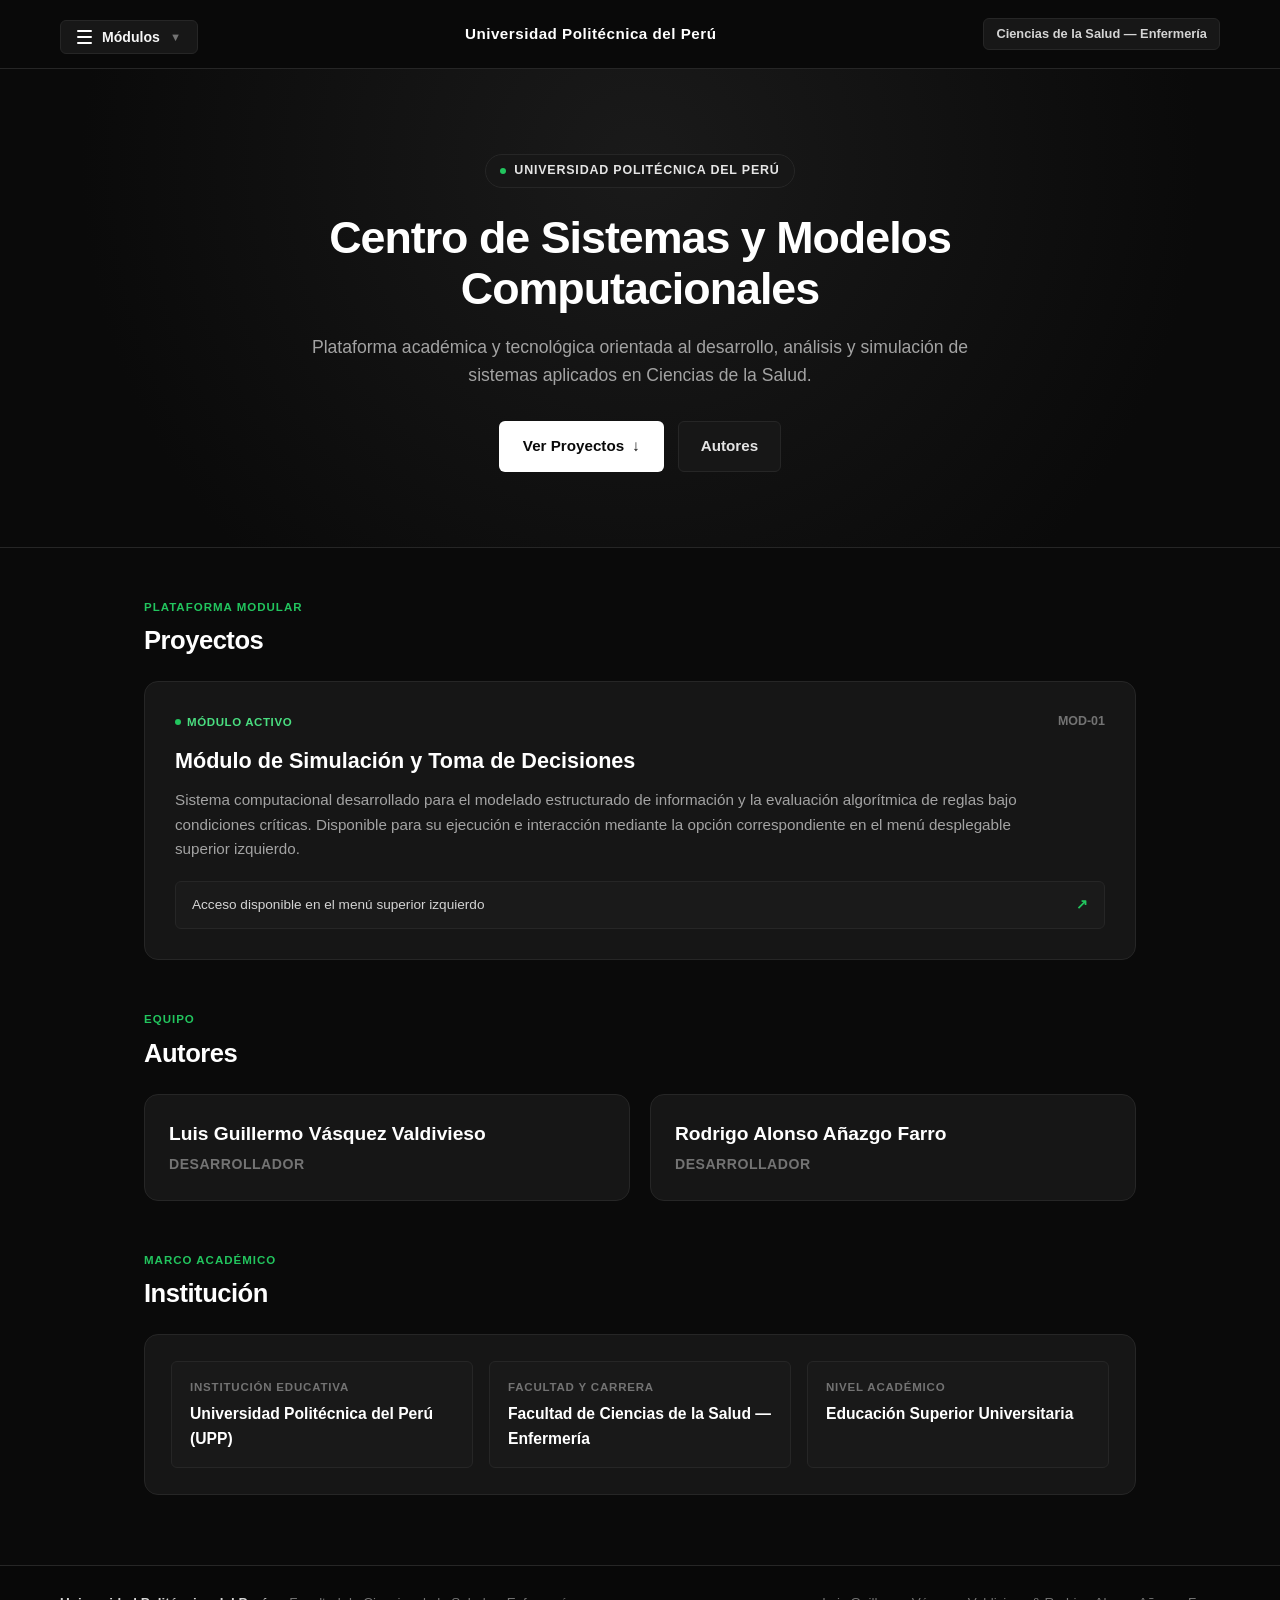
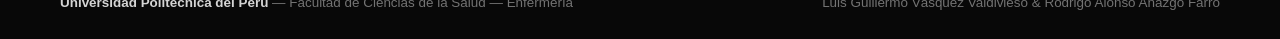
==== index.html @ 54e5a794 "Add files via upload" ====
<!DOCTYPE html>
<html lang="es">
<head>
  <meta charset="UTF-8">
  <meta name="viewport" content="width=device-width, initial-scale=1.0">
  <title>Portal Académico — Universidad Politécnica del Perú</title>
  <link rel="stylesheet" href="landing.css">
  <link rel="icon" href="data:image/svg+xml,<svg xmlns=%22http://www.w3.org/2000/svg%22 viewBox=%220 0 100 100%22><text y=%22.9em%22 font-size=%2290%22>🏛️</text></svg>">
</head>
<body>

  <!-- BARRA DE NAVEGACIÓN SUPERIOR CON MENÚ EN LA ESQUINA SUPERIOR IZQUIERDA -->
  <header class="tech-navbar">
    <div class="nav-inner">
      
      <!-- ESQUINA SUPERIOR IZQUIERDA: MENÚ DESPLEGABLE -->
      <div class="dropdown-wrapper">
        <button type="button" class="dropdown-trigger-btn" id="dropdownTrigger" aria-expanded="false" aria-haspopup="true">
          <div class="menu-bars">
            <span></span>
            <span></span>
            <span></span>
          </div>
          <span>Módulos</span>
          <span class="dropdown-arrow">▼</span>
        </button>

        <!-- MENÚ FLOTANTE DESPLEGABLE -->
        <nav class="dropdown-menu" id="dropdownMenu" aria-label="Menú principal de proyectos">
          <div class="menu-section-title">Módulos de Evaluación</div>
          
          <!-- PRIMER ITEM REQUERIDO: LLEVA A LA WEB DE TRIAJE -->
          <a href="triaje.html" class="menu-item featured-item">
            <span>Trabajo Caso 6 - Triaje</span>
            <span class="menu-badge">Abrir</span>
          </a>

          <div class="menu-separator"></div>
          <div class="menu-section-title">Navegación</div>
          <a href="#proyectos" class="menu-item">
            <span>Proyectos</span>
          </a>
          <a href="#autores" class="menu-item">
            <span>Autores</span>
          </a>
          <a href="#institucion" class="menu-item">
            <span>Institución</span>
          </a>
        </nav>
      </div>

      <!-- CENTRO: IDENTIFICACIÓN INSTITUCIONAL -->
      <a href="index.html" class="nav-brand-title">
        <span>Universidad Politécnica del Perú</span>
      </a>

      <!-- DERECHA: INSIGNIA DE FACULTAD -->
      <span class="upp-pill">Ciencias de la Salud — Enfermería</span>

    </div>
  </header>

  <!-- HERO SECTION -->
  <section class="hero-section">
    <div class="hero-content">
      <div class="hero-tag">
        <span class="hero-tag-dot"></span>
        <span>UNIVERSIDAD POLITÉCNICA DEL PERÚ</span>
      </div>
      <h1 class="hero-title">
        Centro de Sistemas y Modelos Computacionales
      </h1>
      <p class="hero-desc">
        Plataforma académica y tecnológica orientada al desarrollo, análisis y simulación de sistemas aplicados en Ciencias de la Salud.
      </p>
      <div class="hero-actions">
        <a href="#proyectos" class="btn-tech-white">
          <span>Ver Proyectos</span>
          <span>↓</span>
        </a>
        <a href="#autores" class="btn-tech-ghost">
          <span>Autores</span>
        </a>
      </div>
    </div>
  </section>

  <!-- CUERPO PRINCIPAL -->
  <main class="main-wrapper">

    <!-- SECCIÓN: PROYECTOS (SOLO MÓDULOS ACTIVOS) -->
    <section id="proyectos">
      <div class="section-header">
        <span class="section-caption">Plataforma Modular</span>
        <h2 class="section-title">Proyectos</h2>
      </div>

      <!-- ÚNICO MÓDULO ACTIVO -->
      <article class="project-card-single">
        <div class="project-card-top">
          <span class="project-status-active">
            <span style="display: inline-block; width: 6px; height: 6px; border-radius: 50%; background: #22c55e;"></span>
            Módulo Activo
          </span>
          <span style="font-size: 0.78rem; color: var(--text-muted); font-weight: 600;">MOD-01</span>
        </div>
        <h3 class="project-card-title">Módulo de Simulación y Toma de Decisiones</h3>
        <p class="project-card-desc">
          Sistema computacional desarrollado para el modelado estructurado de información y la evaluación algorítmica de reglas bajo condiciones críticas. Disponible para su ejecución e interacción mediante la opción correspondiente en el menú desplegable superior izquierdo.
        </p>
        <div class="project-access-hint">
          <span>Acceso disponible en el menú superior izquierdo</span>
          <span style="color: var(--accent-tech); font-weight: 700;">↗</span>
        </div>
      </article>
    </section>

    <!-- SECCIÓN: AUTORES (SOLO NOMBRE Y DESARROLLADOR) -->
    <section id="autores">
      <div class="section-header">
        <span class="section-caption">Equipo</span>
        <h2 class="section-title">Autores</h2>
      </div>

      <div class="authors-grid">
        
        <!-- AUTOR 1 -->
        <article class="author-card-clean">
          <h3 class="author-name">Luis Guillermo Vásquez Valdivieso</h3>
          <p class="author-role-only">Desarrollador</p>
        </article>

        <!-- AUTOR 2 -->
        <article class="author-card-clean">
          <h3 class="author-name">Rodrigo Alonso Añazgo Farro</h3>
          <p class="author-role-only">Desarrollador</p>
        </article>

      </div>
    </section>

    <!-- SECCIÓN: INSTITUCIÓN -->
    <section id="institucion">
      <div class="section-header">
        <span class="section-caption">Marco Académico</span>
        <h2 class="section-title">Institución</h2>
      </div>

      <div class="institution-card">
        <div class="institution-grid">
          <div class="institution-box">
            <div class="inst-label">Institución Educativa</div>
            <div class="inst-value">Universidad Politécnica del Perú (UPP)</div>
          </div>
          <div class="institution-box">
            <div class="inst-label">Facultad y Carrera</div>
            <div class="inst-value">Facultad de Ciencias de la Salud — Enfermería</div>
          </div>
          <div class="institution-box">
            <div class="inst-label">Nivel Académico</div>
            <div class="inst-value">Educación Superior Universitaria</div>
          </div>
        </div>
      </div>
    </section>

  </main>

  <!-- FOOTER -->
  <footer class="tech-footer">
    <div class="footer-inner">
      <div>
        <strong>Universidad Politécnica del Perú</strong> — Facultad de Ciencias de la Salud — Enfermería
      </div>
      <div>
        <span>Luis Guillermo Vásquez Valdivieso & Rodrigo Alonso Añazgo Farro</span>
      </div>
    </div>
  </footer>

  <script src="landing.js"></script>
</body>
</html>
---- landing.css ----
/* ==========================================================================
   PORTAL TECNOLÓGICO UPP - DISEÑO PURO MONOCROMO / CHARCOAL TECH (SIN AZUL)
   Universidad Politécnica del Perú
   Facultad de Ciencias de la Salud - Enfermería
   ========================================================================== */

:root {
  --bg-main: #0a0a0a;
  --bg-surface: #121212;
  --bg-card: #161616;
  --bg-card-hover: #1f1f1f;
  --border-subtle: #262626;
  --border-focus: #404040;
  --accent-tech: #22c55e; /* Verde tecnológico puro para estados activos */
  --text-primary: #f5f5f5;
  --text-secondary: #a3a3a3;
  --text-muted: #737373;
  --radius-lg: 14px;
  --radius-md: 8px;
  --radius-sm: 6px;
  --font: 'Segoe UI', -apple-system, BlinkMacSystemFont, Roboto, sans-serif;
}

* {
  margin: 0;
  padding: 0;
  box-sizing: border-box;
}

body {
  font-family: var(--font);
  background-color: var(--bg-main);
  color: var(--text-primary);
  line-height: 1.6;
  min-height: 100vh;
  display: flex;
  flex-direction: column;
}

/* --------------------------------------------------------------------------
   NAVBAR CON MENÚ EN LA ESQUINA SUPERIOR IZQUIERDA
   -------------------------------------------------------------------------- */
.tech-navbar {
  position: sticky;
  top: 0;
  z-index: 100;
  background: rgba(10, 10, 10, 0.92);
  backdrop-filter: blur(12px);
  border-bottom: 1px solid var(--border-subtle);
  padding: 14px 28px;
}

.nav-inner {
  max-width: 1160px;
  margin: 0 auto;
  display: flex;
  align-items: center;
  justify-content: space-between;
}

/* Dropdown Wrapper */
.dropdown-wrapper {
  position: relative;
}

.dropdown-trigger-btn {
  display: inline-flex;
  align-items: center;
  gap: 10px;
  background: #171717;
  border: 1px solid var(--border-subtle);
  padding: 8px 16px;
  border-radius: var(--radius-sm);
  font-size: 0.88rem;
  font-weight: 600;
  color: var(--text-primary);
  cursor: pointer;
  transition: all 0.2s ease;
}

.dropdown-trigger-btn:hover,
.dropdown-trigger-btn.active {
  background: #242424;
  border-color: var(--border-focus);
}

.menu-bars {
  display: flex;
  flex-direction: column;
  gap: 4px;
  width: 15px;
}

.menu-bars span {
  display: block;
  height: 2px;
  width: 100%;
  background-color: #ffffff;
  border-radius: 2px;
}

.dropdown-arrow {
  font-size: 0.7rem;
  color: var(--text-muted);
  transition: transform 0.2s;
}

.dropdown-trigger-btn.active .dropdown-arrow {
  transform: rotate(180deg);
}

/* Menú flotante */
.dropdown-menu {
  position: absolute;
  top: calc(100% + 10px);
  left: 0;
  width: 300px;
  background: #141414;
  border: 1px solid var(--border-focus);
  border-radius: var(--radius-md);
  box-shadow: 0 16px 40px rgba(0, 0, 0, 0.8);
  padding: 8px 0;
  opacity: 0;
  visibility: hidden;
  transform: translateY(-8px);
  transition: all 0.2s cubic-bezier(0.16, 1, 0.3, 1);
  z-index: 200;
}

.dropdown-menu.show {
  opacity: 1;
  visibility: visible;
  transform: translateY(0);
}

.menu-section-title {
  padding: 8px 16px 4px 16px;
  font-size: 0.7rem;
  font-weight: 700;
  text-transform: uppercase;
  letter-spacing: 0.8px;
  color: var(--text-muted);
}

.menu-item {
  display: flex;
  align-items: center;
  justify-content: space-between;
  padding: 11px 16px;
  text-decoration: none;
  color: var(--text-primary);
  font-size: 0.9rem;
  font-weight: 500;
  transition: background 0.15s;
}

.menu-item:hover {
  background: #212121;
}

/* Primer item destacado (Triaje) */
.menu-item.featured-item {
  background: rgba(34, 197, 94, 0.08);
  border-left: 3px solid var(--accent-tech);
  color: #4ade80;
  font-weight: 600;
}

.menu-item.featured-item:hover {
  background: rgba(34, 197, 94, 0.15);
}

.menu-badge {
  font-size: 0.68rem;
  padding: 2px 7px;
  border-radius: 4px;
  background: var(--accent-tech);
  color: #052e16;
  font-weight: 800;
}

.menu-separator {
  height: 1px;
  background: var(--border-subtle);
  margin: 6px 0;
}

/* Brand UPP */
.nav-brand-title {
  font-size: 0.95rem;
  font-weight: 700;
  color: #ffffff;
  text-decoration: none;
  letter-spacing: 0.5px;
}

.upp-pill {
  background: #171717;
  border: 1px solid var(--border-subtle);
  color: #d4d4d4;
  font-size: 0.8rem;
  font-weight: 600;
  padding: 5px 12px;
  border-radius: 6px;
}

/* --------------------------------------------------------------------------
   HERO SECTION
   -------------------------------------------------------------------------- */
.hero-section {
  padding: 85px 24px 75px 24px;
  text-align: center;
  border-bottom: 1px solid var(--border-subtle);
  background: radial-gradient(circle at 50% 20%, #1a1a1a 0%, #0a0a0a 75%);
}

.hero-content {
  max-width: 820px;
  margin: 0 auto;
}

.hero-tag {
  display: inline-flex;
  align-items: center;
  gap: 8px;
  background: #171717;
  border: 1px solid var(--border-subtle);
  padding: 6px 14px;
  border-radius: 9999px;
  font-size: 0.78rem;
  font-weight: 700;
  color: #e5e5e5;
  letter-spacing: 0.8px;
  text-transform: uppercase;
  margin-bottom: 24px;
}

.hero-tag-dot {
  width: 6px;
  height: 6px;
  border-radius: 50%;
  background: var(--accent-tech);
}

.hero-title {
  font-size: 2.8rem;
  font-weight: 800;
  letter-spacing: -1px;
  line-height: 1.15;
  margin-bottom: 18px;
  color: #ffffff;
}

.hero-desc {
  font-size: 1.1rem;
  color: var(--text-secondary);
  line-height: 1.6;
  max-width: 680px;
  margin: 0 auto 32px auto;
}

.hero-actions {
  display: flex;
  justify-content: center;
  gap: 14px;
  flex-wrap: wrap;
}

.btn-tech-white {
  background: #ffffff;
  color: #0a0a0a;
  padding: 12px 24px;
  border-radius: var(--radius-sm);
  font-size: 0.95rem;
  font-weight: 700;
  text-decoration: none;
  display: inline-flex;
  align-items: center;
  gap: 8px;
  transition: all 0.2s ease;
}

.btn-tech-white:hover {
  background: #d4d4d4;
  transform: translateY(-2px);
}

.btn-tech-ghost {
  background: #171717;
  border: 1px solid var(--border-subtle);
  color: #e5e5e5;
  padding: 12px 22px;
  border-radius: var(--radius-sm);
  font-size: 0.95rem;
  font-weight: 600;
  text-decoration: none;
  display: inline-flex;
  align-items: center;
  gap: 8px;
  transition: all 0.2s;
}

.btn-tech-ghost:hover {
  background: #242424;
  border-color: var(--border-focus);
}

/* --------------------------------------------------------------------------
   CUERPO PRINCIPAL
   -------------------------------------------------------------------------- */
.main-wrapper {
  max-width: 1040px;
  margin: 50px auto 70px auto;
  padding: 0 24px;
  flex: 1;
}

.section-header {
  margin-bottom: 20px;
}

.section-caption {
  font-size: 0.72rem;
  font-weight: 700;
  text-transform: uppercase;
  letter-spacing: 1px;
  color: var(--accent-tech);
  display: block;
  margin-bottom: 4px;
}

.section-title {
  font-size: 1.6rem;
  font-weight: 800;
  color: #ffffff;
  letter-spacing: -0.5px;
}

/* --------------------------------------------------------------------------
   SECCIÓN DE PROYECTOS (SOLO MÓDULOS ACTIVOS)
   -------------------------------------------------------------------------- */
.project-card-single {
  background: var(--bg-card);
  border: 1px solid var(--border-subtle);
  border-radius: var(--radius-lg);
  padding: 30px;
  transition: border-color 0.2s;
  margin-bottom: 50px;
}

.project-card-single:hover {
  border-color: var(--border-focus);
}

.project-card-top {
  display: flex;
  justify-content: space-between;
  align-items: center;
  margin-bottom: 12px;
}

.project-status-active {
  display: inline-flex;
  align-items: center;
  gap: 6px;
  font-size: 0.72rem;
  font-weight: 700;
  text-transform: uppercase;
  letter-spacing: 0.6px;
  color: #4ade80;
}

.project-card-title {
  font-size: 1.35rem;
  font-weight: 700;
  color: #ffffff;
  margin-bottom: 10px;
}

.project-card-desc {
  font-size: 0.95rem;
  color: var(--text-secondary);
  line-height: 1.6;
  margin-bottom: 20px;
  max-width: 860px;
}

.project-access-hint {
  font-size: 0.85rem;
  color: #d4d4d4;
  background: #1a1a1a;
  border: 1px solid var(--border-subtle);
  padding: 12px 16px;
  border-radius: var(--radius-sm);
  display: flex;
  align-items: center;
  justify-content: space-between;
}

/* --------------------------------------------------------------------------
   SECCIÓN DE AUTORES (SOLO NOMBRE Y DESARROLLADOR)
   -------------------------------------------------------------------------- */
.authors-grid {
  display: grid;
  grid-template-columns: 1fr 1fr;
  gap: 20px;
  margin-bottom: 50px;
}

@media (max-width: 700px) {
  .authors-grid {
    grid-template-columns: 1fr;
  }
}

.author-card-clean {
  background: var(--bg-card);
  border: 1px solid var(--border-subtle);
  border-radius: var(--radius-lg);
  padding: 24px;
  transition: border-color 0.2s;
}

.author-card-clean:hover {
  border-color: var(--border-focus);
}

.author-name {
  font-size: 1.2rem;
  font-weight: 700;
  color: #ffffff;
  margin-bottom: 4px;
}

.author-role-only {
  font-size: 0.88rem;
  color: var(--text-muted);
  font-weight: 600;
  text-transform: uppercase;
  letter-spacing: 0.5px;
}

/* --------------------------------------------------------------------------
   FICHA INSTITUCIONAL
   -------------------------------------------------------------------------- */
.institution-card {
  background: var(--bg-card);
  border: 1px solid var(--border-subtle);
  border-radius: var(--radius-lg);
  padding: 26px;
}

.institution-grid {
  display: grid;
  grid-template-columns: repeat(3, 1fr);
  gap: 16px;
}

@media (max-width: 768px) {
  .institution-grid {
    grid-template-columns: 1fr;
  }
}

.institution-box {
  background: #191919;
  border: 1px solid var(--border-subtle);
  border-radius: var(--radius-sm);
  padding: 16px 18px;
}

.inst-label {
  font-size: 0.72rem;
  font-weight: 700;
  text-transform: uppercase;
  letter-spacing: 0.8px;
  color: var(--text-muted);
  margin-bottom: 4px;
}

.inst-value {
  font-size: 0.98rem;
  font-weight: 700;
  color: #ffffff;
}

/* --------------------------------------------------------------------------
   FOOTER
   -------------------------------------------------------------------------- */
.tech-footer {
  border-top: 1px solid var(--border-subtle);
  background: #080808;
  padding: 26px 24px;
  font-size: 0.84rem;
  color: var(--text-muted);
}

.footer-inner {
  max-width: 1160px;
  margin: 0 auto;
  display: flex;
  justify-content: space-between;
  align-items: center;
  flex-wrap: wrap;
  gap: 12px;
}

.footer-inner strong {
  color: #d4d4d4;
}
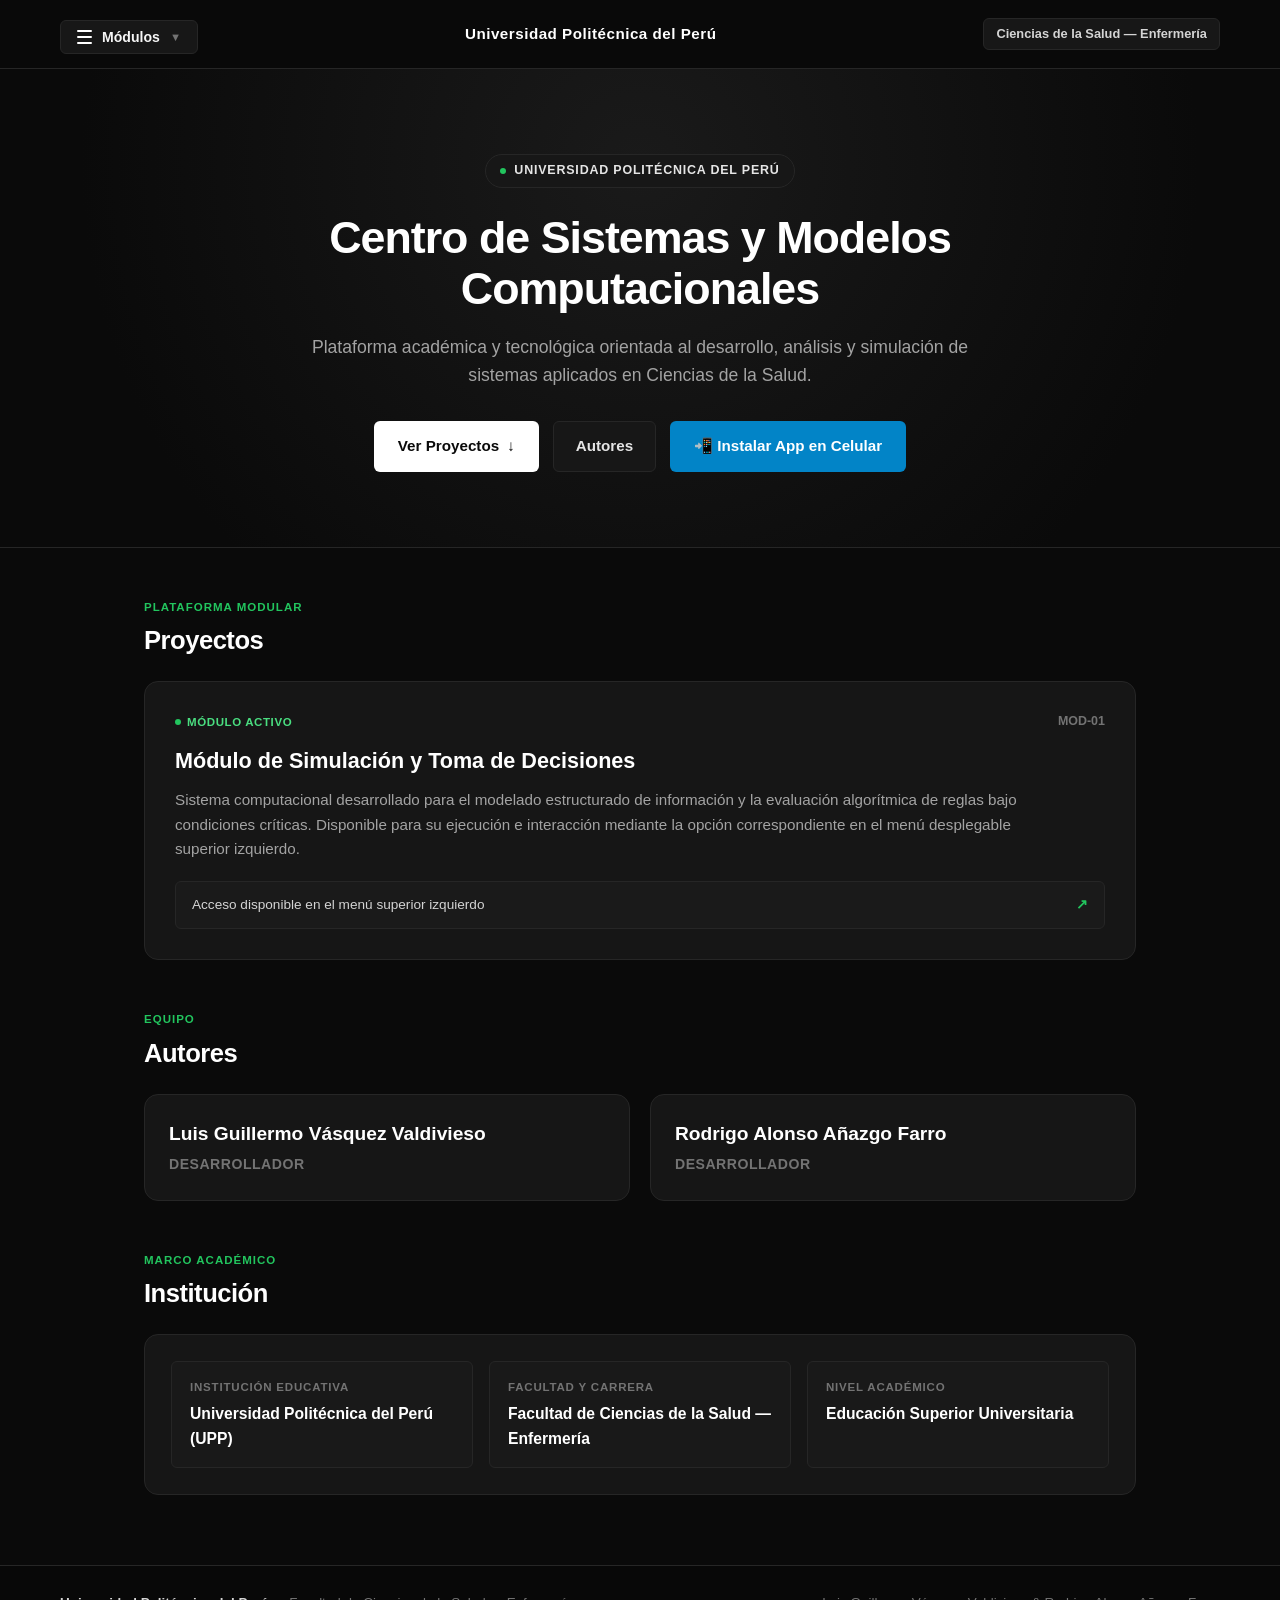
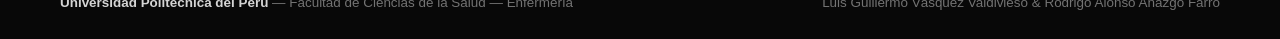
==== commit 8e3db7b3: "Change button display style from 'none' to 'inline-flex'" ====
--- a/index.html
+++ b/index.html
@@ -2,6 +2,8 @@
 <html lang="es">
 <head>
   <meta charset="UTF-8">
+  <link rel="manifest" href="manifest.json">
+  <meta name="theme-color" content="#0f172a">
   <meta name="viewport" content="width=device-width, initial-scale=1.0">
   <title>Portal Académico — Universidad Politécnica del Perú</title>
   <link rel="stylesheet" href="landing.css">
@@ -81,6 +83,10 @@
         <a href="#autores" class="btn-tech-ghost">
           <span>Autores</span>
         </a>
+        <!-- BOTÓN DE INSTALACIÓN -->
+        <button type="button" id="btnInstalarApp" class="btn-tech-white" style="display: inline-flex; background: #0284c7; color: #ffffff; border: none; cursor: pointer;">
+          <span>📲 Instalar App en Celular</span>
+        </button>
       </div>
     </div>
   </section>
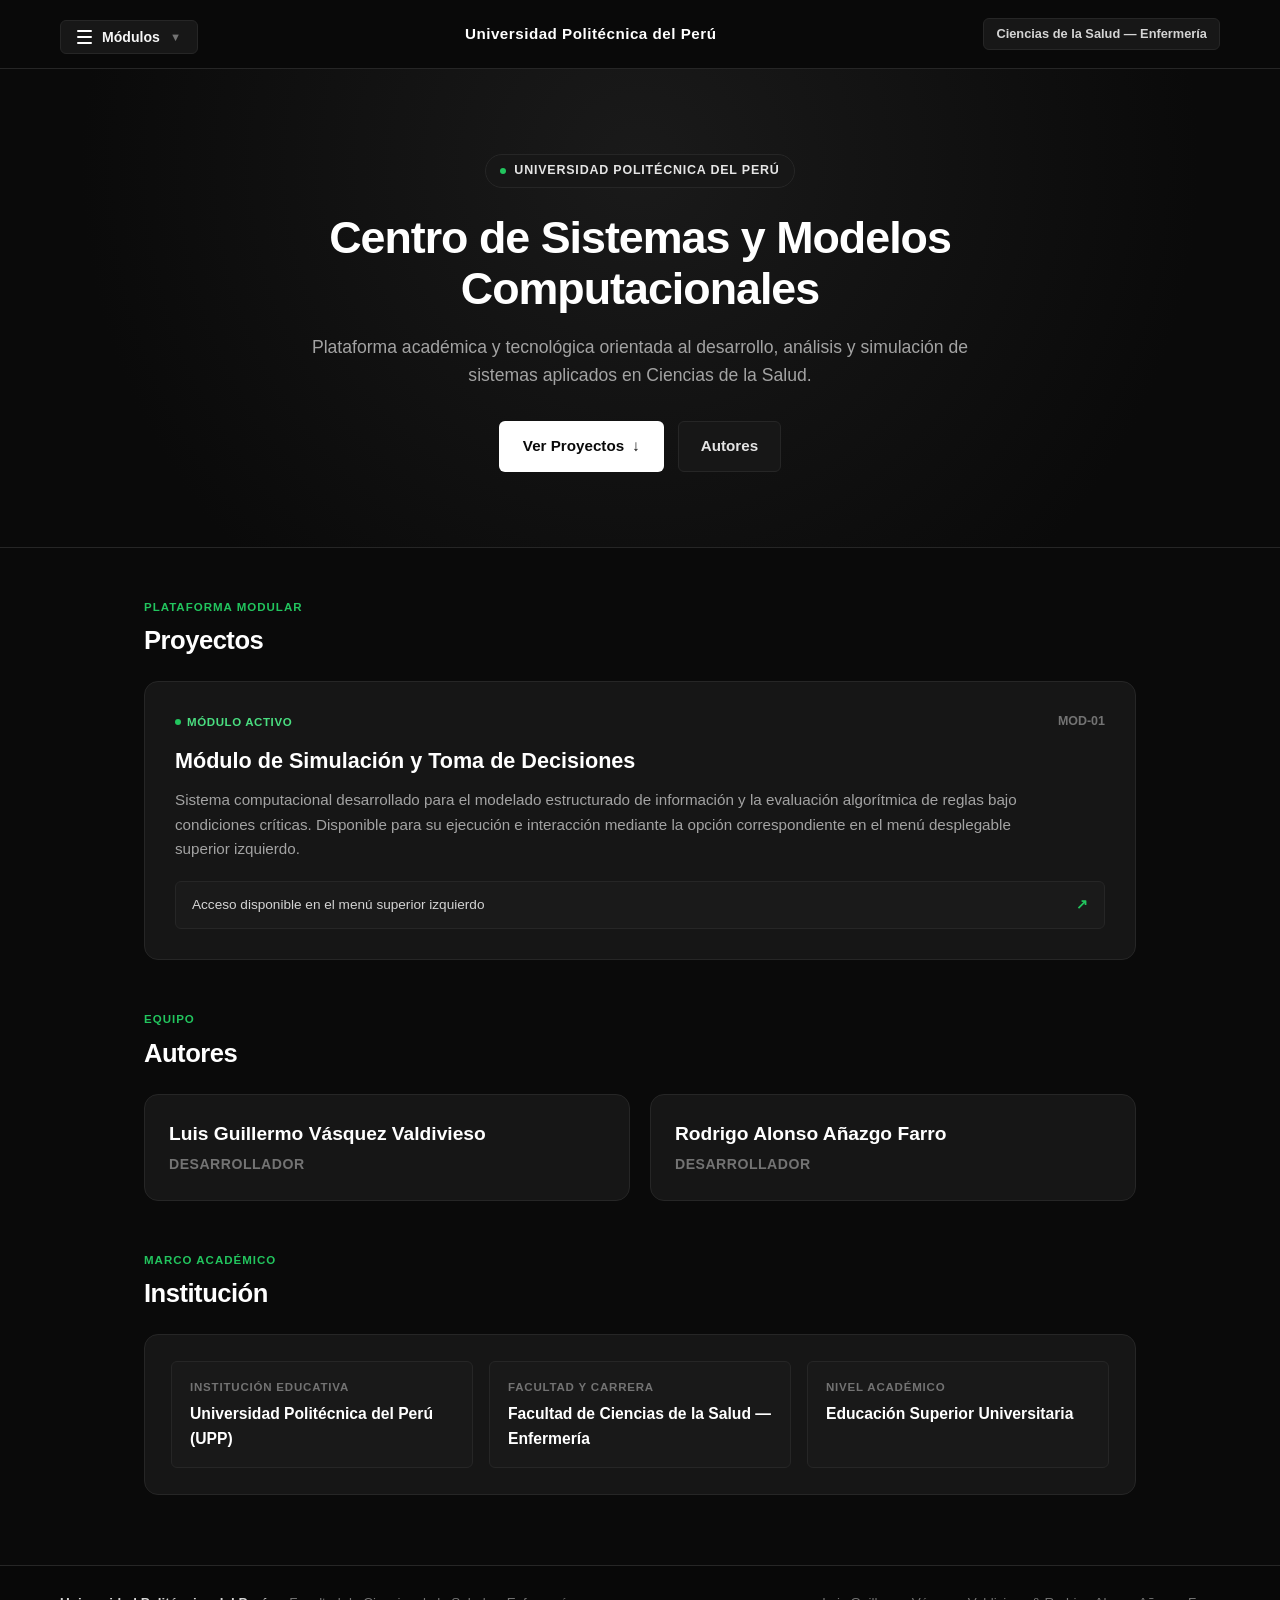
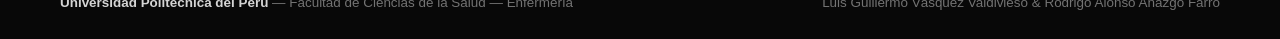
==== commit 6e87bddf: "Add files via upload" ====
--- a/index.html
+++ b/index.html
@@ -2,8 +2,6 @@
 <html lang="es">
 <head>
   <meta charset="UTF-8">
-  <link rel="manifest" href="manifest.json">
-  <meta name="theme-color" content="#0f172a">
   <meta name="viewport" content="width=device-width, initial-scale=1.0">
   <title>Portal Académico — Universidad Politécnica del Perú</title>
   <link rel="stylesheet" href="landing.css">
@@ -83,10 +81,6 @@
         <a href="#autores" class="btn-tech-ghost">
           <span>Autores</span>
         </a>
-        <!-- BOTÓN DE INSTALACIÓN -->
-        <button type="button" id="btnInstalarApp" class="btn-tech-white" style="display: inline-flex; background: #0284c7; color: #ffffff; border: none; cursor: pointer;">
-          <span>📲 Instalar App en Celular</span>
-        </button>
       </div>
     </div>
   </section>
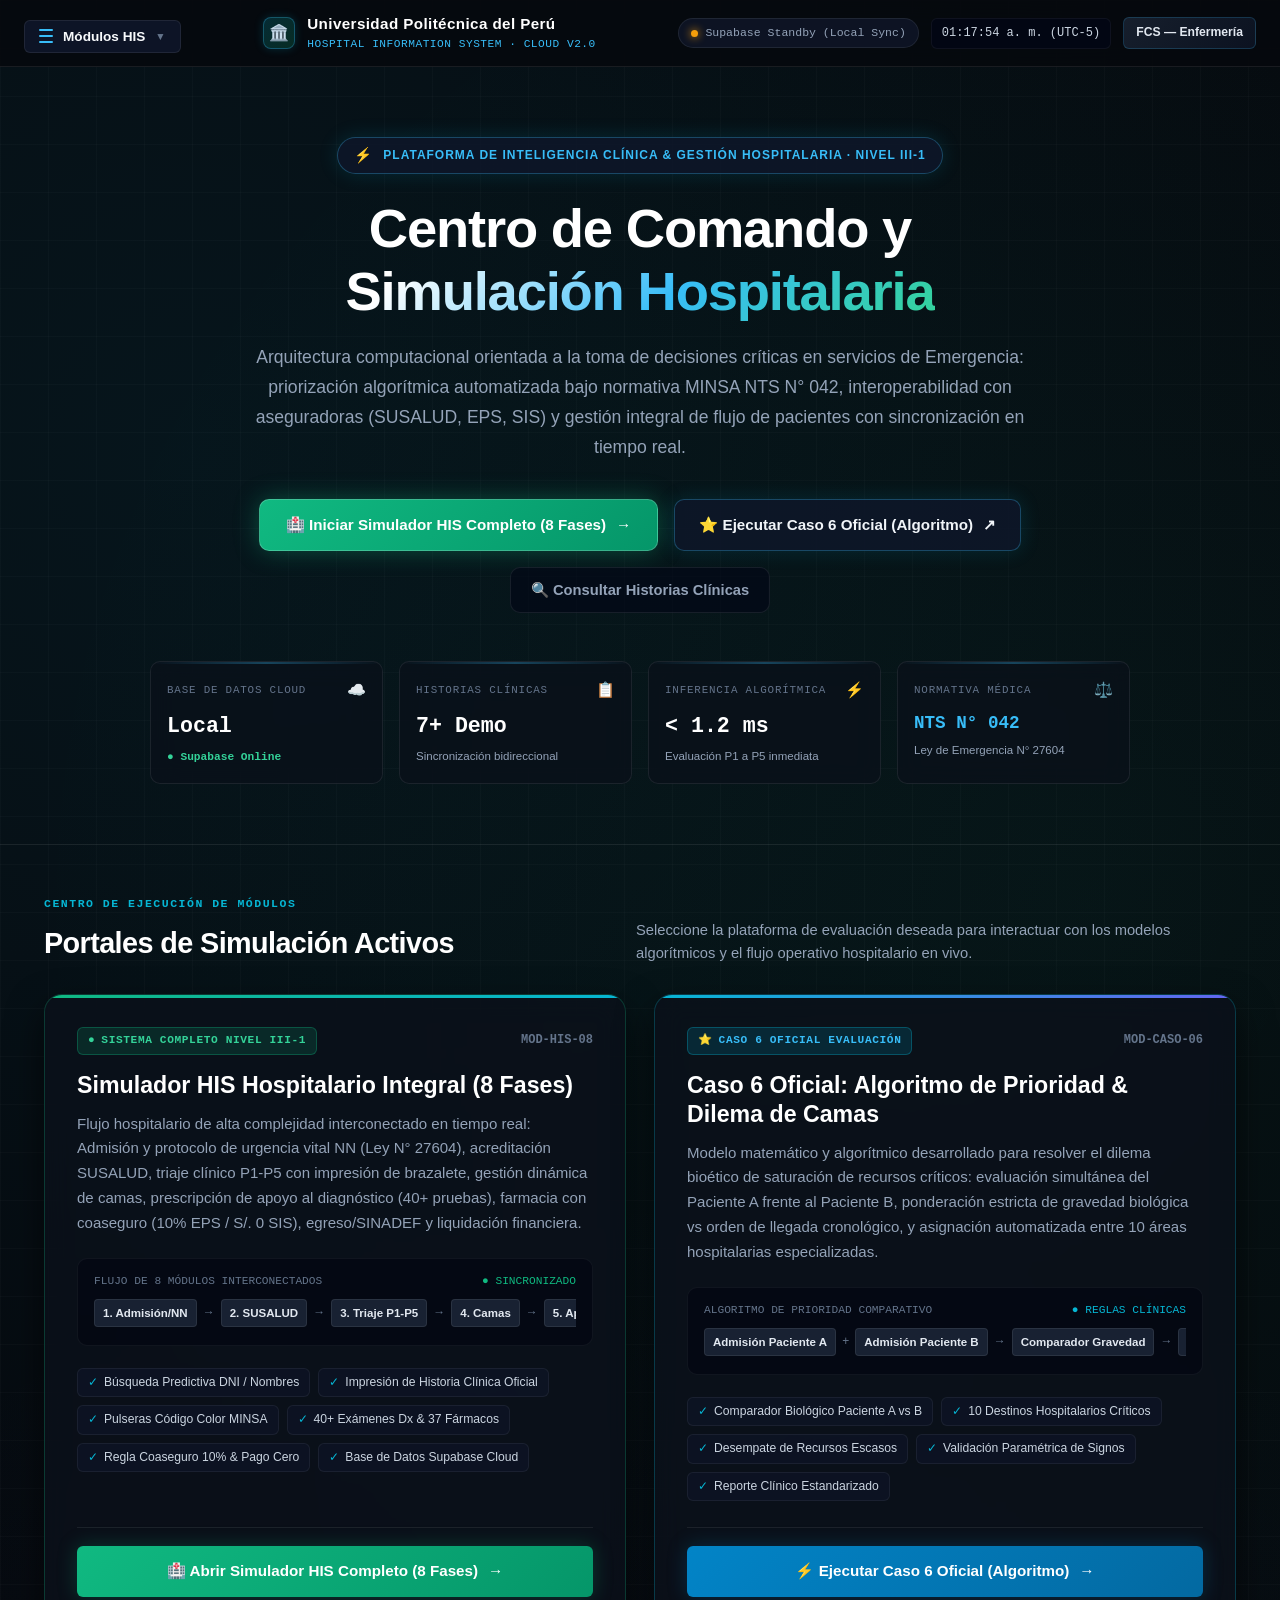
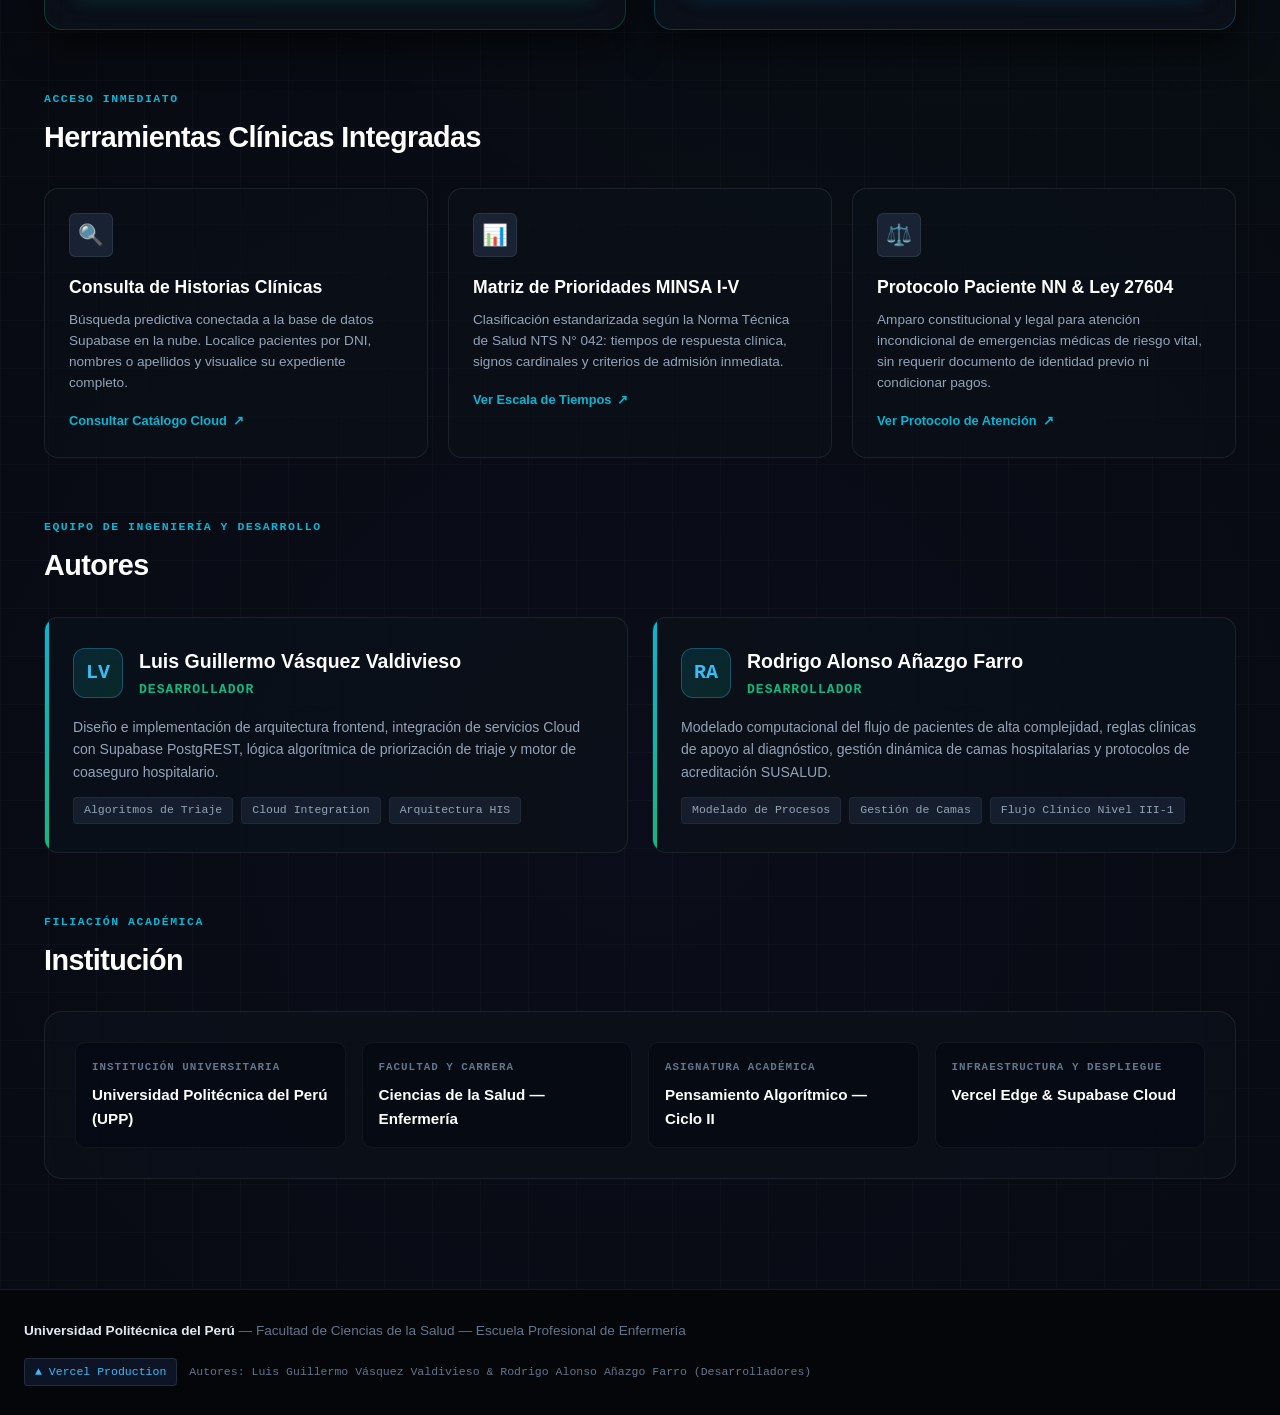
==== commit f0e7418e: "Add files via upload" ====
--- a/index.html
+++ b/index.html
@@ -3,17 +3,19 @@
 <head>
   <meta charset="UTF-8">
   <meta name="viewport" content="width=device-width, initial-scale=1.0">
-  <title>Portal Académico — Universidad Politécnica del Perú</title>
+  <title>Portal Clínico & Algoritmos Hospitalarios — Universidad Politécnica del Perú</title>
   <link rel="stylesheet" href="landing.css">
-  <link rel="icon" href="data:image/svg+xml,<svg xmlns=%22http://www.w3.org/2000/svg%22 viewBox=%220 0 100 100%22><text y=%22.9em%22 font-size=%2290%22>🏛️</text></svg>">
+  <link rel="icon" href="data:image/svg+xml,<svg xmlns=%22http://www.w3.org/2000/svg%22 viewBox=%220 0 100 100%22><text y=%22.9em%22 font-size=%2290%22>🏥</text></svg>">
 </head>
 <body>
 
-  <!-- BARRA DE NAVEGACIÓN SUPERIOR CON MENÚ EN LA ESQUINA SUPERIOR IZQUIERDA -->
+  <!-- ========================================================================
+       BARRA DE NAVEGACIÓN CON TELEMETRÍA EN VIVO Y BRANDING UPP
+       ======================================================================== -->
   <header class="tech-navbar">
     <div class="nav-inner">
       
-      <!-- ESQUINA SUPERIOR IZQUIERDA: MENÚ DESPLEGABLE -->
+      <!-- ESQUINA IZQUIERDA: MENÚ DE MÓDULOS -->
       <div class="dropdown-wrapper">
         <button type="button" class="dropdown-trigger-btn" id="dropdownTrigger" aria-expanded="false" aria-haspopup="true">
           <div class="menu-bars">
@@ -21,144 +23,445 @@
             <span></span>
             <span></span>
           </div>
-          <span>Módulos</span>
+          <span>Módulos HIS</span>
           <span class="dropdown-arrow">▼</span>
         </button>
 
         <!-- MENÚ FLOTANTE DESPLEGABLE -->
         <nav class="dropdown-menu" id="dropdownMenu" aria-label="Menú principal de proyectos">
-          <div class="menu-section-title">Módulos de Evaluación</div>
+          <div class="menu-section-title">Sistemas Principales</div>
           
-          <!-- PRIMER ITEM REQUERIDO: LLEVA A LA WEB DE TRIAJE -->
-          <a href="triaje.html" class="menu-item featured-item">
-            <span>Trabajo Caso 6 - Triaje</span>
-            <span class="menu-badge">Abrir</span>
+          <!-- ITEM 1: SIMULADOR HIS COMPLETO (8 MÓDULOS) -->
+          <a href="triaje_full.html" class="menu-item featured-full">
+            <span>🏥 Simulador HIS Completo (8 Fases)</span>
+            <span class="menu-badge badge-emerald">Cloud</span>
+          </a>
+
+          <!-- ITEM 2: CASO PILOTO OFICIAL (3 MÓDULOS) -->
+          <a href="triaje.html" class="menu-item featured-caso6" style="margin-top:4px;">
+            <span>⭐ Caso 6 Oficial — Algoritmo Triaje</span>
+            <span class="menu-badge badge-cyan">Demo</span>
           </a>
 
           <div class="menu-separator"></div>
-          <div class="menu-section-title">Navegación</div>
-          <a href="#proyectos" class="menu-item">
-            <span>Proyectos</span>
+          <div class="menu-section-title">Navegación Rápida</div>
+          <a href="#sistemas" class="menu-item">
+            <span>Portales de Simulación</span>
+          </a>
+          <a href="#telemetria" class="menu-item">
+            <span>Telemetría en Vivo</span>
+          </a>
+          <a href="#herramientas" class="menu-item">
+            <span>Herramientas Clínicas</span>
           </a>
           <a href="#autores" class="menu-item">
-            <span>Autores</span>
+            <span>Desarrolladores</span>
           </a>
           <a href="#institucion" class="menu-item">
-            <span>Institución</span>
+            <span>Marco Institucional</span>
           </a>
         </nav>
       </div>
 
-      <!-- CENTRO: IDENTIFICACIÓN INSTITUCIONAL -->
-      <a href="index.html" class="nav-brand-title">
-        <span>Universidad Politécnica del Perú</span>
+      <!-- CENTRO: BRANDING INSTITUCIONAL UPP -->
+      <a href="index.html" class="nav-brand-group">
+        <div class="brand-icon-shield">🏛️</div>
+        <div class="brand-text-col">
+          <span class="nav-brand-title">Universidad Politécnica del Perú</span>
+          <span class="nav-brand-sub">HOSPITAL INFORMATION SYSTEM · CLOUD V2.0</span>
+        </div>
       </a>
 
-      <!-- DERECHA: INSIGNIA DE FACULTAD -->
-      <span class="upp-pill">Ciencias de la Salud — Enfermería</span>
+      <!-- DERECHA: TELEMETRÍA EN VIVO & RELOJ UTC-5 -->
+      <div class="nav-telemetry-cluster">
+        <div class="telemetry-pill">
+          <span class="telemetry-pulse-dot" id="supabaseDot"></span>
+          <span id="supabasePillText">Conectando Supabase...</span>
+        </div>
+        <div class="clock-pill" id="liveNavClock">--:--:-- (UTC-5)</div>
+        <span class="upp-pill">FCS — Enfermería</span>
+      </div>
 
     </div>
   </header>
 
-  <!-- HERO SECTION -->
+  <!-- ========================================================================
+       HERO COMMAND CENTER (PORTAL TECNOLÓGICO Y ACCESO INMEDIATO)
+       ======================================================================== -->
   <section class="hero-section">
     <div class="hero-content">
       <div class="hero-tag">
-        <span class="hero-tag-dot"></span>
-        <span>UNIVERSIDAD POLITÉCNICA DEL PERÚ</span>
-      </div>
+        <span class="hero-tag-icon">⚡</span>
+        <span>PLATAFORMA DE INTELIGENCIA CLÍNICA & GESTIÓN HOSPITALARIA · NIVEL III-1</span>
+      </div>
+      
       <h1 class="hero-title">
-        Centro de Sistemas y Modelos Computacionales
+        Centro de Comando y <span class="hero-title-highlight">Simulación Hospitalaria</span>
       </h1>
+      
       <p class="hero-desc">
-        Plataforma académica y tecnológica orientada al desarrollo, análisis y simulación de sistemas aplicados en Ciencias de la Salud.
+        Arquitectura computacional orientada a la toma de decisiones críticas en servicios de Emergencia: priorización algorítmica automatizada bajo normativa MINSA NTS N° 042, interoperabilidad con aseguradoras (SUSALUD, EPS, SIS) y gestión integral de flujo de pacientes con sincronización en tiempo real.
       </p>
+      
       <div class="hero-actions">
-        <a href="#proyectos" class="btn-tech-white">
-          <span>Ver Proyectos</span>
-          <span>↓</span>
+        <!-- BOTÓN PRINCIPAL 1: SIMULADOR HIS COMPLETO -->
+        <a href="triaje_full.html" class="btn-launch-primary">
+          <span>🏥 Iniciar Simulador HIS Completo (8 Fases)</span>
+          <span>→</span>
         </a>
-        <a href="#autores" class="btn-tech-ghost">
-          <span>Autores</span>
+
+        <!-- BOTÓN PRINCIPAL 2: CASO 6 OFICIAL -->
+        <a href="triaje.html" class="btn-launch-secondary">
+          <span>⭐ Ejecutar Caso 6 Oficial (Algoritmo)</span>
+          <span>↗</span>
         </a>
-      </div>
+
+        <!-- BOTÓN INTERACTIVO: CONSULTA RÁPIDA DE HC -->
+        <button type="button" class="btn-launch-ghost" id="btnOpenHcSearch">
+          <span>🔍 Consultar Historias Clínicas</span>
+        </button>
+      </div>
+
+      <!-- STRIP DE TELEMETRÍA EN TIEMPO REAL (4 KPI WIDGETS) -->
+      <div class="telemetry-grid" id="telemetria">
+        
+        <!-- WIDGET 1: ESTADO SUPABASE -->
+        <div class="kpi-card">
+          <div class="kpi-header">
+            <span class="kpi-label">Base de Datos Cloud</span>
+            <span class="kpi-icon">☁️</span>
+          </div>
+          <div class="kpi-value">
+            <span id="kpiLatency">-- ms</span>
+          </div>
+          <div class="kpi-subtext">
+            <span class="status-active-tag">● Supabase Online</span>
+          </div>
+        </div>
+
+        <!-- WIDGET 2: HISTORIAS CLÍNICAS REGISTRADAS -->
+        <div class="kpi-card">
+          <div class="kpi-header">
+            <span class="kpi-label">Historias Clínicas</span>
+            <span class="kpi-icon">📋</span>
+          </div>
+          <div class="kpi-value" id="kpiHcCount">
+            7+ Reg.
+          </div>
+          <div class="kpi-subtext">
+            Sincronización bidireccional
+          </div>
+        </div>
+
+        <!-- WIDGET 3: MOTOR DE DECISIÓN CLÍNICA -->
+        <div class="kpi-card">
+          <div class="kpi-header">
+            <span class="kpi-label">Inferencia Algorítmica</span>
+            <span class="kpi-icon">⚡</span>
+          </div>
+          <div class="kpi-value">
+            &lt; 1.2 ms
+          </div>
+          <div class="kpi-subtext">
+            Evaluación P1 a P5 inmediata
+          </div>
+        </div>
+
+        <!-- WIDGET 4: MARCO NORMATIVO -->
+        <div class="kpi-card">
+          <div class="kpi-header">
+            <span class="kpi-label">Normativa Médica</span>
+            <span class="kpi-icon">⚖️</span>
+          </div>
+          <div class="kpi-value" style="font-size: 1.1rem; color: #38bdf8;">
+            NTS N° 042
+          </div>
+          <div class="kpi-subtext">
+            Ley de Emergencia N° 27604
+          </div>
+        </div>
+
+      </div>
+
     </div>
   </section>
 
-  <!-- CUERPO PRINCIPAL -->
+  <!-- ========================================================================
+       CUERPO PRINCIPAL — PORTALES DE SIMULACIÓN Y HERRAMIENTAS
+       ======================================================================== -->
   <main class="main-wrapper">
 
-    <!-- SECCIÓN: PROYECTOS (SOLO MÓDULOS ACTIVOS) -->
-    <section id="proyectos">
+    <!-- SECCIÓN: SISTEMAS ACTIVOS (LOS 2 GRANDES PORTALES OPERATIVOS) -->
+    <section id="sistemas">
       <div class="section-header">
-        <span class="section-caption">Plataforma Modular</span>
-        <h2 class="section-title">Proyectos</h2>
-      </div>
-
-      <!-- ÚNICO MÓDULO ACTIVO -->
-      <article class="project-card-single">
-        <div class="project-card-top">
-          <span class="project-status-active">
-            <span style="display: inline-block; width: 6px; height: 6px; border-radius: 50%; background: #22c55e;"></span>
-            Módulo Activo
-          </span>
-          <span style="font-size: 0.78rem; color: var(--text-muted); font-weight: 600;">MOD-01</span>
-        </div>
-        <h3 class="project-card-title">Módulo de Simulación y Toma de Decisiones</h3>
-        <p class="project-card-desc">
-          Sistema computacional desarrollado para el modelado estructurado de información y la evaluación algorítmica de reglas bajo condiciones críticas. Disponible para su ejecución e interacción mediante la opción correspondiente en el menú desplegable superior izquierdo.
+        <div>
+          <span class="section-caption">Centro de Ejecución de Módulos</span>
+          <h2 class="section-title">Portales de Simulación Activos</h2>
+        </div>
+        <p class="section-desc">
+          Seleccione la plataforma de evaluación deseada para interactuar con los modelos algorítmicos y el flujo operativo hospitalario en vivo.
         </p>
-        <div class="project-access-hint">
-          <span>Acceso disponible en el menú superior izquierdo</span>
-          <span style="color: var(--accent-tech); font-weight: 700;">↗</span>
-        </div>
-      </article>
+      </div>
+
+      <div class="systems-grid">
+
+        <!-- ====================================================================
+             PORTAL 1: SIMULADOR HIS HOSPITALARIO COMPLETO (8 FASES NIVEL III-1)
+             ==================================================================== -->
+        <article class="system-portal-card system-card-full">
+          <div>
+            <div class="portal-card-header">
+              <span class="portal-badge portal-badge-full">
+                <span>●</span> Sistema Completo Nivel III-1
+              </span>
+              <span class="portal-code-tag">MOD-HIS-08</span>
+            </div>
+
+            <h3 class="portal-title">Simulador HIS Hospitalario Integral (8 Fases)</h3>
+            
+            <p class="portal-desc">
+              Flujo hospitalario de alta complejidad interconectado en tiempo real: Admisión y protocolo de urgencia vital NN (Ley N° 27604), acreditación SUSALUD, triaje clínico P1-P5 con impresión de brazalete, gestión dinámica de camas, prescripción de apoyo al diagnóstico (40+ pruebas), farmacia con coaseguro (10% EPS / S/. 0 SIS), egreso/SINADEF y liquidación financiera.
+            </p>
+
+            <!-- PIPELINE DE FASES VISUAL -->
+            <div class="pipeline-steps-wrap">
+              <div class="pipeline-title">
+                <span>Flujo de 8 Módulos Interconectados</span>
+                <span style="color: var(--accent-emerald);">● Sincronizado</span>
+              </div>
+              <div class="pipeline-flow">
+                <span class="pipeline-node">1. Admisión/NN</span>
+                <span class="pipeline-arrow">→</span>
+                <span class="pipeline-node">2. SUSALUD</span>
+                <span class="pipeline-arrow">→</span>
+                <span class="pipeline-node">3. Triaje P1-P5</span>
+                <span class="pipeline-arrow">→</span>
+                <span class="pipeline-node">4. Camas</span>
+                <span class="pipeline-arrow">→</span>
+                <span class="pipeline-node">5. Apoyo Dx</span>
+                <span class="pipeline-arrow">→</span>
+                <span class="pipeline-node">6. Farmacia</span>
+                <span class="pipeline-arrow">→</span>
+                <span class="pipeline-node">7. Ruta/Alta</span>
+                <span class="pipeline-arrow">→</span>
+                <span class="pipeline-node">8. Facturación</span>
+              </div>
+            </div>
+
+            <!-- CHIPS DE CARACTERÍSTICAS -->
+            <div class="portal-features-list">
+              <span class="feature-pill"><span>✓</span> Búsqueda Predictiva DNI / Nombres</span>
+              <span class="feature-pill"><span>✓</span> Impresión de Historia Clínica Oficial</span>
+              <span class="feature-pill"><span>✓</span> Pulseras Código Color MINSA</span>
+              <span class="feature-pill"><span>✓</span> 40+ Exámenes Dx & 37 Fármacos</span>
+              <span class="feature-pill"><span>✓</span> Regla Coaseguro 10% & Pago Cero</span>
+              <span class="feature-pill"><span>✓</span> Base de Datos Supabase Cloud</span>
+            </div>
+          </div>
+
+          <div class="portal-action-row">
+            <a href="triaje_full.html" class="btn-card-launch btn-card-emerald">
+              <span>🏥 Abrir Simulador HIS Completo (8 Fases)</span>
+              <span>→</span>
+            </a>
+          </div>
+        </article>
+
+        <!-- ====================================================================
+             PORTAL 2: CASO 6 OFICIAL (ALGORITMO COMPARATIVO DE TRIAJE)
+             ==================================================================== -->
+        <article class="system-portal-card system-card-caso6">
+          <div>
+            <div class="portal-card-header">
+              <span class="portal-badge portal-badge-caso6">
+                <span>⭐</span> Caso 6 Oficial Evaluación
+              </span>
+              <span class="portal-code-tag">MOD-CASO-06</span>
+            </div>
+
+            <h3 class="portal-title">Caso 6 Oficial: Algoritmo de Prioridad & Dilema de Camas</h3>
+            
+            <p class="portal-desc">
+              Modelo matemático y algorítmico desarrollado para resolver el dilema bioético de saturación de recursos críticos: evaluación simultánea del Paciente A frente al Paciente B, ponderación estricta de gravedad biológica vs orden de llegada cronológico, y asignación automatizada entre 10 áreas hospitalarias especializadas.
+            </p>
+
+            <!-- PIPELINE COMPARATIVO -->
+            <div class="pipeline-steps-wrap">
+              <div class="pipeline-title">
+                <span>Algoritmo de Prioridad Comparativo</span>
+                <span style="color: var(--accent-cyan);">● Reglas Clínicas</span>
+              </div>
+              <div class="pipeline-flow">
+                <span class="pipeline-node">Admisión Paciente A</span>
+                <span class="pipeline-arrow">+</span>
+                <span class="pipeline-node">Admisión Paciente B</span>
+                <span class="pipeline-arrow">→</span>
+                <span class="pipeline-node">Comparador Gravedad</span>
+                <span class="pipeline-arrow">→</span>
+                <span class="pipeline-node">Desempate Hora</span>
+                <span class="pipeline-arrow">→</span>
+                <span class="pipeline-node">10 Destinos</span>
+              </div>
+            </div>
+
+            <!-- CHIPS DE CARACTERÍSTICAS -->
+            <div class="portal-features-list">
+              <span class="feature-pill"><span>✓</span> Comparador Biológico Paciente A vs B</span>
+              <span class="feature-pill"><span>✓</span> 10 Destinos Hospitalarios Críticos</span>
+              <span class="feature-pill"><span>✓</span> Desempate de Recursos Escasos</span>
+              <span class="feature-pill"><span>✓</span> Validación Paramétrica de Signos</span>
+              <span class="feature-pill"><span>✓</span> Reporte Clínico Estandarizado</span>
+            </div>
+          </div>
+
+          <div class="portal-action-row">
+            <a href="triaje.html" class="btn-card-launch btn-card-cyan">
+              <span>⚡ Ejecutar Caso 6 Oficial (Algoritmo)</span>
+              <span>→</span>
+            </a>
+          </div>
+        </article>
+
+      </div>
     </section>
 
-    <!-- SECCIÓN: AUTORES (SOLO NOMBRE Y DESARROLLADOR) -->
+    <!-- ========================================================================
+       SECCIÓN: HERRAMIENTAS & TELEMETRÍA CLÍNICA RÁPIDA
+       ======================================================================== -->
+    <section id="herramientas">
+      <div class="section-header">
+        <div>
+          <span class="section-caption">Acceso Inmediato</span>
+          <h2 class="section-title">Herramientas Clínicas Integradas</h2>
+        </div>
+      </div>
+
+      <div class="tools-grid">
+        
+        <!-- CARD HERRAMIENTA 1: BUSCADOR HISTORIAS CLÍNICAS -->
+        <article class="tool-card" id="btnOpenHcSearch2" onclick="document.getElementById('modalHcSearch').classList.add('show')">
+          <div class="tool-icon-box">🔍</div>
+          <h3 class="tool-title">Consulta de Historias Clínicas</h3>
+          <p class="tool-desc">
+            Búsqueda predictiva conectada a la base de datos Supabase en la nube. Localice pacientes por DNI, nombres o apellidos y visualice su expediente completo.
+          </p>
+          <div class="tool-action-link">
+            <span>Consultar Catálogo Cloud</span>
+            <span>↗</span>
+          </div>
+        </article>
+
+        <!-- CARD HERRAMIENTA 2: MATRIZ MINSA -->
+        <article class="tool-card" id="btnOpenMinsaMatrix">
+          <div class="tool-icon-box">📊</div>
+          <h3 class="tool-title">Matriz de Prioridades MINSA I-V</h3>
+          <p class="tool-desc">
+            Clasificación estandarizada según la Norma Técnica de Salud NTS N° 042: tiempos de respuesta clínica, signos cardinales y criterios de admisión inmediata.
+          </p>
+          <div class="tool-action-link">
+            <span>Ver Escala de Tiempos</span>
+            <span>↗</span>
+          </div>
+        </article>
+
+        <!-- CARD HERRAMIENTA 3: PROTOCOLO LEY 27604 -->
+        <article class="tool-card" onclick="alert('Protocolo Ley N° 27604: Toda persona en situación de emergencia vital o parto tiene derecho incondicional a ser atendida en cualquier establecimiento de salud del país, público o privado, sin condicionamiento de pago previo ni documento de identidad.')">
+          <div class="tool-icon-box">⚖️</div>
+          <h3 class="tool-title">Protocolo Paciente NN & Ley 27604</h3>
+          <p class="tool-desc">
+            Amparo constitucional y legal para atención incondicional de emergencias médicas de riesgo vital, sin requerir documento de identidad previo ni condicionar pagos.
+          </p>
+          <div class="tool-action-link">
+            <span>Ver Protocolo de Atención</span>
+            <span>↗</span>
+          </div>
+        </article>
+
+      </div>
+    </section>
+
+    <!-- ========================================================================
+       SECCIÓN: AUTORES (DESARROLLADORES ESTRICTOS)
+       ======================================================================== -->
     <section id="autores">
       <div class="section-header">
-        <span class="section-caption">Equipo</span>
-        <h2 class="section-title">Autores</h2>
+        <div>
+          <span class="section-caption">Equipo de Ingeniería y Desarrollo</span>
+          <h2 class="section-title">Autores</h2>
+        </div>
       </div>
 
       <div class="authors-grid">
         
-        <!-- AUTOR 1 -->
-        <article class="author-card-clean">
-          <h3 class="author-name">Luis Guillermo Vásquez Valdivieso</h3>
-          <p class="author-role-only">Desarrollador</p>
-        </article>
-
-        <!-- AUTOR 2 -->
-        <article class="author-card-clean">
-          <h3 class="author-name">Rodrigo Alonso Añazgo Farro</h3>
-          <p class="author-role-only">Desarrollador</p>
+        <!-- AUTOR 1: LUIS GUILLERMO VÁSQUEZ VALDIVIESO -->
+        <article class="author-card-tech">
+          <div class="author-header-group">
+            <div class="author-avatar-tech">LV</div>
+            <div>
+              <h3 class="author-name">Luis Guillermo Vásquez Valdivieso</h3>
+              <p class="author-role-only">Desarrollador</p>
+            </div>
+          </div>
+          <p style="font-size: 0.88rem; color: var(--text-secondary); line-height: 1.6;">
+            Diseño e implementación de arquitectura frontend, integración de servicios Cloud con Supabase PostgREST, lógica algorítmica de priorización de triaje y motor de coaseguro hospitalario.
+          </p>
+          <div class="author-badges-list">
+            <span class="author-pill">Algoritmos de Triaje</span>
+            <span class="author-pill">Cloud Integration</span>
+            <span class="author-pill">Arquitectura HIS</span>
+          </div>
+        </article>
+
+        <!-- AUTOR 2: RODRIGO ALONSO AÑAZGO FARRO -->
+        <article class="author-card-tech">
+          <div class="author-header-group">
+            <div class="author-avatar-tech">RA</div>
+            <div>
+              <h3 class="author-name">Rodrigo Alonso Añazgo Farro</h3>
+              <p class="author-role-only">Desarrollador</p>
+            </div>
+          </div>
+          <p style="font-size: 0.88rem; color: var(--text-secondary); line-height: 1.6;">
+            Modelado computacional del flujo de pacientes de alta complejidad, reglas clínicas de apoyo al diagnóstico, gestión dinámica de camas hospitalarias y protocolos de acreditación SUSALUD.
+          </p>
+          <div class="author-badges-list">
+            <span class="author-pill">Modelado de Procesos</span>
+            <span class="author-pill">Gestión de Camas</span>
+            <span class="author-pill">Flujo Clínico Nivel III-1</span>
+          </div>
         </article>
 
       </div>
     </section>
 
-    <!-- SECCIÓN: INSTITUCIÓN -->
+    <!-- ========================================================================
+       SECCIÓN: INSTITUCIÓN Y MARCO ACADÉMICO
+       ======================================================================== -->
     <section id="institucion">
       <div class="section-header">
-        <span class="section-caption">Marco Académico</span>
-        <h2 class="section-title">Institución</h2>
+        <div>
+          <span class="section-caption">Filiación Académica</span>
+          <h2 class="section-title">Institución</h2>
+        </div>
       </div>
 
       <div class="institution-card">
         <div class="institution-grid">
           <div class="institution-box">
-            <div class="inst-label">Institución Educativa</div>
+            <div class="inst-label">Institución Universitaria</div>
             <div class="inst-value">Universidad Politécnica del Perú (UPP)</div>
           </div>
           <div class="institution-box">
             <div class="inst-label">Facultad y Carrera</div>
-            <div class="inst-value">Facultad de Ciencias de la Salud — Enfermería</div>
+            <div class="inst-value">Ciencias de la Salud — Enfermería</div>
           </div>
           <div class="institution-box">
-            <div class="inst-label">Nivel Académico</div>
-            <div class="inst-value">Educación Superior Universitaria</div>
+            <div class="inst-label">Asignatura Académica</div>
+            <div class="inst-value">Pensamiento Algorítmico — Ciclo II</div>
+          </div>
+          <div class="institution-box">
+            <div class="inst-label">Infraestructura y Despliegue</div>
+            <div class="inst-value">Vercel Edge & Supabase Cloud</div>
           </div>
         </div>
       </div>
@@ -166,14 +469,87 @@
 
   </main>
 
-  <!-- FOOTER -->
+  <!-- ========================================================================
+       MODAL: BUSCADOR RÁPIDO DE HISTORIAS CLÍNICAS (SUPABASE CLOUD)
+       ======================================================================== -->
+  <div class="tech-modal-overlay" id="modalHcSearch">
+    <div class="tech-modal-dialog">
+      <div class="modal-header">
+        <div class="modal-title-group">
+          <span style="font-size: 1.4rem;">🔍</span>
+          <div>
+            <div class="modal-title">Buscador Rápido de Historias Clínicas</div>
+            <div style="font-size: 0.72rem; color: var(--accent-sky); font-family: var(--font-mono);">
+              Sincronizado en tiempo real con Supabase Cloud PostgREST
+            </div>
+          </div>
+        </div>
+        <button type="button" class="btn-modal-close" id="btnCloseHcSearch">&times;</button>
+      </div>
+      <div class="modal-body">
+        <div class="search-input-box">
+          <span style="font-size: 1.1rem; color: var(--text-muted);">🔎</span>
+          <input type="text" id="inputSearchModal" placeholder="Ingrese DNI, historia clínica, apellidos o nombres..." autocomplete="off">
+        </div>
+        <div class="search-results-list" id="modalSearchResults">
+          <!-- Resultados dinámicos inyectados por JS -->
+        </div>
+      </div>
+    </div>
+  </div>
+
+  <!-- ========================================================================
+       MODAL: MATRIZ DE PRIORIDADES MINSA (NTS N° 042)
+       ======================================================================== -->
+  <div class="tech-modal-overlay" id="modalMinsaMatrix">
+    <div class="tech-modal-dialog">
+      <div class="modal-header">
+        <div class="modal-title-group">
+          <span style="font-size: 1.4rem;">📊</span>
+          <div>
+            <div class="modal-title">Matriz de Priorización de Emergencias MINSA</div>
+            <div style="font-size: 0.72rem; color: var(--accent-sky); font-family: var(--font-mono);">
+              Norma Técnica de Salud NTS N° 042-MINSA / DGSP-V.01
+            </div>
+          </div>
+        </div>
+        <button type="button" class="btn-modal-close" id="btnCloseMinsaMatrix">&times;</button>
+      </div>
+      <div class="modal-body">
+        <div class="minsa-priority-tabs">
+          <button type="button" class="minsa-tab-btn active" data-p="1">Prioridad I (0 min)</button>
+          <button type="button" class="minsa-tab-btn" data-p="2">Prioridad II (&lt;10 min)</button>
+          <button type="button" class="minsa-tab-btn" data-p="3">Prioridad III (&lt;30 min)</button>
+          <button type="button" class="minsa-tab-btn" data-p="4">Prioridad IV (&lt;60 min)</button>
+          <button type="button" class="minsa-tab-btn" data-p="5">Prioridad V (&lt;120 min)</button>
+        </div>
+        <div class="minsa-content-box" id="minsaTabContent">
+          <div style="margin-bottom: 12px; display: flex; align-items: center; justify-content: space-between; flex-wrap: wrap; gap: 8px;">
+            <strong style="font-size: 1.1rem; color: #ffffff;">Prioridad I — Resucitación (Rojo)</strong>
+            <span style="font-family: var(--font-mono); font-size: 0.78rem; background: rgba(239, 68, 68, 0.2); color: #f87171; border: 1px solid rgba(239, 68, 68, 0.4); padding: 4px 10px; border-radius: 4px;">⏱️ Atención Inmediata (0 minutos)</span>
+          </div>
+          <div style="font-size: 0.9rem; color: var(--text-secondary); margin-bottom: 12px;">
+            <strong style="color: #cbd5e1;">Criterios Clínicos:</strong> Paro cardiorrespiratorio, politraumatismo severo, shock hipovolémico o séptico, insuficiencia respiratoria aguda catastrófica, coma profundo (Glasgow &lt; 8), hemorragia exanguinante.
+          </div>
+          <div style="font-size: 0.88rem; color: var(--accent-emerald);">
+            <strong style="color: #cbd5e1;">Área Destino:</strong> Unidad de Shock Trauma / Reanimación Inmediata.
+          </div>
+        </div>
+      </div>
+    </div>
+  </div>
+
+  <!-- ========================================================================
+       FOOTER TECNOLÓGICO INSTITUCIONAL
+       ======================================================================== -->
   <footer class="tech-footer">
     <div class="footer-inner">
       <div>
-        <strong>Universidad Politécnica del Perú</strong> — Facultad de Ciencias de la Salud — Enfermería
-      </div>
-      <div>
-        <span>Luis Guillermo Vásquez Valdivieso & Rodrigo Alonso Añazgo Farro</span>
+        <strong>Universidad Politécnica del Perú</strong> — Facultad de Ciencias de la Salud — Escuela Profesional de Enfermería
+      </div>
+      <div class="footer-tech-meta">
+        <span class="footer-badge-deploy">▲ Vercel Production</span>
+        <span>Autores: Luis Guillermo Vásquez Valdivieso & Rodrigo Alonso Añazgo Farro (Desarrolladores)</span>
       </div>
     </div>
   </footer>
--- a/landing.css
+++ b/landing.css
@@ -1,24 +1,46 @@
 /* ==========================================================================
-   PORTAL TECNOLÓGICO UPP - DISEÑO PURO MONOCROMO / CHARCOAL TECH (SIN AZUL)
-   Universidad Politécnica del Perú
-   Facultad de Ciencias de la Salud - Enfermería
+   PORTAL TECNOLÓGICO UPP — SISTEMA HIS & ALGORITMOS CLÍNICOS
+   Universidad Politécnica del Perú | Facultad de Ciencias de la Salud — Enfermería
+   Diseño: Cyber-Clinical Glassmorphism / Slate-950 Tech High-Performance
+   Autores: Luis Guillermo Vásquez Valdivieso & Rodrigo Alonso Añazgo Farro
    ========================================================================== */
 
 :root {
-  --bg-main: #0a0a0a;
-  --bg-surface: #121212;
-  --bg-card: #161616;
-  --bg-card-hover: #1f1f1f;
-  --border-subtle: #262626;
-  --border-focus: #404040;
-  --accent-tech: #22c55e; /* Verde tecnológico puro para estados activos */
-  --text-primary: #f5f5f5;
-  --text-secondary: #a3a3a3;
-  --text-muted: #737373;
+  /* Paleta Base Profunda */
+  --bg-main: #06090e;
+  --bg-surface: #0b111a;
+  --bg-card: rgba(15, 23, 42, 0.75);
+  --bg-card-hover: rgba(22, 34, 60, 0.85);
+  --bg-glass: rgba(11, 17, 26, 0.8);
+  
+  /* Bordes & Sombras */
+  --border-subtle: rgba(255, 255, 255, 0.08);
+  --border-glow: rgba(56, 189, 248, 0.3);
+  --border-emerald: rgba(16, 185, 129, 0.4);
+  --shadow-tech: 0 10px 30px -10px rgba(0, 0, 0, 0.8);
+  --shadow-glow-cyan: 0 0 25px rgba(6, 182, 212, 0.2);
+  --shadow-glow-emerald: 0 0 25px rgba(16, 185, 129, 0.25);
+
+  /* Acentos Tecnológicos */
+  --accent-cyan: #06b6d4;
+  --accent-sky: #38bdf8;
+  --accent-emerald: #10b981;
+  --accent-amber: #f59e0b;
+  --accent-rose: #f43f5e;
+  --accent-indigo: #6366f1;
+
+  /* Tipografía */
+  --text-primary: #f8fafc;
+  --text-secondary: #94a3b8;
+  --text-muted: #64748b;
+  --font-mono: 'JetBrains Mono', 'Fira Code', 'Consolas', monospace;
+  --font-sans: 'Inter', -apple-system, BlinkMacSystemFont, 'Segoe UI', Roboto, sans-serif;
+
+  /* Geometría */
+  --radius-xl: 18px;
   --radius-lg: 14px;
-  --radius-md: 8px;
+  --radius-md: 10px;
   --radius-sm: 6px;
-  --font: 'Segoe UI', -apple-system, BlinkMacSystemFont, Roboto, sans-serif;
 }
 
 * {
@@ -27,38 +49,53 @@
   box-sizing: border-box;
 }
 
+html {
+  scroll-behavior: smooth;
+}
+
 body {
-  font-family: var(--font);
+  font-family: var(--font-sans);
   background-color: var(--bg-main);
   color: var(--text-primary);
   line-height: 1.6;
   min-height: 100vh;
   display: flex;
   flex-direction: column;
+  position: relative;
+  overflow-x: hidden;
+  background-image: 
+    radial-gradient(circle at 15% 15%, rgba(6, 182, 212, 0.07) 0%, transparent 45%),
+    radial-gradient(circle at 85% 30%, rgba(16, 185, 129, 0.06) 0%, transparent 45%),
+    radial-gradient(circle at 50% 80%, rgba(99, 102, 241, 0.05) 0%, transparent 50%),
+    linear-gradient(to right, rgba(255, 255, 255, 0.02) 1px, transparent 1px),
+    linear-gradient(to bottom, rgba(255, 255, 255, 0.02) 1px, transparent 1px);
+  background-size: 100% 100%, 100% 100%, 100% 100%, 48px 48px, 48px 48px;
 }
 
 /* --------------------------------------------------------------------------
-   NAVBAR CON MENÚ EN LA ESQUINA SUPERIOR IZQUIERDA
+   NAVBAR CON TELEMETRÍA EN VIVO & BRANDING INSTITUCIONAL
    -------------------------------------------------------------------------- */
 .tech-navbar {
   position: sticky;
   top: 0;
   z-index: 100;
-  background: rgba(10, 10, 10, 0.92);
-  backdrop-filter: blur(12px);
+  background: rgba(6, 9, 14, 0.85);
+  backdrop-filter: blur(16px);
+  -webkit-backdrop-filter: blur(16px);
   border-bottom: 1px solid var(--border-subtle);
-  padding: 14px 28px;
+  padding: 12px 24px;
 }
 
 .nav-inner {
-  max-width: 1160px;
+  max-width: 1280px;
   margin: 0 auto;
   display: flex;
   align-items: center;
   justify-content: space-between;
-}
-
-/* Dropdown Wrapper */
+  gap: 16px;
+}
+
+/* Dropdown Menu Trigger */
 .dropdown-wrapper {
   position: relative;
 }
@@ -67,11 +104,11 @@
   display: inline-flex;
   align-items: center;
   gap: 10px;
-  background: #171717;
+  background: rgba(15, 23, 42, 0.9);
   border: 1px solid var(--border-subtle);
-  padding: 8px 16px;
+  padding: 8px 14px;
   border-radius: var(--radius-sm);
-  font-size: 0.88rem;
+  font-size: 0.85rem;
   font-weight: 600;
   color: var(--text-primary);
   cursor: pointer;
@@ -80,27 +117,28 @@
 
 .dropdown-trigger-btn:hover,
 .dropdown-trigger-btn.active {
-  background: #242424;
-  border-color: var(--border-focus);
+  background: rgba(30, 41, 59, 0.95);
+  border-color: var(--accent-cyan);
+  box-shadow: 0 0 15px rgba(6, 182, 212, 0.25);
 }
 
 .menu-bars {
   display: flex;
   flex-direction: column;
   gap: 4px;
-  width: 15px;
+  width: 14px;
 }
 
 .menu-bars span {
   display: block;
   height: 2px;
   width: 100%;
-  background-color: #ffffff;
+  background-color: var(--accent-sky);
   border-radius: 2px;
 }
 
 .dropdown-arrow {
-  font-size: 0.7rem;
+  font-size: 0.65rem;
   color: var(--text-muted);
   transition: transform 0.2s;
 }
@@ -114,11 +152,11 @@
   position: absolute;
   top: calc(100% + 10px);
   left: 0;
-  width: 300px;
-  background: #141414;
-  border: 1px solid var(--border-focus);
+  width: 320px;
+  background: #0b111a;
+  border: 1px solid rgba(56, 189, 248, 0.25);
   border-radius: var(--radius-md);
-  box-shadow: 0 16px 40px rgba(0, 0, 0, 0.8);
+  box-shadow: 0 20px 45px rgba(0, 0, 0, 0.85), 0 0 20px rgba(6, 182, 212, 0.15);
   padding: 8px 0;
   opacity: 0;
   visibility: hidden;
@@ -135,48 +173,73 @@
 
 .menu-section-title {
   padding: 8px 16px 4px 16px;
-  font-size: 0.7rem;
+  font-size: 0.68rem;
   font-weight: 700;
   text-transform: uppercase;
-  letter-spacing: 0.8px;
+  letter-spacing: 1px;
   color: var(--text-muted);
+  font-family: var(--font-mono);
 }
 
 .menu-item {
   display: flex;
   align-items: center;
   justify-content: space-between;
-  padding: 11px 16px;
+  padding: 10px 16px;
   text-decoration: none;
   color: var(--text-primary);
-  font-size: 0.9rem;
+  font-size: 0.88rem;
   font-weight: 500;
-  transition: background 0.15s;
+  transition: all 0.15s;
 }
 
 .menu-item:hover {
-  background: #212121;
-}
-
-/* Primer item destacado (Triaje) */
-.menu-item.featured-item {
-  background: rgba(34, 197, 94, 0.08);
-  border-left: 3px solid var(--accent-tech);
-  color: #4ade80;
+  background: rgba(30, 41, 59, 0.6);
+  color: var(--accent-sky);
+  padding-left: 19px;
+}
+
+.menu-item.featured-full {
+  background: rgba(16, 185, 129, 0.08);
+  border-left: 3px solid var(--accent-emerald);
+  color: #6ee7b7;
   font-weight: 600;
 }
 
-.menu-item.featured-item:hover {
-  background: rgba(34, 197, 94, 0.15);
+.menu-item.featured-full:hover {
+  background: rgba(16, 185, 129, 0.15);
+}
+
+.menu-item.featured-caso6 {
+  background: rgba(6, 182, 212, 0.08);
+  border-left: 3px solid var(--accent-cyan);
+  color: #7dd3fc;
+  font-weight: 600;
+}
+
+.menu-item.featured-caso6:hover {
+  background: rgba(6, 182, 212, 0.15);
 }
 
 .menu-badge {
-  font-size: 0.68rem;
+  font-size: 0.65rem;
   padding: 2px 7px;
   border-radius: 4px;
-  background: var(--accent-tech);
-  color: #052e16;
-  font-weight: 800;
+  font-weight: 700;
+  font-family: var(--font-mono);
+  text-transform: uppercase;
+}
+
+.badge-emerald {
+  background: rgba(16, 185, 129, 0.2);
+  color: #34d399;
+  border: 1px solid rgba(16, 185, 129, 0.4);
+}
+
+.badge-cyan {
+  background: rgba(6, 182, 212, 0.2);
+  color: #38bdf8;
+  border: 1px solid rgba(6, 182, 212, 0.4);
 }
 
 .menu-separator {
@@ -185,226 +248,707 @@
   margin: 6px 0;
 }
 
-/* Brand UPP */
+/* Marca Central & Logo */
+.nav-brand-group {
+  display: flex;
+  align-items: center;
+  gap: 12px;
+  text-decoration: none;
+}
+
+.brand-icon-shield {
+  width: 32px;
+  height: 32px;
+  background: linear-gradient(135deg, rgba(6, 182, 212, 0.2), rgba(16, 185, 129, 0.2));
+  border: 1px solid var(--border-glow);
+  border-radius: 8px;
+  display: flex;
+  align-items: center;
+  justify-content: center;
+  font-size: 1rem;
+  box-shadow: 0 0 10px rgba(6, 182, 212, 0.2);
+}
+
+.brand-text-col {
+  display: flex;
+  flex-direction: column;
+}
+
 .nav-brand-title {
   font-size: 0.95rem;
-  font-weight: 700;
-  color: #ffffff;
-  text-decoration: none;
+  font-weight: 800;
+  color: #ffffff;
+  letter-spacing: 0.4px;
+  display: flex;
+  align-items: center;
+  gap: 6px;
+}
+
+.nav-brand-sub {
+  font-size: 0.7rem;
+  color: var(--accent-sky);
+  font-family: var(--font-mono);
   letter-spacing: 0.5px;
 }
 
+/* Nav Telemetry Pill (Supabase Live Ping & Clock) */
+.nav-telemetry-cluster {
+  display: flex;
+  align-items: center;
+  gap: 12px;
+}
+
+.telemetry-pill {
+  display: inline-flex;
+  align-items: center;
+  gap: 7px;
+  background: rgba(15, 23, 42, 0.8);
+  border: 1px solid var(--border-subtle);
+  padding: 5px 12px;
+  border-radius: 20px;
+  font-family: var(--font-mono);
+  font-size: 0.72rem;
+  color: var(--text-secondary);
+}
+
+.telemetry-pulse-dot {
+  width: 7px;
+  height: 7px;
+  border-radius: 50%;
+  background-color: var(--accent-emerald);
+  box-shadow: 0 0 8px var(--accent-emerald);
+  animation: pulse-glow 2s infinite ease-in-out;
+}
+
+@keyframes pulse-glow {
+  0%, 100% { transform: scale(1); opacity: 1; }
+  50% { transform: scale(1.3); opacity: 0.6; }
+}
+
+.clock-pill {
+  font-family: var(--font-mono);
+  font-size: 0.75rem;
+  color: #cbd5e1;
+  background: rgba(2, 6, 23, 0.7);
+  padding: 5px 10px;
+  border-radius: 6px;
+  border: 1px solid rgba(255, 255, 255, 0.05);
+}
+
 .upp-pill {
-  background: #171717;
-  border: 1px solid var(--border-subtle);
-  color: #d4d4d4;
-  font-size: 0.8rem;
+  background: linear-gradient(135deg, rgba(30, 41, 59, 0.7), rgba(15, 23, 42, 0.7));
+  border: 1px solid rgba(56, 189, 248, 0.2);
+  color: #e2e8f0;
+  font-size: 0.76rem;
   font-weight: 600;
   padding: 5px 12px;
   border-radius: 6px;
+  display: inline-flex;
+  align-items: center;
+  gap: 6px;
+}
+
+@media (max-width: 900px) {
+  .nav-telemetry-cluster,
+  .upp-pill {
+    display: none;
+  }
 }
 
 /* --------------------------------------------------------------------------
-   HERO SECTION
+   HERO SECTION TECNOLÓGICA CON MALLA CYBERNETIC
    -------------------------------------------------------------------------- */
 .hero-section {
-  padding: 85px 24px 75px 24px;
+  padding: 70px 24px 60px 24px;
   text-align: center;
+  position: relative;
   border-bottom: 1px solid var(--border-subtle);
-  background: radial-gradient(circle at 50% 20%, #1a1a1a 0%, #0a0a0a 75%);
 }
 
 .hero-content {
-  max-width: 820px;
+  max-width: 980px;
   margin: 0 auto;
+  position: relative;
+  z-index: 2;
 }
 
 .hero-tag {
   display: inline-flex;
   align-items: center;
-  gap: 8px;
-  background: #171717;
-  border: 1px solid var(--border-subtle);
-  padding: 6px 14px;
+  gap: 10px;
+  background: rgba(15, 23, 42, 0.85);
+  border: 1px solid var(--border-glow);
+  padding: 6px 16px;
   border-radius: 9999px;
-  font-size: 0.78rem;
+  font-size: 0.75rem;
   font-weight: 700;
-  color: #e5e5e5;
-  letter-spacing: 0.8px;
+  color: var(--accent-sky);
+  letter-spacing: 1px;
   text-transform: uppercase;
   margin-bottom: 24px;
-}
-
-.hero-tag-dot {
-  width: 6px;
-  height: 6px;
-  border-radius: 50%;
-  background: var(--accent-tech);
+  box-shadow: 0 0 20px rgba(6, 182, 212, 0.15);
+}
+
+.hero-tag-icon {
+  font-size: 0.9rem;
 }
 
 .hero-title {
-  font-size: 2.8rem;
+  font-size: clamp(2.2rem, 5vw, 3.4rem);
   font-weight: 800;
-  letter-spacing: -1px;
+  letter-spacing: -1.2px;
   line-height: 1.15;
-  margin-bottom: 18px;
-  color: #ffffff;
+  margin-bottom: 20px;
+  color: #ffffff;
+}
+
+.hero-title-highlight {
+  background: linear-gradient(135deg, #ffffff 10%, #38bdf8 55%, #34d399 100%);
+  -webkit-background-clip: text;
+  -webkit-text-fill-color: transparent;
+  display: inline-block;
 }
 
 .hero-desc {
   font-size: 1.1rem;
   color: var(--text-secondary);
-  line-height: 1.6;
-  max-width: 680px;
-  margin: 0 auto 32px auto;
-}
-
+  line-height: 1.7;
+  max-width: 780px;
+  margin: 0 auto 36px auto;
+}
+
+/* Hero CTA Buttons */
 .hero-actions {
   display: flex;
   justify-content: center;
-  gap: 14px;
+  gap: 16px;
   flex-wrap: wrap;
-}
-
-.btn-tech-white {
-  background: #ffffff;
-  color: #0a0a0a;
-  padding: 12px 24px;
+  margin-bottom: 48px;
+}
+
+.btn-launch-primary {
+  background: linear-gradient(135deg, #10b981 0%, #059669 100%);
+  color: #ffffff;
+  padding: 13px 26px;
+  border-radius: var(--radius-md);
+  font-size: 0.95rem;
+  font-weight: 700;
+  text-decoration: none;
+  display: inline-flex;
+  align-items: center;
+  gap: 10px;
+  box-shadow: 0 0 25px rgba(16, 185, 129, 0.35);
+  transition: all 0.2s ease;
+  border: 1px solid rgba(255, 255, 255, 0.2);
+}
+
+.btn-launch-primary:hover {
+  transform: translateY(-2px);
+  box-shadow: 0 0 35px rgba(16, 185, 129, 0.55);
+  background: linear-gradient(135deg, #34d399 0%, #059669 100%);
+}
+
+.btn-launch-secondary {
+  background: rgba(15, 23, 42, 0.85);
+  border: 1px solid var(--border-glow);
+  color: #f1f5f9;
+  padding: 13px 24px;
+  border-radius: var(--radius-md);
+  font-size: 0.95rem;
+  font-weight: 600;
+  text-decoration: none;
+  display: inline-flex;
+  align-items: center;
+  gap: 10px;
+  transition: all 0.2s ease;
+  box-shadow: 0 0 20px rgba(6, 182, 212, 0.15);
+}
+
+.btn-launch-secondary:hover {
+  background: rgba(30, 41, 59, 0.95);
+  border-color: var(--accent-sky);
+  transform: translateY(-2px);
+  color: #ffffff;
+}
+
+.btn-launch-ghost {
+  background: rgba(2, 6, 23, 0.6);
+  border: 1px solid var(--border-subtle);
+  color: var(--text-secondary);
+  padding: 13px 20px;
+  border-radius: var(--radius-md);
+  font-size: 0.92rem;
+  font-weight: 600;
+  text-decoration: none;
+  display: inline-flex;
+  align-items: center;
+  gap: 8px;
+  cursor: pointer;
+  transition: all 0.2s;
+}
+
+.btn-launch-ghost:hover {
+  background: rgba(15, 23, 42, 0.8);
+  color: var(--text-primary);
+  border-color: rgba(255, 255, 255, 0.2);
+}
+
+/* --------------------------------------------------------------------------
+   TELEMETRY STRIP (4 METRIC DASHBOARD WIDGETS)
+   -------------------------------------------------------------------------- */
+.telemetry-grid {
+  display: grid;
+  grid-template-columns: repeat(4, 1fr);
+  gap: 16px;
+  max-width: 1060px;
+  margin: 0 auto;
+  text-align: left;
+}
+
+@media (max-width: 900px) {
+  .telemetry-grid {
+    grid-template-columns: repeat(2, 1fr);
+  }
+}
+
+@media (max-width: 500px) {
+  .telemetry-grid {
+    grid-template-columns: 1fr;
+  }
+}
+
+.kpi-card {
+  background: rgba(11, 17, 26, 0.7);
+  backdrop-filter: blur(12px);
+  border: 1px solid var(--border-subtle);
+  border-radius: var(--radius-md);
+  padding: 16px;
+  position: relative;
+  overflow: hidden;
+  transition: border-color 0.2s, transform 0.2s;
+}
+
+.kpi-card::before {
+  content: '';
+  position: absolute;
+  top: 0;
+  left: 0;
+  right: 0;
+  height: 2px;
+  background: linear-gradient(90deg, transparent, var(--border-glow), transparent);
+}
+
+.kpi-card:hover {
+  border-color: var(--border-glow);
+  transform: translateY(-2px);
+}
+
+.kpi-header {
+  display: flex;
+  align-items: center;
+  justify-content: space-between;
+  margin-bottom: 6px;
+}
+
+.kpi-label {
+  font-size: 0.68rem;
+  font-family: var(--font-mono);
+  color: var(--text-muted);
+  text-transform: uppercase;
+  letter-spacing: 0.8px;
+}
+
+.kpi-icon {
+  font-size: 0.95rem;
+}
+
+.kpi-value {
+  font-size: 1.35rem;
+  font-weight: 800;
+  color: #ffffff;
+  font-family: var(--font-mono);
+  display: flex;
+  align-items: baseline;
+  gap: 6px;
+}
+
+.kpi-subtext {
+  font-size: 0.72rem;
+  color: var(--text-secondary);
+  margin-top: 4px;
+}
+
+.status-active-tag {
+  display: inline-flex;
+  align-items: center;
+  gap: 5px;
+  font-size: 0.7rem;
+  color: #34d399;
+  font-family: var(--font-mono);
+  font-weight: 700;
+}
+
+/* --------------------------------------------------------------------------
+   CUERPO PRINCIPAL
+   -------------------------------------------------------------------------- */
+.main-wrapper {
+  max-width: 1240px;
+  margin: 50px auto 70px auto;
+  padding: 0 24px;
+  flex: 1;
+}
+
+.section-header {
+  margin-bottom: 28px;
+  display: flex;
+  align-items: flex-end;
+  justify-content: space-between;
+  flex-wrap: wrap;
+  gap: 12px;
+}
+
+.section-caption {
+  font-size: 0.72rem;
+  font-weight: 700;
+  text-transform: uppercase;
+  letter-spacing: 1.5px;
+  color: var(--accent-cyan);
+  font-family: var(--font-mono);
+  display: block;
+  margin-bottom: 6px;
+}
+
+.section-title {
+  font-size: 1.8rem;
+  font-weight: 800;
+  color: #ffffff;
+  letter-spacing: -0.6px;
+}
+
+.section-desc {
+  font-size: 0.92rem;
+  color: var(--text-secondary);
+  max-width: 600px;
+}
+
+/* --------------------------------------------------------------------------
+   CORE OPERATIONAL PORTALS (LAS 2 GRANDES TARJETAS INTERACTIVAS)
+   -------------------------------------------------------------------------- */
+.systems-grid {
+  display: grid;
+  grid-template-columns: repeat(2, 1fr);
+  gap: 28px;
+  margin-bottom: 60px;
+}
+
+@media (max-width: 960px) {
+  .systems-grid {
+    grid-template-columns: 1fr;
+  }
+}
+
+.system-portal-card {
+  background: rgba(11, 17, 26, 0.85);
+  backdrop-filter: blur(14px);
+  border: 1px solid var(--border-subtle);
+  border-radius: var(--radius-xl);
+  padding: 32px;
+  position: relative;
+  display: flex;
+  flex-direction: column;
+  justify-content: space-between;
+  overflow: hidden;
+  transition: all 0.3s cubic-bezier(0.16, 1, 0.3, 1);
+  box-shadow: 0 16px 36px rgba(0, 0, 0, 0.6);
+}
+
+.system-portal-card::before {
+  content: '';
+  position: absolute;
+  top: 0;
+  left: 0;
+  right: 0;
+  height: 3px;
+  transition: all 0.3s ease;
+}
+
+/* Variante Full 8 Módulos (Emerald / Green) */
+.system-card-full {
+  border-color: rgba(16, 185, 129, 0.25);
+}
+
+.system-card-full::before {
+  background: linear-gradient(90deg, #10b981, #06b6d4);
+}
+
+.system-card-full:hover {
+  border-color: rgba(16, 185, 129, 0.6);
+  box-shadow: 0 20px 45px rgba(0, 0, 0, 0.8), var(--shadow-glow-emerald);
+  transform: translateY(-4px);
+}
+
+/* Variante Caso 6 Oficial (Cyan / Sky) */
+.system-card-caso6 {
+  border-color: rgba(6, 182, 212, 0.25);
+}
+
+.system-card-caso6::before {
+  background: linear-gradient(90deg, #06b6d4, #6366f1);
+}
+
+.system-card-caso6:hover {
+  border-color: rgba(6, 182, 212, 0.6);
+  box-shadow: 0 20px 45px rgba(0, 0, 0, 0.8), var(--shadow-glow-cyan);
+  transform: translateY(-4px);
+}
+
+/* Header de la Tarjeta */
+.portal-card-header {
+  display: flex;
+  align-items: center;
+  justify-content: space-between;
+  margin-bottom: 16px;
+}
+
+.portal-badge {
+  display: inline-flex;
+  align-items: center;
+  gap: 6px;
+  padding: 4px 10px;
+  border-radius: 6px;
+  font-size: 0.7rem;
+  font-weight: 700;
+  font-family: var(--font-mono);
+  letter-spacing: 0.6px;
+  text-transform: uppercase;
+}
+
+.portal-badge-full {
+  background: rgba(16, 185, 129, 0.15);
+  color: #34d399;
+  border: 1px solid rgba(16, 185, 129, 0.3);
+}
+
+.portal-badge-caso6 {
+  background: rgba(6, 182, 212, 0.15);
+  color: #38bdf8;
+  border: 1px solid rgba(6, 182, 212, 0.3);
+}
+
+.portal-code-tag {
+  font-family: var(--font-mono);
+  font-size: 0.75rem;
+  color: var(--text-muted);
+  font-weight: 600;
+}
+
+.portal-title {
+  font-size: 1.45rem;
+  font-weight: 800;
+  color: #ffffff;
+  margin-bottom: 12px;
+  line-height: 1.25;
+}
+
+.portal-desc {
+  font-size: 0.94rem;
+  color: var(--text-secondary);
+  line-height: 1.65;
+  margin-bottom: 22px;
+}
+
+/* Pipeline Flow Visualizer */
+.pipeline-steps-wrap {
+  background: rgba(3, 7, 18, 0.65);
+  border: 1px solid rgba(255, 255, 255, 0.05);
+  border-radius: var(--radius-md);
+  padding: 14px 16px;
+  margin-bottom: 22px;
+}
+
+.pipeline-title {
+  font-size: 0.7rem;
+  font-family: var(--font-mono);
+  color: var(--text-muted);
+  text-transform: uppercase;
+  margin-bottom: 8px;
+  display: flex;
+  align-items: center;
+  justify-content: space-between;
+}
+
+.pipeline-flow {
+  display: flex;
+  align-items: center;
+  gap: 6px;
+  overflow-x: auto;
+  padding-bottom: 4px;
+}
+
+.pipeline-node {
+  background: rgba(30, 41, 59, 0.8);
+  border: 1px solid rgba(255, 255, 255, 0.08);
+  color: #e2e8f0;
+  font-size: 0.72rem;
+  font-weight: 600;
+  padding: 4px 8px;
+  border-radius: 4px;
+  white-space: nowrap;
+}
+
+.pipeline-arrow {
+  color: var(--text-muted);
+  font-size: 0.75rem;
+}
+
+/* Feature Badges Grid */
+.portal-features-list {
+  display: flex;
+  flex-wrap: wrap;
+  gap: 8px;
+  margin-bottom: 26px;
+}
+
+.feature-pill {
+  display: inline-flex;
+  align-items: center;
+  gap: 6px;
+  background: rgba(15, 23, 42, 0.6);
+  border: 1px solid rgba(255, 255, 255, 0.06);
+  padding: 4px 10px;
+  border-radius: 6px;
+  font-size: 0.76rem;
+  color: #cbd5e1;
+}
+
+.feature-pill span {
+  color: var(--accent-cyan);
+}
+
+/* Launcher Actions */
+.portal-action-row {
+  display: flex;
+  align-items: center;
+  justify-content: space-between;
+  padding-top: 18px;
+  border-top: 1px solid var(--border-subtle);
+  margin-top: auto;
+}
+
+.btn-card-launch {
+  width: 100%;
+  text-align: center;
+  padding: 13px 20px;
   border-radius: var(--radius-sm);
   font-size: 0.95rem;
   font-weight: 700;
   text-decoration: none;
   display: inline-flex;
   align-items: center;
-  gap: 8px;
+  justify-content: center;
+  gap: 10px;
   transition: all 0.2s ease;
 }
 
-.btn-tech-white:hover {
-  background: #d4d4d4;
-  transform: translateY(-2px);
-}
-
-.btn-tech-ghost {
-  background: #171717;
-  border: 1px solid var(--border-subtle);
-  color: #e5e5e5;
-  padding: 12px 22px;
-  border-radius: var(--radius-sm);
-  font-size: 0.95rem;
-  font-weight: 600;
-  text-decoration: none;
-  display: inline-flex;
-  align-items: center;
-  gap: 8px;
-  transition: all 0.2s;
-}
-
-.btn-tech-ghost:hover {
-  background: #242424;
-  border-color: var(--border-focus);
+.btn-card-emerald {
+  background: linear-gradient(135deg, #10b981 0%, #059669 100%);
+  color: #ffffff;
+  box-shadow: 0 0 20px rgba(16, 185, 129, 0.25);
+}
+
+.btn-card-emerald:hover {
+  background: linear-gradient(135deg, #34d399 0%, #059669 100%);
+  box-shadow: 0 0 30px rgba(16, 185, 129, 0.45);
+}
+
+.btn-card-cyan {
+  background: linear-gradient(135deg, #0284c7 0%, #0369a1 100%);
+  color: #ffffff;
+  box-shadow: 0 0 20px rgba(2, 132, 199, 0.25);
+}
+
+.btn-card-cyan:hover {
+  background: linear-gradient(135deg, #38bdf8 0%, #0284c7 100%);
+  box-shadow: 0 0 30px rgba(56, 189, 248, 0.45);
 }
 
 /* --------------------------------------------------------------------------
-   CUERPO PRINCIPAL
+   INTERACTIVE TOOLS & CLINICAL MATRIX DOCK
    -------------------------------------------------------------------------- */
-.main-wrapper {
-  max-width: 1040px;
-  margin: 50px auto 70px auto;
-  padding: 0 24px;
-  flex: 1;
-}
-
-.section-header {
-  margin-bottom: 20px;
-}
-
-.section-caption {
-  font-size: 0.72rem;
-  font-weight: 700;
-  text-transform: uppercase;
-  letter-spacing: 1px;
-  color: var(--accent-tech);
-  display: block;
-  margin-bottom: 4px;
-}
-
-.section-title {
-  font-size: 1.6rem;
-  font-weight: 800;
-  color: #ffffff;
-  letter-spacing: -0.5px;
-}
-
-/* --------------------------------------------------------------------------
-   SECCIÓN DE PROYECTOS (SOLO MÓDULOS ACTIVOS)
-   -------------------------------------------------------------------------- */
-.project-card-single {
-  background: var(--bg-card);
+.tools-grid {
+  display: grid;
+  grid-template-columns: repeat(3, 1fr);
+  gap: 20px;
+  margin-bottom: 60px;
+}
+
+@media (max-width: 900px) {
+  .tools-grid {
+    grid-template-columns: 1fr;
+  }
+}
+
+.tool-card {
+  background: rgba(11, 17, 26, 0.65);
   border: 1px solid var(--border-subtle);
   border-radius: var(--radius-lg);
-  padding: 30px;
-  transition: border-color 0.2s;
-  margin-bottom: 50px;
-}
-
-.project-card-single:hover {
-  border-color: var(--border-focus);
-}
-
-.project-card-top {
-  display: flex;
-  justify-content: space-between;
-  align-items: center;
-  margin-bottom: 12px;
-}
-
-.project-status-active {
+  padding: 24px;
+  cursor: pointer;
+  transition: all 0.25s ease;
+  position: relative;
+}
+
+.tool-card:hover {
+  background: rgba(15, 23, 42, 0.85);
+  border-color: rgba(56, 189, 248, 0.4);
+  transform: translateY(-3px);
+  box-shadow: 0 10px 25px rgba(0, 0, 0, 0.5);
+}
+
+.tool-icon-box {
+  width: 44px;
+  height: 44px;
+  border-radius: var(--radius-sm);
+  background: rgba(30, 41, 59, 0.8);
+  border: 1px solid rgba(255, 255, 255, 0.08);
+  display: flex;
+  align-items: center;
+  justify-content: center;
+  font-size: 1.3rem;
+  margin-bottom: 16px;
+}
+
+.tool-title {
+  font-size: 1.1rem;
+  font-weight: 700;
+  color: #ffffff;
+  margin-bottom: 8px;
+}
+
+.tool-desc {
+  font-size: 0.85rem;
+  color: var(--text-secondary);
+  line-height: 1.55;
+  margin-bottom: 14px;
+}
+
+.tool-action-link {
+  font-size: 0.8rem;
+  font-weight: 700;
+  color: var(--accent-cyan);
   display: inline-flex;
   align-items: center;
   gap: 6px;
-  font-size: 0.72rem;
-  font-weight: 700;
-  text-transform: uppercase;
-  letter-spacing: 0.6px;
-  color: #4ade80;
-}
-
-.project-card-title {
-  font-size: 1.35rem;
-  font-weight: 700;
-  color: #ffffff;
-  margin-bottom: 10px;
-}
-
-.project-card-desc {
-  font-size: 0.95rem;
-  color: var(--text-secondary);
-  line-height: 1.6;
-  margin-bottom: 20px;
-  max-width: 860px;
-}
-
-.project-access-hint {
-  font-size: 0.85rem;
-  color: #d4d4d4;
-  background: #1a1a1a;
-  border: 1px solid var(--border-subtle);
-  padding: 12px 16px;
-  border-radius: var(--radius-sm);
-  display: flex;
-  align-items: center;
-  justify-content: space-between;
 }
 
 /* --------------------------------------------------------------------------
-   SECCIÓN DE AUTORES (SOLO NOMBRE Y DESARROLLADOR)
+   SECCIÓN: AUTORES (DESARROLLADORES ESTRICTOS)
    -------------------------------------------------------------------------- */
 .authors-grid {
   display: grid;
   grid-template-columns: 1fr 1fr;
-  gap: 20px;
-  margin-bottom: 50px;
+  gap: 24px;
+  margin-bottom: 60px;
 }
 
 @media (max-width: 700px) {
@@ -413,75 +957,307 @@
   }
 }
 
-.author-card-clean {
-  background: var(--bg-card);
+.author-card-tech {
+  background: rgba(11, 17, 26, 0.8);
   border: 1px solid var(--border-subtle);
   border-radius: var(--radius-lg);
-  padding: 24px;
-  transition: border-color 0.2s;
-}
-
-.author-card-clean:hover {
-  border-color: var(--border-focus);
+  padding: 28px;
+  position: relative;
+  overflow: hidden;
+  transition: all 0.2s ease;
+}
+
+.author-card-tech::before {
+  content: '';
+  position: absolute;
+  top: 0;
+  left: 0;
+  width: 4px;
+  height: 100%;
+  background: linear-gradient(to bottom, var(--accent-cyan), var(--accent-emerald));
+}
+
+.author-card-tech:hover {
+  border-color: rgba(56, 189, 248, 0.3);
+  transform: translateY(-2px);
+}
+
+.author-header-group {
+  display: flex;
+  align-items: center;
+  gap: 16px;
+  margin-bottom: 16px;
+}
+
+.author-avatar-tech {
+  width: 50px;
+  height: 50px;
+  border-radius: 12px;
+  background: linear-gradient(135deg, rgba(6, 182, 212, 0.15), rgba(16, 185, 129, 0.15));
+  border: 1px solid var(--border-glow);
+  display: flex;
+  align-items: center;
+  justify-content: center;
+  font-size: 1.25rem;
+  color: var(--accent-sky);
+  font-weight: 800;
+  font-family: var(--font-mono);
 }
 
 .author-name {
-  font-size: 1.2rem;
+  font-size: 1.22rem;
+  font-weight: 800;
+  color: #ffffff;
+  margin-bottom: 2px;
+}
+
+.author-role-only {
+  font-size: 0.82rem;
+  color: var(--accent-emerald);
   font-weight: 700;
-  color: #ffffff;
-  margin-bottom: 4px;
-}
-
-.author-role-only {
-  font-size: 0.88rem;
-  color: var(--text-muted);
-  font-weight: 600;
   text-transform: uppercase;
-  letter-spacing: 0.5px;
+  letter-spacing: 1px;
+  font-family: var(--font-mono);
+}
+
+.author-badges-list {
+  display: flex;
+  flex-wrap: wrap;
+  gap: 8px;
+  margin-top: 14px;
+}
+
+.author-pill {
+  background: rgba(30, 41, 59, 0.6);
+  border: 1px solid rgba(255, 255, 255, 0.05);
+  padding: 3px 10px;
+  border-radius: 4px;
+  font-size: 0.72rem;
+  color: #94a3b8;
+  font-family: var(--font-mono);
 }
 
 /* --------------------------------------------------------------------------
    FICHA INSTITUCIONAL
    -------------------------------------------------------------------------- */
 .institution-card {
-  background: var(--bg-card);
+  background: rgba(11, 17, 26, 0.75);
   border: 1px solid var(--border-subtle);
-  border-radius: var(--radius-lg);
-  padding: 26px;
+  border-radius: var(--radius-xl);
+  padding: 30px;
+  margin-bottom: 40px;
 }
 
 .institution-grid {
   display: grid;
-  grid-template-columns: repeat(3, 1fr);
+  grid-template-columns: repeat(4, 1fr);
   gap: 16px;
 }
 
-@media (max-width: 768px) {
+@media (max-width: 900px) {
+  .institution-grid {
+    grid-template-columns: repeat(2, 1fr);
+  }
+}
+
+@media (max-width: 550px) {
   .institution-grid {
     grid-template-columns: 1fr;
   }
 }
 
 .institution-box {
-  background: #191919;
+  background: rgba(3, 7, 18, 0.6);
+  border: 1px solid rgba(255, 255, 255, 0.05);
+  border-radius: var(--radius-md);
+  padding: 16px;
+}
+
+.inst-label {
+  font-size: 0.68rem;
+  font-weight: 700;
+  text-transform: uppercase;
+  letter-spacing: 1px;
+  color: var(--text-muted);
+  margin-bottom: 6px;
+  font-family: var(--font-mono);
+}
+
+.inst-value {
+  font-size: 0.95rem;
+  font-weight: 700;
+  color: #ffffff;
+}
+
+/* --------------------------------------------------------------------------
+   MODALES INTERACTIVOS (BÚSQUEDA HC & MATRIZ MINSA)
+   -------------------------------------------------------------------------- */
+.tech-modal-overlay {
+  position: fixed;
+  inset: 0;
+  background: rgba(2, 6, 23, 0.85);
+  backdrop-filter: blur(12px);
+  -webkit-backdrop-filter: blur(12px);
+  z-index: 500;
+  display: flex;
+  align-items: center;
+  justify-content: center;
+  padding: 20px;
+  opacity: 0;
+  visibility: hidden;
+  transition: all 0.25s ease;
+}
+
+.tech-modal-overlay.show {
+  opacity: 1;
+  visibility: visible;
+}
+
+.tech-modal-dialog {
+  background: #0b111a;
+  border: 1px solid rgba(56, 189, 248, 0.3);
+  border-radius: var(--radius-xl);
+  width: 100%;
+  max-width: 760px;
+  max-height: 85vh;
+  display: flex;
+  flex-direction: column;
+  box-shadow: 0 25px 60px rgba(0, 0, 0, 0.9), 0 0 30px rgba(6, 182, 212, 0.2);
+  transform: translateY(20px) scale(0.97);
+  transition: all 0.25s cubic-bezier(0.16, 1, 0.3, 1);
+  overflow: hidden;
+}
+
+.tech-modal-overlay.show .tech-modal-dialog {
+  transform: translateY(0) scale(1);
+}
+
+.modal-header {
+  padding: 20px 24px;
+  border-bottom: 1px solid var(--border-subtle);
+  display: flex;
+  align-items: center;
+  justify-content: space-between;
+}
+
+.modal-title-group {
+  display: flex;
+  align-items: center;
+  gap: 10px;
+}
+
+.modal-title {
+  font-size: 1.25rem;
+  font-weight: 800;
+  color: #ffffff;
+}
+
+.btn-modal-close {
+  background: rgba(30, 41, 59, 0.6);
+  border: 1px solid var(--border-subtle);
+  color: var(--text-muted);
+  width: 32px;
+  height: 32px;
+  border-radius: 6px;
+  display: flex;
+  align-items: center;
+  justify-content: center;
+  cursor: pointer;
+  font-size: 1.1rem;
+  transition: all 0.15s;
+}
+
+.btn-modal-close:hover {
+  color: #ffffff;
+  background: rgba(239, 68, 68, 0.2);
+  border-color: rgba(239, 68, 68, 0.4);
+}
+
+.modal-body {
+  padding: 24px;
+  overflow-y: auto;
+  flex: 1;
+}
+
+/* Buscador en vivo del modal */
+.search-input-box {
+  display: flex;
+  align-items: center;
+  gap: 10px;
+  background: rgba(3, 7, 18, 0.7);
+  border: 1px solid rgba(56, 189, 248, 0.3);
+  border-radius: var(--radius-md);
+  padding: 10px 16px;
+  margin-bottom: 16px;
+}
+
+.search-input-box input {
+  background: transparent;
+  border: none;
+  outline: none;
+  color: #ffffff;
+  font-size: 0.95rem;
+  width: 100%;
+}
+
+.search-results-list {
+  display: flex;
+  flex-direction: column;
+  gap: 10px;
+  max-height: 380px;
+  overflow-y: auto;
+}
+
+.patient-result-card {
+  background: rgba(15, 23, 42, 0.6);
   border: 1px solid var(--border-subtle);
   border-radius: var(--radius-sm);
-  padding: 16px 18px;
-}
-
-.inst-label {
-  font-size: 0.72rem;
+  padding: 12px 16px;
+  display: flex;
+  align-items: center;
+  justify-content: space-between;
+  transition: all 0.15s;
+}
+
+.patient-result-card:hover {
+  background: rgba(30, 41, 59, 0.8);
+  border-color: var(--accent-cyan);
+}
+
+/* Tabs Matriz MINSA */
+.minsa-priority-tabs {
+  display: flex;
+  gap: 6px;
+  overflow-x: auto;
+  padding-bottom: 10px;
+  margin-bottom: 16px;
+  border-bottom: 1px solid var(--border-subtle);
+}
+
+.minsa-tab-btn {
+  background: rgba(15, 23, 42, 0.8);
+  border: 1px solid var(--border-subtle);
+  color: var(--text-secondary);
+  padding: 6px 14px;
+  border-radius: 6px;
+  font-size: 0.78rem;
   font-weight: 700;
-  text-transform: uppercase;
-  letter-spacing: 0.8px;
-  color: var(--text-muted);
-  margin-bottom: 4px;
-}
-
-.inst-value {
-  font-size: 0.98rem;
-  font-weight: 700;
-  color: #ffffff;
+  cursor: pointer;
+  white-space: nowrap;
+  transition: all 0.15s;
+}
+
+.minsa-tab-btn.active {
+  background: rgba(56, 189, 248, 0.15);
+  border-color: var(--accent-cyan);
+  color: #38bdf8;
+}
+
+.minsa-content-box {
+  background: rgba(3, 7, 18, 0.6);
+  border: 1px solid rgba(255, 255, 255, 0.05);
+  border-radius: var(--radius-md);
+  padding: 18px;
 }
 
 /* --------------------------------------------------------------------------
@@ -489,22 +1265,41 @@
    -------------------------------------------------------------------------- */
 .tech-footer {
   border-top: 1px solid var(--border-subtle);
-  background: #080808;
-  padding: 26px 24px;
-  font-size: 0.84rem;
+  background: #04060a;
+  padding: 30px 24px;
+  font-size: 0.85rem;
   color: var(--text-muted);
 }
 
 .footer-inner {
-  max-width: 1160px;
+  max-width: 1280px;
   margin: 0 auto;
   display: flex;
   justify-content: space-between;
   align-items: center;
   flex-wrap: wrap;
+  gap: 16px;
+}
+
+.footer-inner strong {
+  color: #e2e8f0;
+}
+
+.footer-tech-meta {
+  display: flex;
+  align-items: center;
   gap: 12px;
-}
-
-.footer-inner strong {
-  color: #d4d4d4;
-}
+  font-family: var(--font-mono);
+  font-size: 0.72rem;
+}
+
+.footer-badge-deploy {
+  display: inline-flex;
+  align-items: center;
+  gap: 6px;
+  background: rgba(15, 23, 42, 0.9);
+  border: 1px solid rgba(255, 255, 255, 0.1);
+  padding: 4px 10px;
+  border-radius: 4px;
+  color: #38bdf8;
+}
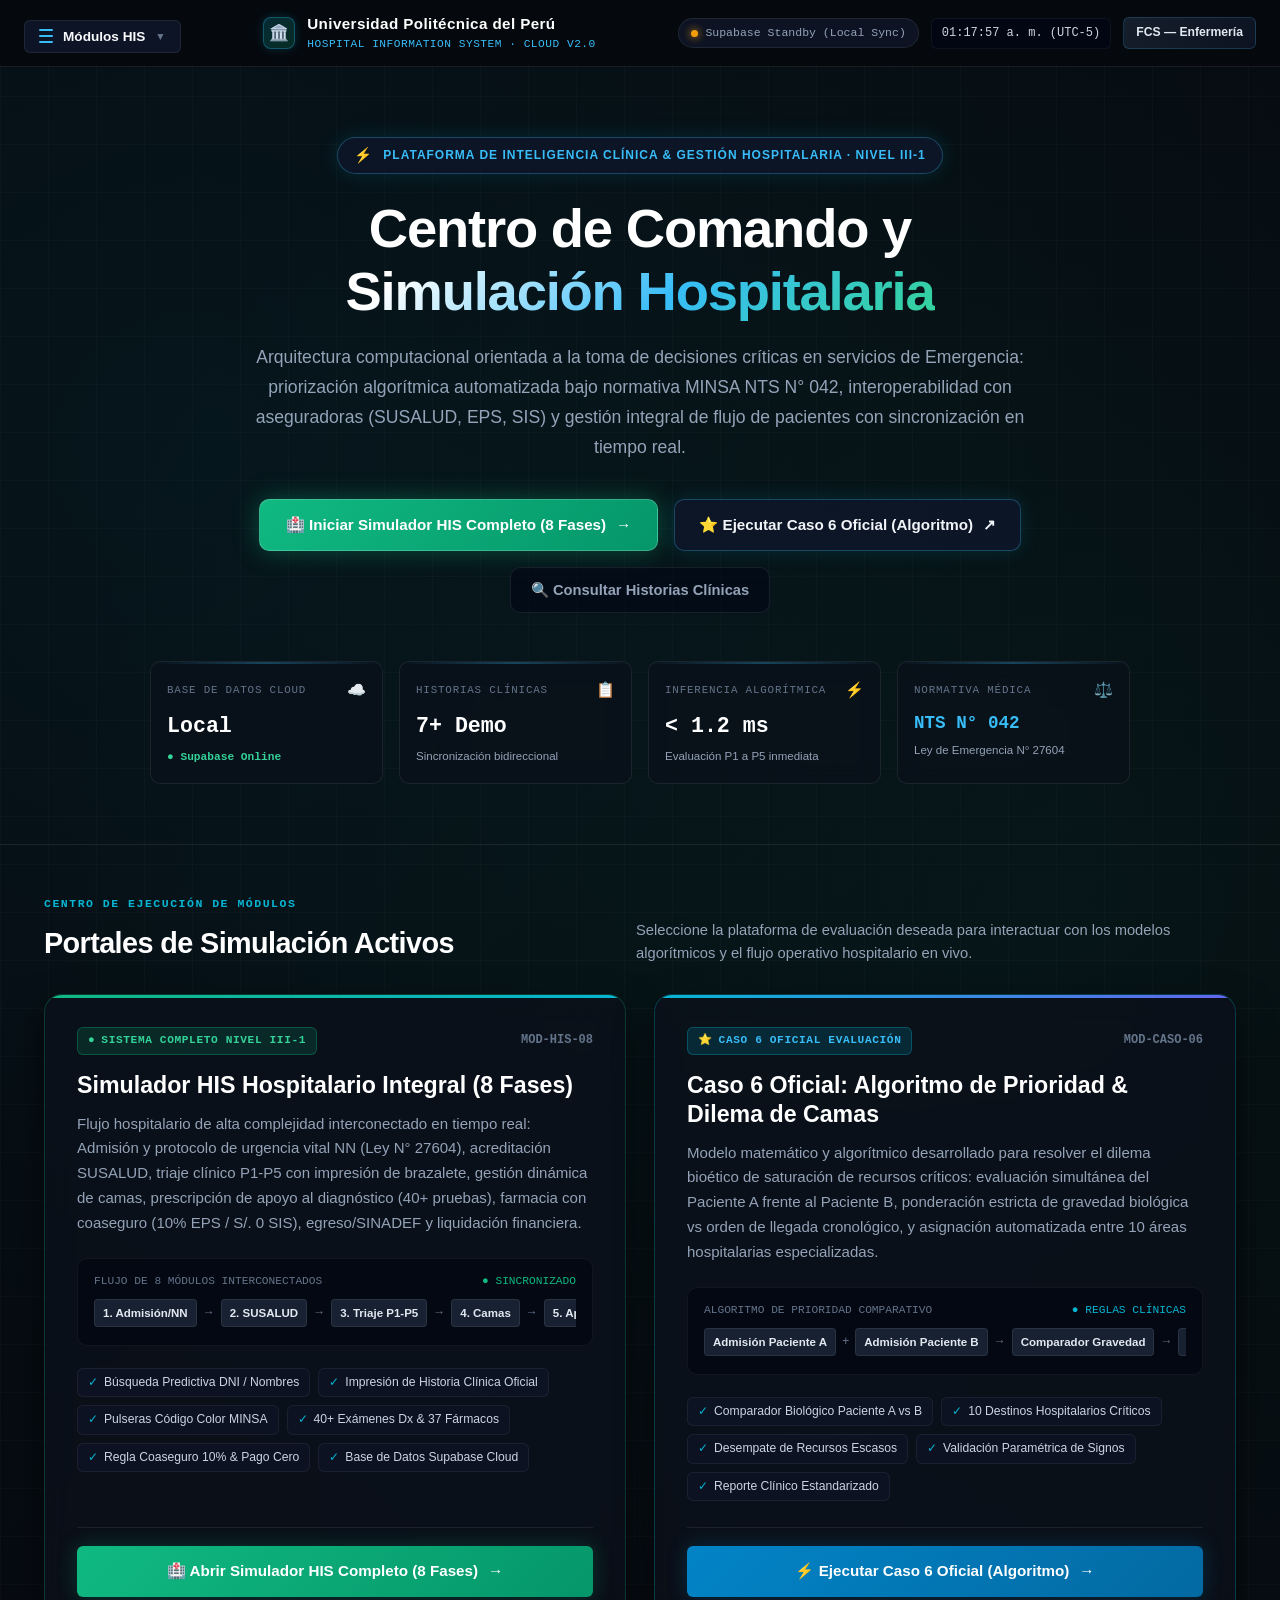
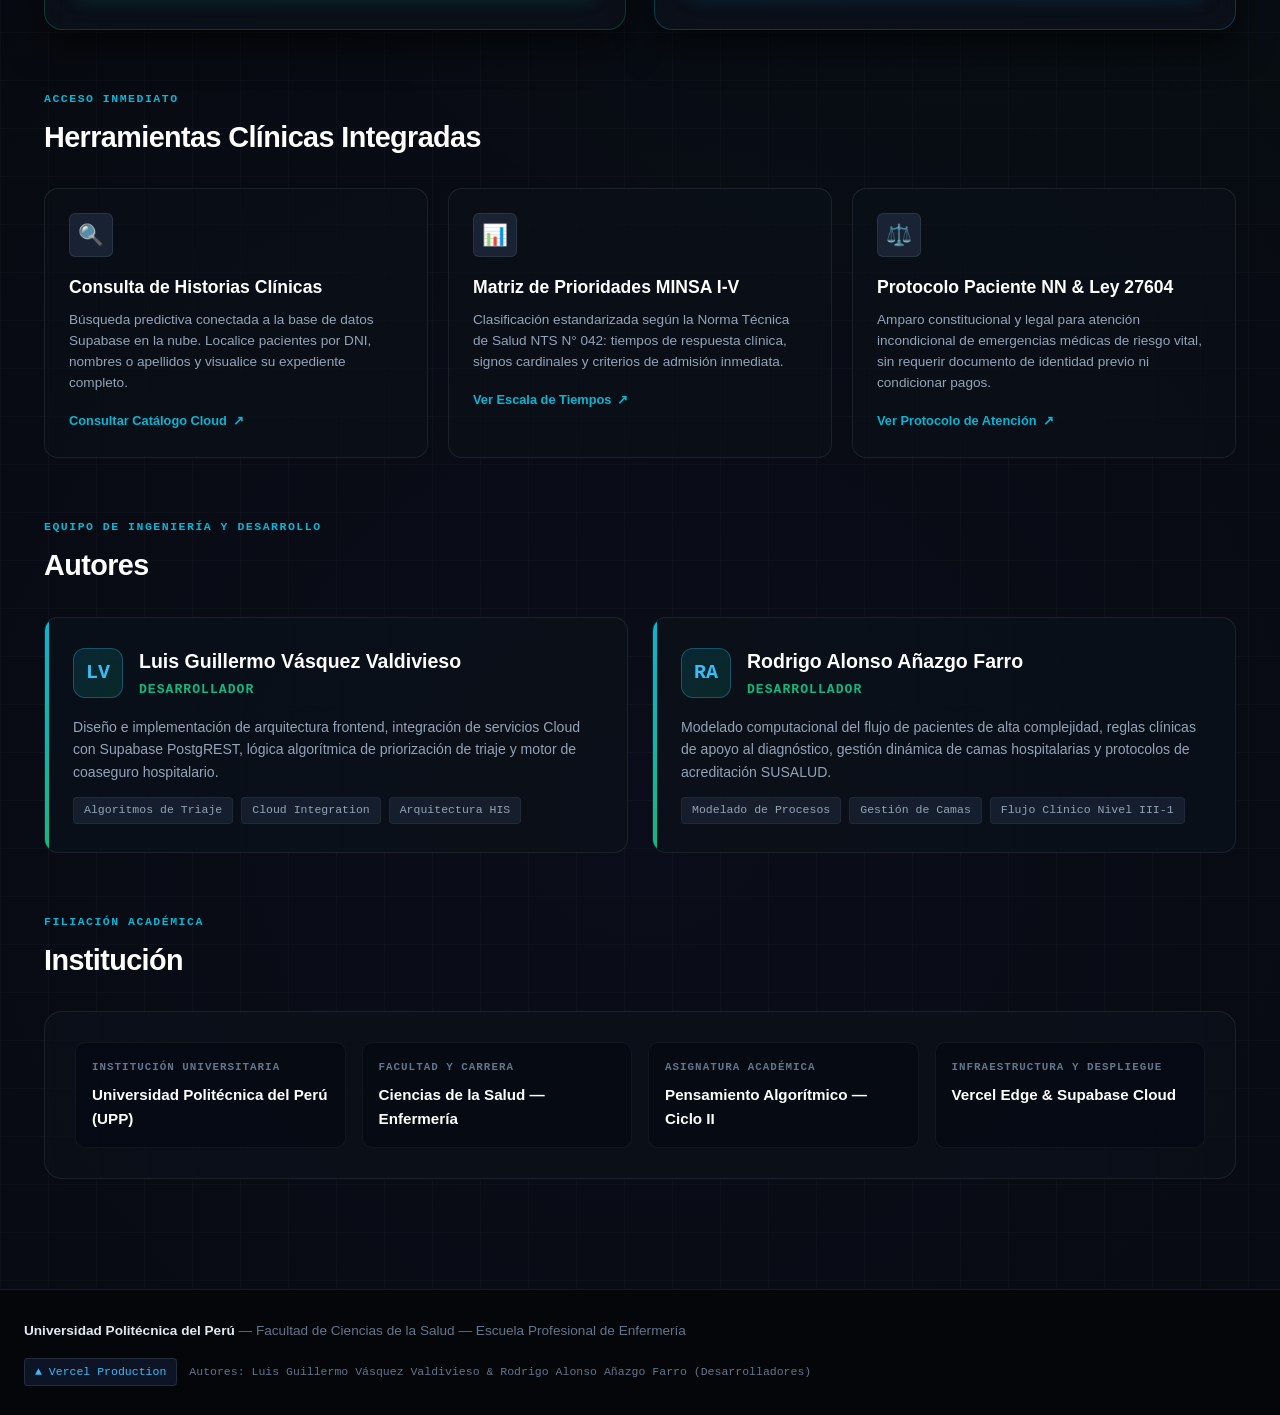
==== commit 0b9e4131: "Add files via upload" ====
--- a/index.html
+++ b/index.html
@@ -1,559 +1,565 @@
-<!DOCTYPE html>
-<html lang="es">
-<head>
-  <meta charset="UTF-8">
-  <meta name="viewport" content="width=device-width, initial-scale=1.0">
-  <title>Portal Clínico & Algoritmos Hospitalarios — Universidad Politécnica del Perú</title>
-  <link rel="stylesheet" href="landing.css">
-  <link rel="icon" href="data:image/svg+xml,<svg xmlns=%22http://www.w3.org/2000/svg%22 viewBox=%220 0 100 100%22><text y=%22.9em%22 font-size=%2290%22>🏥</text></svg>">
-</head>
-<body>
-
-  <!-- ========================================================================
-       BARRA DE NAVEGACIÓN CON TELEMETRÍA EN VIVO Y BRANDING UPP
-       ======================================================================== -->
-  <header class="tech-navbar">
-    <div class="nav-inner">
-      
-      <!-- ESQUINA IZQUIERDA: MENÚ DE MÓDULOS -->
-      <div class="dropdown-wrapper">
-        <button type="button" class="dropdown-trigger-btn" id="dropdownTrigger" aria-expanded="false" aria-haspopup="true">
-          <div class="menu-bars">
-            <span></span>
-            <span></span>
-            <span></span>
-          </div>
-          <span>Módulos HIS</span>
-          <span class="dropdown-arrow">▼</span>
-        </button>
-
-        <!-- MENÚ FLOTANTE DESPLEGABLE -->
-        <nav class="dropdown-menu" id="dropdownMenu" aria-label="Menú principal de proyectos">
-          <div class="menu-section-title">Sistemas Principales</div>
-          
-          <!-- ITEM 1: SIMULADOR HIS COMPLETO (8 MÓDULOS) -->
-          <a href="triaje_full.html" class="menu-item featured-full">
-            <span>🏥 Simulador HIS Completo (8 Fases)</span>
-            <span class="menu-badge badge-emerald">Cloud</span>
-          </a>
-
-          <!-- ITEM 2: CASO PILOTO OFICIAL (3 MÓDULOS) -->
-          <a href="triaje.html" class="menu-item featured-caso6" style="margin-top:4px;">
-            <span>⭐ Caso 6 Oficial — Algoritmo Triaje</span>
-            <span class="menu-badge badge-cyan">Demo</span>
-          </a>
-
-          <div class="menu-separator"></div>
-          <div class="menu-section-title">Navegación Rápida</div>
-          <a href="#sistemas" class="menu-item">
-            <span>Portales de Simulación</span>
-          </a>
-          <a href="#telemetria" class="menu-item">
-            <span>Telemetría en Vivo</span>
-          </a>
-          <a href="#herramientas" class="menu-item">
-            <span>Herramientas Clínicas</span>
-          </a>
-          <a href="#autores" class="menu-item">
-            <span>Desarrolladores</span>
-          </a>
-          <a href="#institucion" class="menu-item">
-            <span>Marco Institucional</span>
-          </a>
-        </nav>
-      </div>
-
-      <!-- CENTRO: BRANDING INSTITUCIONAL UPP -->
-      <a href="index.html" class="nav-brand-group">
-        <div class="brand-icon-shield">🏛️</div>
-        <div class="brand-text-col">
-          <span class="nav-brand-title">Universidad Politécnica del Perú</span>
-          <span class="nav-brand-sub">HOSPITAL INFORMATION SYSTEM · CLOUD V2.0</span>
-        </div>
-      </a>
-
-      <!-- DERECHA: TELEMETRÍA EN VIVO & RELOJ UTC-5 -->
-      <div class="nav-telemetry-cluster">
-        <div class="telemetry-pill">
-          <span class="telemetry-pulse-dot" id="supabaseDot"></span>
-          <span id="supabasePillText">Conectando Supabase...</span>
-        </div>
-        <div class="clock-pill" id="liveNavClock">--:--:-- (UTC-5)</div>
-        <span class="upp-pill">FCS — Enfermería</span>
-      </div>
-
-    </div>
-  </header>
-
-  <!-- ========================================================================
-       HERO COMMAND CENTER (PORTAL TECNOLÓGICO Y ACCESO INMEDIATO)
-       ======================================================================== -->
-  <section class="hero-section">
-    <div class="hero-content">
-      <div class="hero-tag">
-        <span class="hero-tag-icon">⚡</span>
-        <span>PLATAFORMA DE INTELIGENCIA CLÍNICA & GESTIÓN HOSPITALARIA · NIVEL III-1</span>
-      </div>
-      
-      <h1 class="hero-title">
-        Centro de Comando y <span class="hero-title-highlight">Simulación Hospitalaria</span>
-      </h1>
-      
-      <p class="hero-desc">
-        Arquitectura computacional orientada a la toma de decisiones críticas en servicios de Emergencia: priorización algorítmica automatizada bajo normativa MINSA NTS N° 042, interoperabilidad con aseguradoras (SUSALUD, EPS, SIS) y gestión integral de flujo de pacientes con sincronización en tiempo real.
-      </p>
-      
-      <div class="hero-actions">
-        <!-- BOTÓN PRINCIPAL 1: SIMULADOR HIS COMPLETO -->
-        <a href="triaje_full.html" class="btn-launch-primary">
-          <span>🏥 Iniciar Simulador HIS Completo (8 Fases)</span>
-          <span>→</span>
-        </a>
-
-        <!-- BOTÓN PRINCIPAL 2: CASO 6 OFICIAL -->
-        <a href="triaje.html" class="btn-launch-secondary">
-          <span>⭐ Ejecutar Caso 6 Oficial (Algoritmo)</span>
-          <span>↗</span>
-        </a>
-
-        <!-- BOTÓN INTERACTIVO: CONSULTA RÁPIDA DE HC -->
-        <button type="button" class="btn-launch-ghost" id="btnOpenHcSearch">
-          <span>🔍 Consultar Historias Clínicas</span>
-        </button>
-      </div>
-
-      <!-- STRIP DE TELEMETRÍA EN TIEMPO REAL (4 KPI WIDGETS) -->
-      <div class="telemetry-grid" id="telemetria">
-        
-        <!-- WIDGET 1: ESTADO SUPABASE -->
-        <div class="kpi-card">
-          <div class="kpi-header">
-            <span class="kpi-label">Base de Datos Cloud</span>
-            <span class="kpi-icon">☁️</span>
-          </div>
-          <div class="kpi-value">
-            <span id="kpiLatency">-- ms</span>
-          </div>
-          <div class="kpi-subtext">
-            <span class="status-active-tag">● Supabase Online</span>
-          </div>
-        </div>
-
-        <!-- WIDGET 2: HISTORIAS CLÍNICAS REGISTRADAS -->
-        <div class="kpi-card">
-          <div class="kpi-header">
-            <span class="kpi-label">Historias Clínicas</span>
-            <span class="kpi-icon">📋</span>
-          </div>
-          <div class="kpi-value" id="kpiHcCount">
-            7+ Reg.
-          </div>
-          <div class="kpi-subtext">
-            Sincronización bidireccional
-          </div>
-        </div>
-
-        <!-- WIDGET 3: MOTOR DE DECISIÓN CLÍNICA -->
-        <div class="kpi-card">
-          <div class="kpi-header">
-            <span class="kpi-label">Inferencia Algorítmica</span>
-            <span class="kpi-icon">⚡</span>
-          </div>
-          <div class="kpi-value">
-            &lt; 1.2 ms
-          </div>
-          <div class="kpi-subtext">
-            Evaluación P1 a P5 inmediata
-          </div>
-        </div>
-
-        <!-- WIDGET 4: MARCO NORMATIVO -->
-        <div class="kpi-card">
-          <div class="kpi-header">
-            <span class="kpi-label">Normativa Médica</span>
-            <span class="kpi-icon">⚖️</span>
-          </div>
-          <div class="kpi-value" style="font-size: 1.1rem; color: #38bdf8;">
-            NTS N° 042
-          </div>
-          <div class="kpi-subtext">
-            Ley de Emergencia N° 27604
-          </div>
-        </div>
-
-      </div>
-
-    </div>
-  </section>
-
-  <!-- ========================================================================
-       CUERPO PRINCIPAL — PORTALES DE SIMULACIÓN Y HERRAMIENTAS
-       ======================================================================== -->
-  <main class="main-wrapper">
-
-    <!-- SECCIÓN: SISTEMAS ACTIVOS (LOS 2 GRANDES PORTALES OPERATIVOS) -->
-    <section id="sistemas">
-      <div class="section-header">
-        <div>
-          <span class="section-caption">Centro de Ejecución de Módulos</span>
-          <h2 class="section-title">Portales de Simulación Activos</h2>
-        </div>
-        <p class="section-desc">
-          Seleccione la plataforma de evaluación deseada para interactuar con los modelos algorítmicos y el flujo operativo hospitalario en vivo.
-        </p>
-      </div>
-
-      <div class="systems-grid">
-
-        <!-- ====================================================================
-             PORTAL 1: SIMULADOR HIS HOSPITALARIO COMPLETO (8 FASES NIVEL III-1)
-             ==================================================================== -->
-        <article class="system-portal-card system-card-full">
-          <div>
-            <div class="portal-card-header">
-              <span class="portal-badge portal-badge-full">
-                <span>●</span> Sistema Completo Nivel III-1
-              </span>
-              <span class="portal-code-tag">MOD-HIS-08</span>
-            </div>
-
-            <h3 class="portal-title">Simulador HIS Hospitalario Integral (8 Fases)</h3>
-            
-            <p class="portal-desc">
-              Flujo hospitalario de alta complejidad interconectado en tiempo real: Admisión y protocolo de urgencia vital NN (Ley N° 27604), acreditación SUSALUD, triaje clínico P1-P5 con impresión de brazalete, gestión dinámica de camas, prescripción de apoyo al diagnóstico (40+ pruebas), farmacia con coaseguro (10% EPS / S/. 0 SIS), egreso/SINADEF y liquidación financiera.
-            </p>
-
-            <!-- PIPELINE DE FASES VISUAL -->
-            <div class="pipeline-steps-wrap">
-              <div class="pipeline-title">
-                <span>Flujo de 8 Módulos Interconectados</span>
-                <span style="color: var(--accent-emerald);">● Sincronizado</span>
-              </div>
-              <div class="pipeline-flow">
-                <span class="pipeline-node">1. Admisión/NN</span>
-                <span class="pipeline-arrow">→</span>
-                <span class="pipeline-node">2. SUSALUD</span>
-                <span class="pipeline-arrow">→</span>
-                <span class="pipeline-node">3. Triaje P1-P5</span>
-                <span class="pipeline-arrow">→</span>
-                <span class="pipeline-node">4. Camas</span>
-                <span class="pipeline-arrow">→</span>
-                <span class="pipeline-node">5. Apoyo Dx</span>
-                <span class="pipeline-arrow">→</span>
-                <span class="pipeline-node">6. Farmacia</span>
-                <span class="pipeline-arrow">→</span>
-                <span class="pipeline-node">7. Ruta/Alta</span>
-                <span class="pipeline-arrow">→</span>
-                <span class="pipeline-node">8. Facturación</span>
-              </div>
-            </div>
-
-            <!-- CHIPS DE CARACTERÍSTICAS -->
-            <div class="portal-features-list">
-              <span class="feature-pill"><span>✓</span> Búsqueda Predictiva DNI / Nombres</span>
-              <span class="feature-pill"><span>✓</span> Impresión de Historia Clínica Oficial</span>
-              <span class="feature-pill"><span>✓</span> Pulseras Código Color MINSA</span>
-              <span class="feature-pill"><span>✓</span> 40+ Exámenes Dx & 37 Fármacos</span>
-              <span class="feature-pill"><span>✓</span> Regla Coaseguro 10% & Pago Cero</span>
-              <span class="feature-pill"><span>✓</span> Base de Datos Supabase Cloud</span>
-            </div>
-          </div>
-
-          <div class="portal-action-row">
-            <a href="triaje_full.html" class="btn-card-launch btn-card-emerald">
-              <span>🏥 Abrir Simulador HIS Completo (8 Fases)</span>
-              <span>→</span>
-            </a>
-          </div>
-        </article>
-
-        <!-- ====================================================================
-             PORTAL 2: CASO 6 OFICIAL (ALGORITMO COMPARATIVO DE TRIAJE)
-             ==================================================================== -->
-        <article class="system-portal-card system-card-caso6">
-          <div>
-            <div class="portal-card-header">
-              <span class="portal-badge portal-badge-caso6">
-                <span>⭐</span> Caso 6 Oficial Evaluación
-              </span>
-              <span class="portal-code-tag">MOD-CASO-06</span>
-            </div>
-
-            <h3 class="portal-title">Caso 6 Oficial: Algoritmo de Prioridad & Dilema de Camas</h3>
-            
-            <p class="portal-desc">
-              Modelo matemático y algorítmico desarrollado para resolver el dilema bioético de saturación de recursos críticos: evaluación simultánea del Paciente A frente al Paciente B, ponderación estricta de gravedad biológica vs orden de llegada cronológico, y asignación automatizada entre 10 áreas hospitalarias especializadas.
-            </p>
-
-            <!-- PIPELINE COMPARATIVO -->
-            <div class="pipeline-steps-wrap">
-              <div class="pipeline-title">
-                <span>Algoritmo de Prioridad Comparativo</span>
-                <span style="color: var(--accent-cyan);">● Reglas Clínicas</span>
-              </div>
-              <div class="pipeline-flow">
-                <span class="pipeline-node">Admisión Paciente A</span>
-                <span class="pipeline-arrow">+</span>
-                <span class="pipeline-node">Admisión Paciente B</span>
-                <span class="pipeline-arrow">→</span>
-                <span class="pipeline-node">Comparador Gravedad</span>
-                <span class="pipeline-arrow">→</span>
-                <span class="pipeline-node">Desempate Hora</span>
-                <span class="pipeline-arrow">→</span>
-                <span class="pipeline-node">10 Destinos</span>
-              </div>
-            </div>
-
-            <!-- CHIPS DE CARACTERÍSTICAS -->
-            <div class="portal-features-list">
-              <span class="feature-pill"><span>✓</span> Comparador Biológico Paciente A vs B</span>
-              <span class="feature-pill"><span>✓</span> 10 Destinos Hospitalarios Críticos</span>
-              <span class="feature-pill"><span>✓</span> Desempate de Recursos Escasos</span>
-              <span class="feature-pill"><span>✓</span> Validación Paramétrica de Signos</span>
-              <span class="feature-pill"><span>✓</span> Reporte Clínico Estandarizado</span>
-            </div>
-          </div>
-
-          <div class="portal-action-row">
-            <a href="triaje.html" class="btn-card-launch btn-card-cyan">
-              <span>⚡ Ejecutar Caso 6 Oficial (Algoritmo)</span>
-              <span>→</span>
-            </a>
-          </div>
-        </article>
-
-      </div>
-    </section>
-
-    <!-- ========================================================================
-       SECCIÓN: HERRAMIENTAS & TELEMETRÍA CLÍNICA RÁPIDA
-       ======================================================================== -->
-    <section id="herramientas">
-      <div class="section-header">
-        <div>
-          <span class="section-caption">Acceso Inmediato</span>
-          <h2 class="section-title">Herramientas Clínicas Integradas</h2>
-        </div>
-      </div>
-
-      <div class="tools-grid">
-        
-        <!-- CARD HERRAMIENTA 1: BUSCADOR HISTORIAS CLÍNICAS -->
-        <article class="tool-card" id="btnOpenHcSearch2" onclick="document.getElementById('modalHcSearch').classList.add('show')">
-          <div class="tool-icon-box">🔍</div>
-          <h3 class="tool-title">Consulta de Historias Clínicas</h3>
-          <p class="tool-desc">
-            Búsqueda predictiva conectada a la base de datos Supabase en la nube. Localice pacientes por DNI, nombres o apellidos y visualice su expediente completo.
-          </p>
-          <div class="tool-action-link">
-            <span>Consultar Catálogo Cloud</span>
-            <span>↗</span>
-          </div>
-        </article>
-
-        <!-- CARD HERRAMIENTA 2: MATRIZ MINSA -->
-        <article class="tool-card" id="btnOpenMinsaMatrix">
-          <div class="tool-icon-box">📊</div>
-          <h3 class="tool-title">Matriz de Prioridades MINSA I-V</h3>
-          <p class="tool-desc">
-            Clasificación estandarizada según la Norma Técnica de Salud NTS N° 042: tiempos de respuesta clínica, signos cardinales y criterios de admisión inmediata.
-          </p>
-          <div class="tool-action-link">
-            <span>Ver Escala de Tiempos</span>
-            <span>↗</span>
-          </div>
-        </article>
-
-        <!-- CARD HERRAMIENTA 3: PROTOCOLO LEY 27604 -->
-        <article class="tool-card" onclick="alert('Protocolo Ley N° 27604: Toda persona en situación de emergencia vital o parto tiene derecho incondicional a ser atendida en cualquier establecimiento de salud del país, público o privado, sin condicionamiento de pago previo ni documento de identidad.')">
-          <div class="tool-icon-box">⚖️</div>
-          <h3 class="tool-title">Protocolo Paciente NN & Ley 27604</h3>
-          <p class="tool-desc">
-            Amparo constitucional y legal para atención incondicional de emergencias médicas de riesgo vital, sin requerir documento de identidad previo ni condicionar pagos.
-          </p>
-          <div class="tool-action-link">
-            <span>Ver Protocolo de Atención</span>
-            <span>↗</span>
-          </div>
-        </article>
-
-      </div>
-    </section>
-
-    <!-- ========================================================================
-       SECCIÓN: AUTORES (DESARROLLADORES ESTRICTOS)
-       ======================================================================== -->
-    <section id="autores">
-      <div class="section-header">
-        <div>
-          <span class="section-caption">Equipo de Ingeniería y Desarrollo</span>
-          <h2 class="section-title">Autores</h2>
-        </div>
-      </div>
-
-      <div class="authors-grid">
-        
-        <!-- AUTOR 1: LUIS GUILLERMO VÁSQUEZ VALDIVIESO -->
-        <article class="author-card-tech">
-          <div class="author-header-group">
-            <div class="author-avatar-tech">LV</div>
-            <div>
-              <h3 class="author-name">Luis Guillermo Vásquez Valdivieso</h3>
-              <p class="author-role-only">Desarrollador</p>
-            </div>
-          </div>
-          <p style="font-size: 0.88rem; color: var(--text-secondary); line-height: 1.6;">
-            Diseño e implementación de arquitectura frontend, integración de servicios Cloud con Supabase PostgREST, lógica algorítmica de priorización de triaje y motor de coaseguro hospitalario.
-          </p>
-          <div class="author-badges-list">
-            <span class="author-pill">Algoritmos de Triaje</span>
-            <span class="author-pill">Cloud Integration</span>
-            <span class="author-pill">Arquitectura HIS</span>
-          </div>
-        </article>
-
-        <!-- AUTOR 2: RODRIGO ALONSO AÑAZGO FARRO -->
-        <article class="author-card-tech">
-          <div class="author-header-group">
-            <div class="author-avatar-tech">RA</div>
-            <div>
-              <h3 class="author-name">Rodrigo Alonso Añazgo Farro</h3>
-              <p class="author-role-only">Desarrollador</p>
-            </div>
-          </div>
-          <p style="font-size: 0.88rem; color: var(--text-secondary); line-height: 1.6;">
-            Modelado computacional del flujo de pacientes de alta complejidad, reglas clínicas de apoyo al diagnóstico, gestión dinámica de camas hospitalarias y protocolos de acreditación SUSALUD.
-          </p>
-          <div class="author-badges-list">
-            <span class="author-pill">Modelado de Procesos</span>
-            <span class="author-pill">Gestión de Camas</span>
-            <span class="author-pill">Flujo Clínico Nivel III-1</span>
-          </div>
-        </article>
-
-      </div>
-    </section>
-
-    <!-- ========================================================================
-       SECCIÓN: INSTITUCIÓN Y MARCO ACADÉMICO
-       ======================================================================== -->
-    <section id="institucion">
-      <div class="section-header">
-        <div>
-          <span class="section-caption">Filiación Académica</span>
-          <h2 class="section-title">Institución</h2>
-        </div>
-      </div>
-
-      <div class="institution-card">
-        <div class="institution-grid">
-          <div class="institution-box">
-            <div class="inst-label">Institución Universitaria</div>
-            <div class="inst-value">Universidad Politécnica del Perú (UPP)</div>
-          </div>
-          <div class="institution-box">
-            <div class="inst-label">Facultad y Carrera</div>
-            <div class="inst-value">Ciencias de la Salud — Enfermería</div>
-          </div>
-          <div class="institution-box">
-            <div class="inst-label">Asignatura Académica</div>
-            <div class="inst-value">Pensamiento Algorítmico — Ciclo II</div>
-          </div>
-          <div class="institution-box">
-            <div class="inst-label">Infraestructura y Despliegue</div>
-            <div class="inst-value">Vercel Edge & Supabase Cloud</div>
-          </div>
-        </div>
-      </div>
-    </section>
-
-  </main>
-
-  <!-- ========================================================================
-       MODAL: BUSCADOR RÁPIDO DE HISTORIAS CLÍNICAS (SUPABASE CLOUD)
-       ======================================================================== -->
-  <div class="tech-modal-overlay" id="modalHcSearch">
-    <div class="tech-modal-dialog">
-      <div class="modal-header">
-        <div class="modal-title-group">
-          <span style="font-size: 1.4rem;">🔍</span>
-          <div>
-            <div class="modal-title">Buscador Rápido de Historias Clínicas</div>
-            <div style="font-size: 0.72rem; color: var(--accent-sky); font-family: var(--font-mono);">
-              Sincronizado en tiempo real con Supabase Cloud PostgREST
-            </div>
-          </div>
-        </div>
-        <button type="button" class="btn-modal-close" id="btnCloseHcSearch">&times;</button>
-      </div>
-      <div class="modal-body">
-        <div class="search-input-box">
-          <span style="font-size: 1.1rem; color: var(--text-muted);">🔎</span>
-          <input type="text" id="inputSearchModal" placeholder="Ingrese DNI, historia clínica, apellidos o nombres..." autocomplete="off">
-        </div>
-        <div class="search-results-list" id="modalSearchResults">
-          <!-- Resultados dinámicos inyectados por JS -->
-        </div>
-      </div>
-    </div>
-  </div>
-
-  <!-- ========================================================================
-       MODAL: MATRIZ DE PRIORIDADES MINSA (NTS N° 042)
-       ======================================================================== -->
-  <div class="tech-modal-overlay" id="modalMinsaMatrix">
-    <div class="tech-modal-dialog">
-      <div class="modal-header">
-        <div class="modal-title-group">
-          <span style="font-size: 1.4rem;">📊</span>
-          <div>
-            <div class="modal-title">Matriz de Priorización de Emergencias MINSA</div>
-            <div style="font-size: 0.72rem; color: var(--accent-sky); font-family: var(--font-mono);">
-              Norma Técnica de Salud NTS N° 042-MINSA / DGSP-V.01
-            </div>
-          </div>
-        </div>
-        <button type="button" class="btn-modal-close" id="btnCloseMinsaMatrix">&times;</button>
-      </div>
-      <div class="modal-body">
-        <div class="minsa-priority-tabs">
-          <button type="button" class="minsa-tab-btn active" data-p="1">Prioridad I (0 min)</button>
-          <button type="button" class="minsa-tab-btn" data-p="2">Prioridad II (&lt;10 min)</button>
-          <button type="button" class="minsa-tab-btn" data-p="3">Prioridad III (&lt;30 min)</button>
-          <button type="button" class="minsa-tab-btn" data-p="4">Prioridad IV (&lt;60 min)</button>
-          <button type="button" class="minsa-tab-btn" data-p="5">Prioridad V (&lt;120 min)</button>
-        </div>
-        <div class="minsa-content-box" id="minsaTabContent">
-          <div style="margin-bottom: 12px; display: flex; align-items: center; justify-content: space-between; flex-wrap: wrap; gap: 8px;">
-            <strong style="font-size: 1.1rem; color: #ffffff;">Prioridad I — Resucitación (Rojo)</strong>
-            <span style="font-family: var(--font-mono); font-size: 0.78rem; background: rgba(239, 68, 68, 0.2); color: #f87171; border: 1px solid rgba(239, 68, 68, 0.4); padding: 4px 10px; border-radius: 4px;">⏱️ Atención Inmediata (0 minutos)</span>
-          </div>
-          <div style="font-size: 0.9rem; color: var(--text-secondary); margin-bottom: 12px;">
-            <strong style="color: #cbd5e1;">Criterios Clínicos:</strong> Paro cardiorrespiratorio, politraumatismo severo, shock hipovolémico o séptico, insuficiencia respiratoria aguda catastrófica, coma profundo (Glasgow &lt; 8), hemorragia exanguinante.
-          </div>
-          <div style="font-size: 0.88rem; color: var(--accent-emerald);">
-            <strong style="color: #cbd5e1;">Área Destino:</strong> Unidad de Shock Trauma / Reanimación Inmediata.
-          </div>
-        </div>
-      </div>
-    </div>
-  </div>
-
-  <!-- ========================================================================
-       FOOTER TECNOLÓGICO INSTITUCIONAL
-       ======================================================================== -->
-  <footer class="tech-footer">
-    <div class="footer-inner">
-      <div>
-        <strong>Universidad Politécnica del Perú</strong> — Facultad de Ciencias de la Salud — Escuela Profesional de Enfermería
-      </div>
-      <div class="footer-tech-meta">
-        <span class="footer-badge-deploy">▲ Vercel Production</span>
-        <span>Autores: Luis Guillermo Vásquez Valdivieso & Rodrigo Alonso Añazgo Farro (Desarrolladores)</span>
-      </div>
-    </div>
-  </footer>
-
-  <script src="landing.js"></script>
-</body>
-</html>
+<!DOCTYPE html>
+<html lang="es">
+<head>
+  <meta charset="UTF-8">
+  <meta name="viewport" content="width=device-width, initial-scale=1.0">
+  <title>Portal Clínico & Algoritmos Hospitalarios — Universidad Politécnica del Perú</title>
+  <link rel="stylesheet" href="landing.css">
+  <link rel="icon" href="data:image/svg+xml,<svg xmlns=%22http://www.w3.org/2000/svg%22 viewBox=%220 0 100 100%22><text y=%22.9em%22 font-size=%2290%22>🏥</text></svg>">
+</head>
+<body>
+
+  <!-- ========================================================================
+       BARRA DE NAVEGACIÓN CON TELEMETRÍA EN VIVO Y BRANDING UPP
+       ======================================================================== -->
+  <header class="tech-navbar">
+    <div class="nav-inner">
+      
+      <!-- ESQUINA IZQUIERDA: MENÚ DE MÓDULOS -->
+      <div class="dropdown-wrapper">
+        <button type="button" class="dropdown-trigger-btn" id="dropdownTrigger" aria-expanded="false" aria-haspopup="true">
+          <div class="menu-bars">
+            <span></span>
+            <span></span>
+            <span></span>
+          </div>
+          <span>Módulos HIS</span>
+          <span class="dropdown-arrow">▼</span>
+        </button>
+
+        <!-- MENÚ FLOTANTE DESPLEGABLE -->
+        <nav class="dropdown-menu" id="dropdownMenu" aria-label="Menú principal de proyectos">
+          <div class="menu-section-title">Sistemas Principales</div>
+          
+          <!-- ITEM 1: SIMULADOR HIS COMPLETO (8 MÓDULOS) -->
+          <a href="triaje_full.html" class="menu-item featured-full">
+            <span>🏥 Simulador HIS Completo (8 Fases)</span>
+            <span class="menu-badge badge-emerald">Cloud</span>
+          </a>
+
+          <!-- ITEM 2: CASO PILOTO OFICIAL (3 MÓDULOS) -->
+          <a href="triaje.html" class="menu-item featured-caso6" style="margin-top:4px;">
+            <span>⭐ Caso 6 Oficial — Algoritmo Triaje</span>
+            <span class="menu-badge badge-cyan">Demo</span>
+          </a>
+
+          <!-- ITEM 3: UNIDAD DE FACTURACIÓN POST-ESTABILIZACIÓN (D.S. 016-2002-SA) -->
+          <a href="facturacion.html" class="menu-item" style="margin-top:4px;">
+            <span>🧾 Portal de Facturación &amp; Liquidación de Seguros</span>
+            <span class="menu-badge" style="background:#0284c7; color:#fff;">TEDEF</span>
+          </a>
+
+          <div class="menu-separator"></div>
+          <div class="menu-section-title">Navegación Rápida</div>
+          <a href="#sistemas" class="menu-item">
+            <span>Portales de Simulación</span>
+          </a>
+          <a href="#telemetria" class="menu-item">
+            <span>Telemetría en Vivo</span>
+          </a>
+          <a href="#herramientas" class="menu-item">
+            <span>Herramientas Clínicas</span>
+          </a>
+          <a href="#autores" class="menu-item">
+            <span>Desarrolladores</span>
+          </a>
+          <a href="#institucion" class="menu-item">
+            <span>Marco Institucional</span>
+          </a>
+        </nav>
+      </div>
+
+      <!-- CENTRO: BRANDING INSTITUCIONAL UPP -->
+      <a href="index.html" class="nav-brand-group">
+        <div class="brand-icon-shield">🏛️</div>
+        <div class="brand-text-col">
+          <span class="nav-brand-title">Universidad Politécnica del Perú</span>
+          <span class="nav-brand-sub">HOSPITAL INFORMATION SYSTEM · CLOUD V2.0</span>
+        </div>
+      </a>
+
+      <!-- DERECHA: TELEMETRÍA EN VIVO & RELOJ UTC-5 -->
+      <div class="nav-telemetry-cluster">
+        <div class="telemetry-pill">
+          <span class="telemetry-pulse-dot" id="supabaseDot"></span>
+          <span id="supabasePillText">Conectando Supabase...</span>
+        </div>
+        <div class="clock-pill" id="liveNavClock">--:--:-- (UTC-5)</div>
+        <span class="upp-pill">FCS — Enfermería</span>
+      </div>
+
+    </div>
+  </header>
+
+  <!-- ========================================================================
+       HERO COMMAND CENTER (PORTAL TECNOLÓGICO Y ACCESO INMEDIATO)
+       ======================================================================== -->
+  <section class="hero-section">
+    <div class="hero-content">
+      <div class="hero-tag">
+        <span class="hero-tag-icon">⚡</span>
+        <span>PLATAFORMA DE INTELIGENCIA CLÍNICA & GESTIÓN HOSPITALARIA · NIVEL III-1</span>
+      </div>
+      
+      <h1 class="hero-title">
+        Centro de Comando y <span class="hero-title-highlight">Simulación Hospitalaria</span>
+      </h1>
+      
+      <p class="hero-desc">
+        Arquitectura computacional orientada a la toma de decisiones críticas en servicios de Emergencia: priorización algorítmica automatizada bajo normativa MINSA NTS N° 042, interoperabilidad con aseguradoras (SUSALUD, EPS, SIS) y gestión integral de flujo de pacientes con sincronización en tiempo real.
+      </p>
+      
+      <div class="hero-actions">
+        <!-- BOTÓN PRINCIPAL 1: SIMULADOR HIS COMPLETO -->
+        <a href="triaje_full.html" class="btn-launch-primary">
+          <span>🏥 Iniciar Simulador HIS Completo (8 Fases)</span>
+          <span>→</span>
+        </a>
+
+        <!-- BOTÓN PRINCIPAL 2: CASO 6 OFICIAL -->
+        <a href="triaje.html" class="btn-launch-secondary">
+          <span>⭐ Ejecutar Caso 6 Oficial (Algoritmo)</span>
+          <span>↗</span>
+        </a>
+
+        <!-- BOTÓN INTERACTIVO: CONSULTA RÁPIDA DE HC -->
+        <button type="button" class="btn-launch-ghost" id="btnOpenHcSearch">
+          <span>🔍 Consultar Historias Clínicas</span>
+        </button>
+      </div>
+
+      <!-- STRIP DE TELEMETRÍA EN TIEMPO REAL (4 KPI WIDGETS) -->
+      <div class="telemetry-grid" id="telemetria">
+        
+        <!-- WIDGET 1: ESTADO SUPABASE -->
+        <div class="kpi-card">
+          <div class="kpi-header">
+            <span class="kpi-label">Base de Datos Cloud</span>
+            <span class="kpi-icon">☁️</span>
+          </div>
+          <div class="kpi-value">
+            <span id="kpiLatency">-- ms</span>
+          </div>
+          <div class="kpi-subtext">
+            <span class="status-active-tag">● Supabase Online</span>
+          </div>
+        </div>
+
+        <!-- WIDGET 2: HISTORIAS CLÍNICAS REGISTRADAS -->
+        <div class="kpi-card">
+          <div class="kpi-header">
+            <span class="kpi-label">Historias Clínicas</span>
+            <span class="kpi-icon">📋</span>
+          </div>
+          <div class="kpi-value" id="kpiHcCount">
+            7+ Reg.
+          </div>
+          <div class="kpi-subtext">
+            Sincronización bidireccional
+          </div>
+        </div>
+
+        <!-- WIDGET 3: MOTOR DE DECISIÓN CLÍNICA -->
+        <div class="kpi-card">
+          <div class="kpi-header">
+            <span class="kpi-label">Inferencia Algorítmica</span>
+            <span class="kpi-icon">⚡</span>
+          </div>
+          <div class="kpi-value">
+            &lt; 1.2 ms
+          </div>
+          <div class="kpi-subtext">
+            Evaluación P1 a P5 inmediata
+          </div>
+        </div>
+
+        <!-- WIDGET 4: MARCO NORMATIVO -->
+        <div class="kpi-card">
+          <div class="kpi-header">
+            <span class="kpi-label">Normativa Médica</span>
+            <span class="kpi-icon">⚖️</span>
+          </div>
+          <div class="kpi-value" style="font-size: 1.1rem; color: #38bdf8;">
+            NTS N° 042
+          </div>
+          <div class="kpi-subtext">
+            Ley de Emergencia N° 27604
+          </div>
+        </div>
+
+      </div>
+
+    </div>
+  </section>
+
+  <!-- ========================================================================
+       CUERPO PRINCIPAL — PORTALES DE SIMULACIÓN Y HERRAMIENTAS
+       ======================================================================== -->
+  <main class="main-wrapper">
+
+    <!-- SECCIÓN: SISTEMAS ACTIVOS (LOS 2 GRANDES PORTALES OPERATIVOS) -->
+    <section id="sistemas">
+      <div class="section-header">
+        <div>
+          <span class="section-caption">Centro de Ejecución de Módulos</span>
+          <h2 class="section-title">Portales de Simulación Activos</h2>
+        </div>
+        <p class="section-desc">
+          Seleccione la plataforma de evaluación deseada para interactuar con los modelos algorítmicos y el flujo operativo hospitalario en vivo.
+        </p>
+      </div>
+
+      <div class="systems-grid">
+
+        <!-- ====================================================================
+             PORTAL 1: SIMULADOR HIS HOSPITALARIO COMPLETO (8 FASES NIVEL III-1)
+             ==================================================================== -->
+        <article class="system-portal-card system-card-full">
+          <div>
+            <div class="portal-card-header">
+              <span class="portal-badge portal-badge-full">
+                <span>●</span> Sistema Completo Nivel III-1
+              </span>
+              <span class="portal-code-tag">MOD-HIS-08</span>
+            </div>
+
+            <h3 class="portal-title">Simulador HIS Hospitalario Integral (8 Fases)</h3>
+            
+            <p class="portal-desc">
+              Flujo hospitalario de alta complejidad interconectado en tiempo real: Admisión y protocolo de urgencia vital NN (Ley N° 27604), acreditación SUSALUD, triaje clínico P1-P5 con impresión de brazalete, gestión dinámica de camas, prescripción de apoyo al diagnóstico (40+ pruebas), farmacia con coaseguro (10% EPS / S/. 0 SIS), egreso/SINADEF y liquidación financiera.
+            </p>
+
+            <!-- PIPELINE DE FASES VISUAL -->
+            <div class="pipeline-steps-wrap">
+              <div class="pipeline-title">
+                <span>Flujo de 8 Módulos Interconectados</span>
+                <span style="color: var(--accent-emerald);">● Sincronizado</span>
+              </div>
+              <div class="pipeline-flow">
+                <span class="pipeline-node">1. Admisión/NN</span>
+                <span class="pipeline-arrow">→</span>
+                <span class="pipeline-node">2. SUSALUD</span>
+                <span class="pipeline-arrow">→</span>
+                <span class="pipeline-node">3. Triaje P1-P5</span>
+                <span class="pipeline-arrow">→</span>
+                <span class="pipeline-node">4. Camas</span>
+                <span class="pipeline-arrow">→</span>
+                <span class="pipeline-node">5. Apoyo Dx</span>
+                <span class="pipeline-arrow">→</span>
+                <span class="pipeline-node">6. Farmacia</span>
+                <span class="pipeline-arrow">→</span>
+                <span class="pipeline-node">7. Ruta/Alta</span>
+                <span class="pipeline-arrow">→</span>
+                <span class="pipeline-node">8. Facturación</span>
+              </div>
+            </div>
+
+            <!-- CHIPS DE CARACTERÍSTICAS -->
+            <div class="portal-features-list">
+              <span class="feature-pill"><span>✓</span> Búsqueda Predictiva DNI / Nombres</span>
+              <span class="feature-pill"><span>✓</span> Impresión de Historia Clínica Oficial</span>
+              <span class="feature-pill"><span>✓</span> Pulseras Código Color MINSA</span>
+              <span class="feature-pill"><span>✓</span> 40+ Exámenes Dx & 37 Fármacos</span>
+              <span class="feature-pill"><span>✓</span> Regla Coaseguro 10% & Pago Cero</span>
+              <span class="feature-pill"><span>✓</span> Base de Datos Supabase Cloud</span>
+            </div>
+          </div>
+
+          <div class="portal-action-row">
+            <a href="triaje_full.html" class="btn-card-launch btn-card-emerald">
+              <span>🏥 Abrir Simulador HIS Completo (8 Fases)</span>
+              <span>→</span>
+            </a>
+          </div>
+        </article>
+
+        <!-- ====================================================================
+             PORTAL 2: CASO 6 OFICIAL (ALGORITMO COMPARATIVO DE TRIAJE)
+             ==================================================================== -->
+        <article class="system-portal-card system-card-caso6">
+          <div>
+            <div class="portal-card-header">
+              <span class="portal-badge portal-badge-caso6">
+                <span>⭐</span> Caso 6 Oficial Evaluación
+              </span>
+              <span class="portal-code-tag">MOD-CASO-06</span>
+            </div>
+
+            <h3 class="portal-title">Caso 6 Oficial: Algoritmo de Prioridad & Dilema de Camas</h3>
+            
+            <p class="portal-desc">
+              Modelo matemático y algorítmico desarrollado para resolver el dilema bioético de saturación de recursos críticos: evaluación simultánea del Paciente A frente al Paciente B, ponderación estricta de gravedad biológica vs orden de llegada cronológico, y asignación automatizada entre 10 áreas hospitalarias especializadas.
+            </p>
+
+            <!-- PIPELINE COMPARATIVO -->
+            <div class="pipeline-steps-wrap">
+              <div class="pipeline-title">
+                <span>Algoritmo de Prioridad Comparativo</span>
+                <span style="color: var(--accent-cyan);">● Reglas Clínicas</span>
+              </div>
+              <div class="pipeline-flow">
+                <span class="pipeline-node">Admisión Paciente A</span>
+                <span class="pipeline-arrow">+</span>
+                <span class="pipeline-node">Admisión Paciente B</span>
+                <span class="pipeline-arrow">→</span>
+                <span class="pipeline-node">Comparador Gravedad</span>
+                <span class="pipeline-arrow">→</span>
+                <span class="pipeline-node">Desempate Hora</span>
+                <span class="pipeline-arrow">→</span>
+                <span class="pipeline-node">10 Destinos</span>
+              </div>
+            </div>
+
+            <!-- CHIPS DE CARACTERÍSTICAS -->
+            <div class="portal-features-list">
+              <span class="feature-pill"><span>✓</span> Comparador Biológico Paciente A vs B</span>
+              <span class="feature-pill"><span>✓</span> 10 Destinos Hospitalarios Críticos</span>
+              <span class="feature-pill"><span>✓</span> Desempate de Recursos Escasos</span>
+              <span class="feature-pill"><span>✓</span> Validación Paramétrica de Signos</span>
+              <span class="feature-pill"><span>✓</span> Reporte Clínico Estandarizado</span>
+            </div>
+          </div>
+
+          <div class="portal-action-row">
+            <a href="triaje.html" class="btn-card-launch btn-card-cyan">
+              <span>⚡ Ejecutar Caso 6 Oficial (Algoritmo)</span>
+              <span>→</span>
+            </a>
+          </div>
+        </article>
+
+      </div>
+    </section>
+
+    <!-- ========================================================================
+       SECCIÓN: HERRAMIENTAS & TELEMETRÍA CLÍNICA RÁPIDA
+       ======================================================================== -->
+    <section id="herramientas">
+      <div class="section-header">
+        <div>
+          <span class="section-caption">Acceso Inmediato</span>
+          <h2 class="section-title">Herramientas Clínicas Integradas</h2>
+        </div>
+      </div>
+
+      <div class="tools-grid">
+        
+        <!-- CARD HERRAMIENTA 1: BUSCADOR HISTORIAS CLÍNICAS -->
+        <article class="tool-card" id="btnOpenHcSearch2" onclick="document.getElementById('modalHcSearch').classList.add('show')">
+          <div class="tool-icon-box">🔍</div>
+          <h3 class="tool-title">Consulta de Historias Clínicas</h3>
+          <p class="tool-desc">
+            Búsqueda predictiva conectada a la base de datos Supabase en la nube. Localice pacientes por DNI, nombres o apellidos y visualice su expediente completo.
+          </p>
+          <div class="tool-action-link">
+            <span>Consultar Catálogo Cloud</span>
+            <span>↗</span>
+          </div>
+        </article>
+
+        <!-- CARD HERRAMIENTA 2: MATRIZ MINSA -->
+        <article class="tool-card" id="btnOpenMinsaMatrix">
+          <div class="tool-icon-box">📊</div>
+          <h3 class="tool-title">Matriz de Prioridades MINSA I-V</h3>
+          <p class="tool-desc">
+            Clasificación estandarizada según la Norma Técnica de Salud NTS N° 042: tiempos de respuesta clínica, signos cardinales y criterios de admisión inmediata.
+          </p>
+          <div class="tool-action-link">
+            <span>Ver Escala de Tiempos</span>
+            <span>↗</span>
+          </div>
+        </article>
+
+        <!-- CARD HERRAMIENTA 3: PROTOCOLO LEY 27604 -->
+        <article class="tool-card" onclick="alert('Protocolo Ley N° 27604: Toda persona en situación de emergencia vital o parto tiene derecho incondicional a ser atendida en cualquier establecimiento de salud del país, público o privado, sin condicionamiento de pago previo ni documento de identidad.')">
+          <div class="tool-icon-box">⚖️</div>
+          <h3 class="tool-title">Protocolo Paciente NN & Ley 27604</h3>
+          <p class="tool-desc">
+            Amparo constitucional y legal para atención incondicional de emergencias médicas de riesgo vital, sin requerir documento de identidad previo ni condicionar pagos.
+          </p>
+          <div class="tool-action-link">
+            <span>Ver Protocolo de Atención</span>
+            <span>↗</span>
+          </div>
+        </article>
+
+      </div>
+    </section>
+
+    <!-- ========================================================================
+       SECCIÓN: AUTORES (DESARROLLADORES ESTRICTOS)
+       ======================================================================== -->
+    <section id="autores">
+      <div class="section-header">
+        <div>
+          <span class="section-caption">Equipo de Ingeniería y Desarrollo</span>
+          <h2 class="section-title">Autores</h2>
+        </div>
+      </div>
+
+      <div class="authors-grid">
+        
+        <!-- AUTOR 1: LUIS GUILLERMO VÁSQUEZ VALDIVIESO -->
+        <article class="author-card-tech">
+          <div class="author-header-group">
+            <div class="author-avatar-tech">LV</div>
+            <div>
+              <h3 class="author-name">Luis Guillermo Vásquez Valdivieso</h3>
+              <p class="author-role-only">Desarrollador</p>
+            </div>
+          </div>
+          <p style="font-size: 0.88rem; color: var(--text-secondary); line-height: 1.6;">
+            Diseño e implementación de arquitectura frontend, integración de servicios Cloud con Supabase PostgREST, lógica algorítmica de priorización de triaje y motor de coaseguro hospitalario.
+          </p>
+          <div class="author-badges-list">
+            <span class="author-pill">Algoritmos de Triaje</span>
+            <span class="author-pill">Cloud Integration</span>
+            <span class="author-pill">Arquitectura HIS</span>
+          </div>
+        </article>
+
+        <!-- AUTOR 2: RODRIGO ALONSO AÑAZGO FARRO -->
+        <article class="author-card-tech">
+          <div class="author-header-group">
+            <div class="author-avatar-tech">RA</div>
+            <div>
+              <h3 class="author-name">Rodrigo Alonso Añazgo Farro</h3>
+              <p class="author-role-only">Desarrollador</p>
+            </div>
+          </div>
+          <p style="font-size: 0.88rem; color: var(--text-secondary); line-height: 1.6;">
+            Modelado computacional del flujo de pacientes de alta complejidad, reglas clínicas de apoyo al diagnóstico, gestión dinámica de camas hospitalarias y protocolos de acreditación SUSALUD.
+          </p>
+          <div class="author-badges-list">
+            <span class="author-pill">Modelado de Procesos</span>
+            <span class="author-pill">Gestión de Camas</span>
+            <span class="author-pill">Flujo Clínico Nivel III-1</span>
+          </div>
+        </article>
+
+      </div>
+    </section>
+
+    <!-- ========================================================================
+       SECCIÓN: INSTITUCIÓN Y MARCO ACADÉMICO
+       ======================================================================== -->
+    <section id="institucion">
+      <div class="section-header">
+        <div>
+          <span class="section-caption">Filiación Académica</span>
+          <h2 class="section-title">Institución</h2>
+        </div>
+      </div>
+
+      <div class="institution-card">
+        <div class="institution-grid">
+          <div class="institution-box">
+            <div class="inst-label">Institución Universitaria</div>
+            <div class="inst-value">Universidad Politécnica del Perú (UPP)</div>
+          </div>
+          <div class="institution-box">
+            <div class="inst-label">Facultad y Carrera</div>
+            <div class="inst-value">Ciencias de la Salud — Enfermería</div>
+          </div>
+          <div class="institution-box">
+            <div class="inst-label">Asignatura Académica</div>
+            <div class="inst-value">Pensamiento Algorítmico — Ciclo II</div>
+          </div>
+          <div class="institution-box">
+            <div class="inst-label">Infraestructura y Despliegue</div>
+            <div class="inst-value">Vercel Edge & Supabase Cloud</div>
+          </div>
+        </div>
+      </div>
+    </section>
+
+  </main>
+
+  <!-- ========================================================================
+       MODAL: BUSCADOR RÁPIDO DE HISTORIAS CLÍNICAS (SUPABASE CLOUD)
+       ======================================================================== -->
+  <div class="tech-modal-overlay" id="modalHcSearch">
+    <div class="tech-modal-dialog">
+      <div class="modal-header">
+        <div class="modal-title-group">
+          <span style="font-size: 1.4rem;">🔍</span>
+          <div>
+            <div class="modal-title">Buscador Rápido de Historias Clínicas</div>
+            <div style="font-size: 0.72rem; color: var(--accent-sky); font-family: var(--font-mono);">
+              Sincronizado en tiempo real con Supabase Cloud PostgREST
+            </div>
+          </div>
+        </div>
+        <button type="button" class="btn-modal-close" id="btnCloseHcSearch">&times;</button>
+      </div>
+      <div class="modal-body">
+        <div class="search-input-box">
+          <span style="font-size: 1.1rem; color: var(--text-muted);">🔎</span>
+          <input type="text" id="inputSearchModal" placeholder="Ingrese DNI, historia clínica, apellidos o nombres..." autocomplete="off">
+        </div>
+        <div class="search-results-list" id="modalSearchResults">
+          <!-- Resultados dinámicos inyectados por JS -->
+        </div>
+      </div>
+    </div>
+  </div>
+
+  <!-- ========================================================================
+       MODAL: MATRIZ DE PRIORIDADES MINSA (NTS N° 042)
+       ======================================================================== -->
+  <div class="tech-modal-overlay" id="modalMinsaMatrix">
+    <div class="tech-modal-dialog">
+      <div class="modal-header">
+        <div class="modal-title-group">
+          <span style="font-size: 1.4rem;">📊</span>
+          <div>
+            <div class="modal-title">Matriz de Priorización de Emergencias MINSA</div>
+            <div style="font-size: 0.72rem; color: var(--accent-sky); font-family: var(--font-mono);">
+              Norma Técnica de Salud NTS N° 042-MINSA / DGSP-V.01
+            </div>
+          </div>
+        </div>
+        <button type="button" class="btn-modal-close" id="btnCloseMinsaMatrix">&times;</button>
+      </div>
+      <div class="modal-body">
+        <div class="minsa-priority-tabs">
+          <button type="button" class="minsa-tab-btn active" data-p="1">Prioridad I (0 min)</button>
+          <button type="button" class="minsa-tab-btn" data-p="2">Prioridad II (&lt;10 min)</button>
+          <button type="button" class="minsa-tab-btn" data-p="3">Prioridad III (&lt;30 min)</button>
+          <button type="button" class="minsa-tab-btn" data-p="4">Prioridad IV (&lt;60 min)</button>
+          <button type="button" class="minsa-tab-btn" data-p="5">Prioridad V (&lt;120 min)</button>
+        </div>
+        <div class="minsa-content-box" id="minsaTabContent">
+          <div style="margin-bottom: 12px; display: flex; align-items: center; justify-content: space-between; flex-wrap: wrap; gap: 8px;">
+            <strong style="font-size: 1.1rem; color: #ffffff;">Prioridad I — Resucitación (Rojo)</strong>
+            <span style="font-family: var(--font-mono); font-size: 0.78rem; background: rgba(239, 68, 68, 0.2); color: #f87171; border: 1px solid rgba(239, 68, 68, 0.4); padding: 4px 10px; border-radius: 4px;">⏱️ Atención Inmediata (0 minutos)</span>
+          </div>
+          <div style="font-size: 0.9rem; color: var(--text-secondary); margin-bottom: 12px;">
+            <strong style="color: #cbd5e1;">Criterios Clínicos:</strong> Paro cardiorrespiratorio, politraumatismo severo, shock hipovolémico o séptico, insuficiencia respiratoria aguda catastrófica, coma profundo (Glasgow &lt; 8), hemorragia exanguinante.
+          </div>
+          <div style="font-size: 0.88rem; color: var(--accent-emerald);">
+            <strong style="color: #cbd5e1;">Área Destino:</strong> Unidad de Shock Trauma / Reanimación Inmediata.
+          </div>
+        </div>
+      </div>
+    </div>
+  </div>
+
+  <!-- ========================================================================
+       FOOTER TECNOLÓGICO INSTITUCIONAL
+       ======================================================================== -->
+  <footer class="tech-footer">
+    <div class="footer-inner">
+      <div>
+        <strong>Universidad Politécnica del Perú</strong> — Facultad de Ciencias de la Salud — Escuela Profesional de Enfermería
+      </div>
+      <div class="footer-tech-meta">
+        <span class="footer-badge-deploy">▲ Vercel Production</span>
+        <span>Autores: Luis Guillermo Vásquez Valdivieso & Rodrigo Alonso Añazgo Farro (Desarrolladores)</span>
+      </div>
+    </div>
+  </footer>
+
+  <script src="landing.js"></script>
+</body>
+</html>
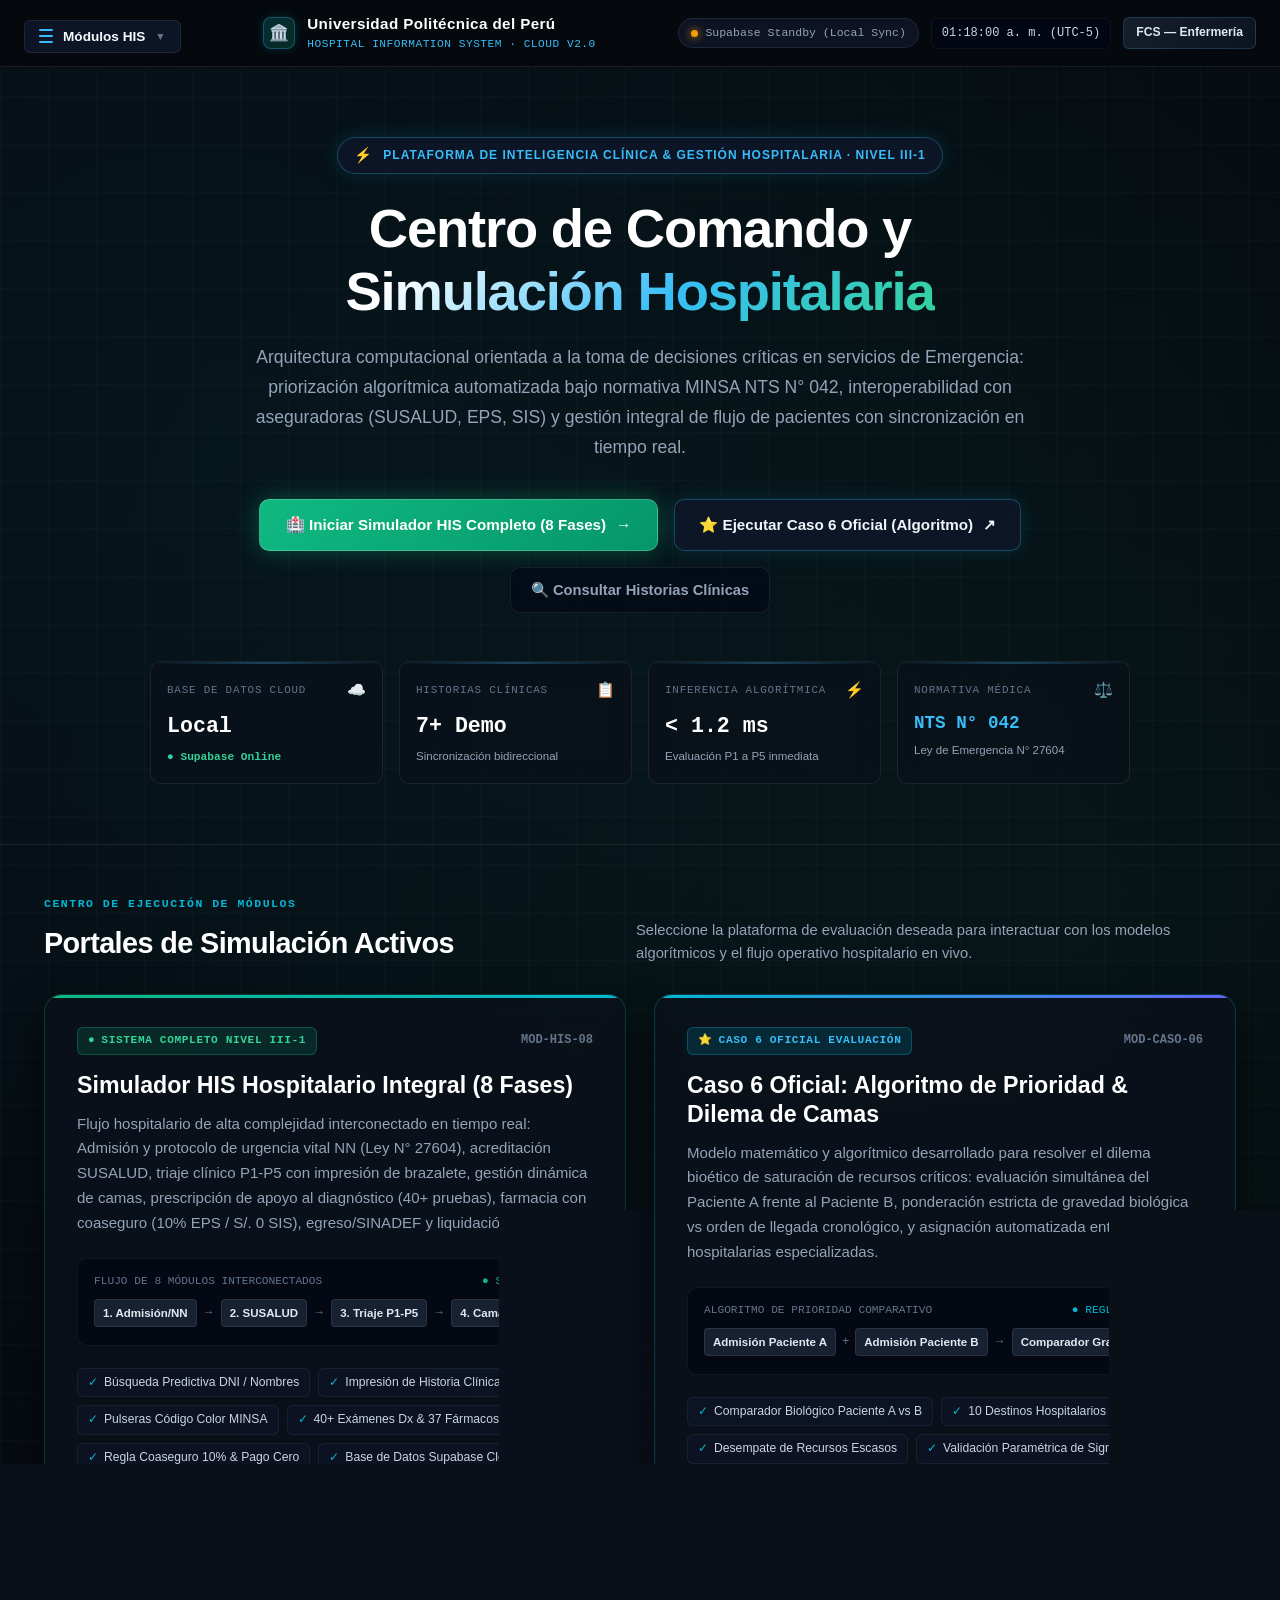
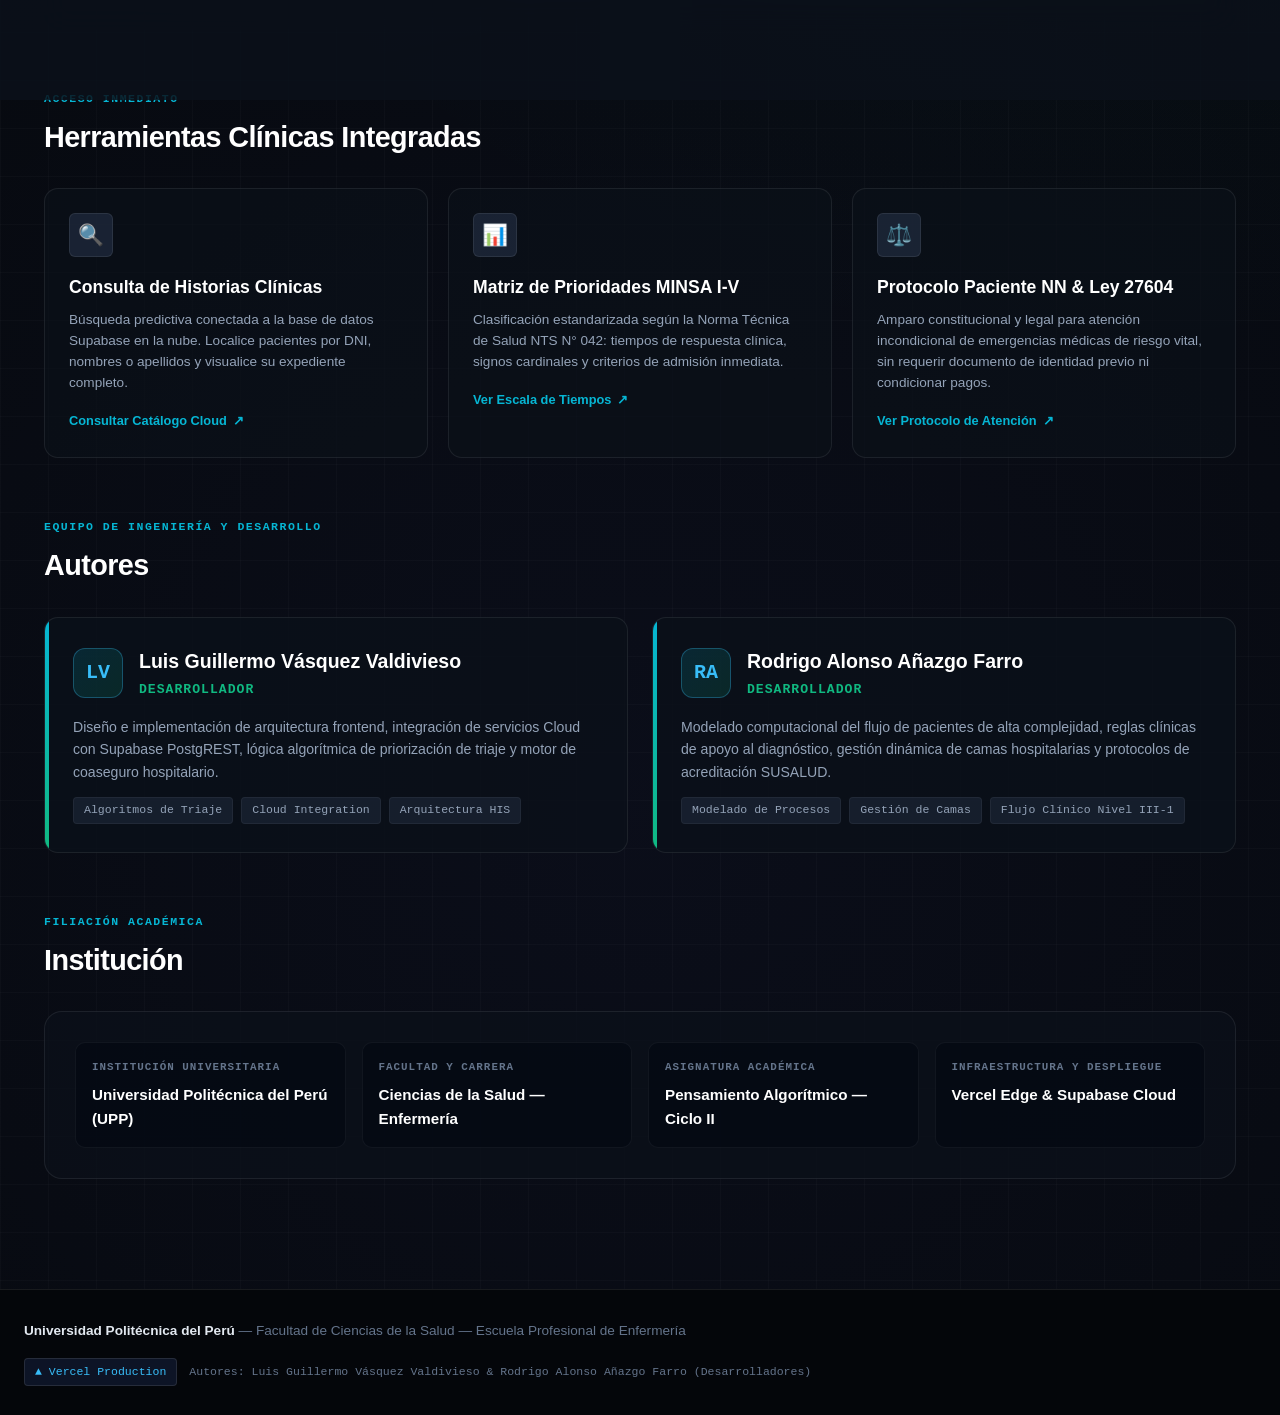
==== commit b20eae29: "Add files via upload" ====
--- a/index.html
+++ b/index.html
@@ -47,6 +47,12 @@
           <a href="facturacion.html" class="menu-item" style="margin-top:4px;">
             <span>🧾 Portal de Facturación &amp; Liquidación de Seguros</span>
             <span class="menu-badge" style="background:#0284c7; color:#fff;">TEDEF</span>
+          </a>
+
+          <!-- ITEM 4: ENTORNO DE SIMULACIÓN Y SANDBOX (CASOS CLÍNICOS Y ACCIDENTE MASIVO) -->
+          <a href="simulacion.html" class="menu-item" style="margin-top:4px;">
+            <span>🧪 Entorno de Simulación &amp; Sandbox Clínico</span>
+            <span class="menu-badge" style="background:#7c3aed; color:#fff;">Pruebas</span>
           </a>
 
           <div class="menu-separator"></div>
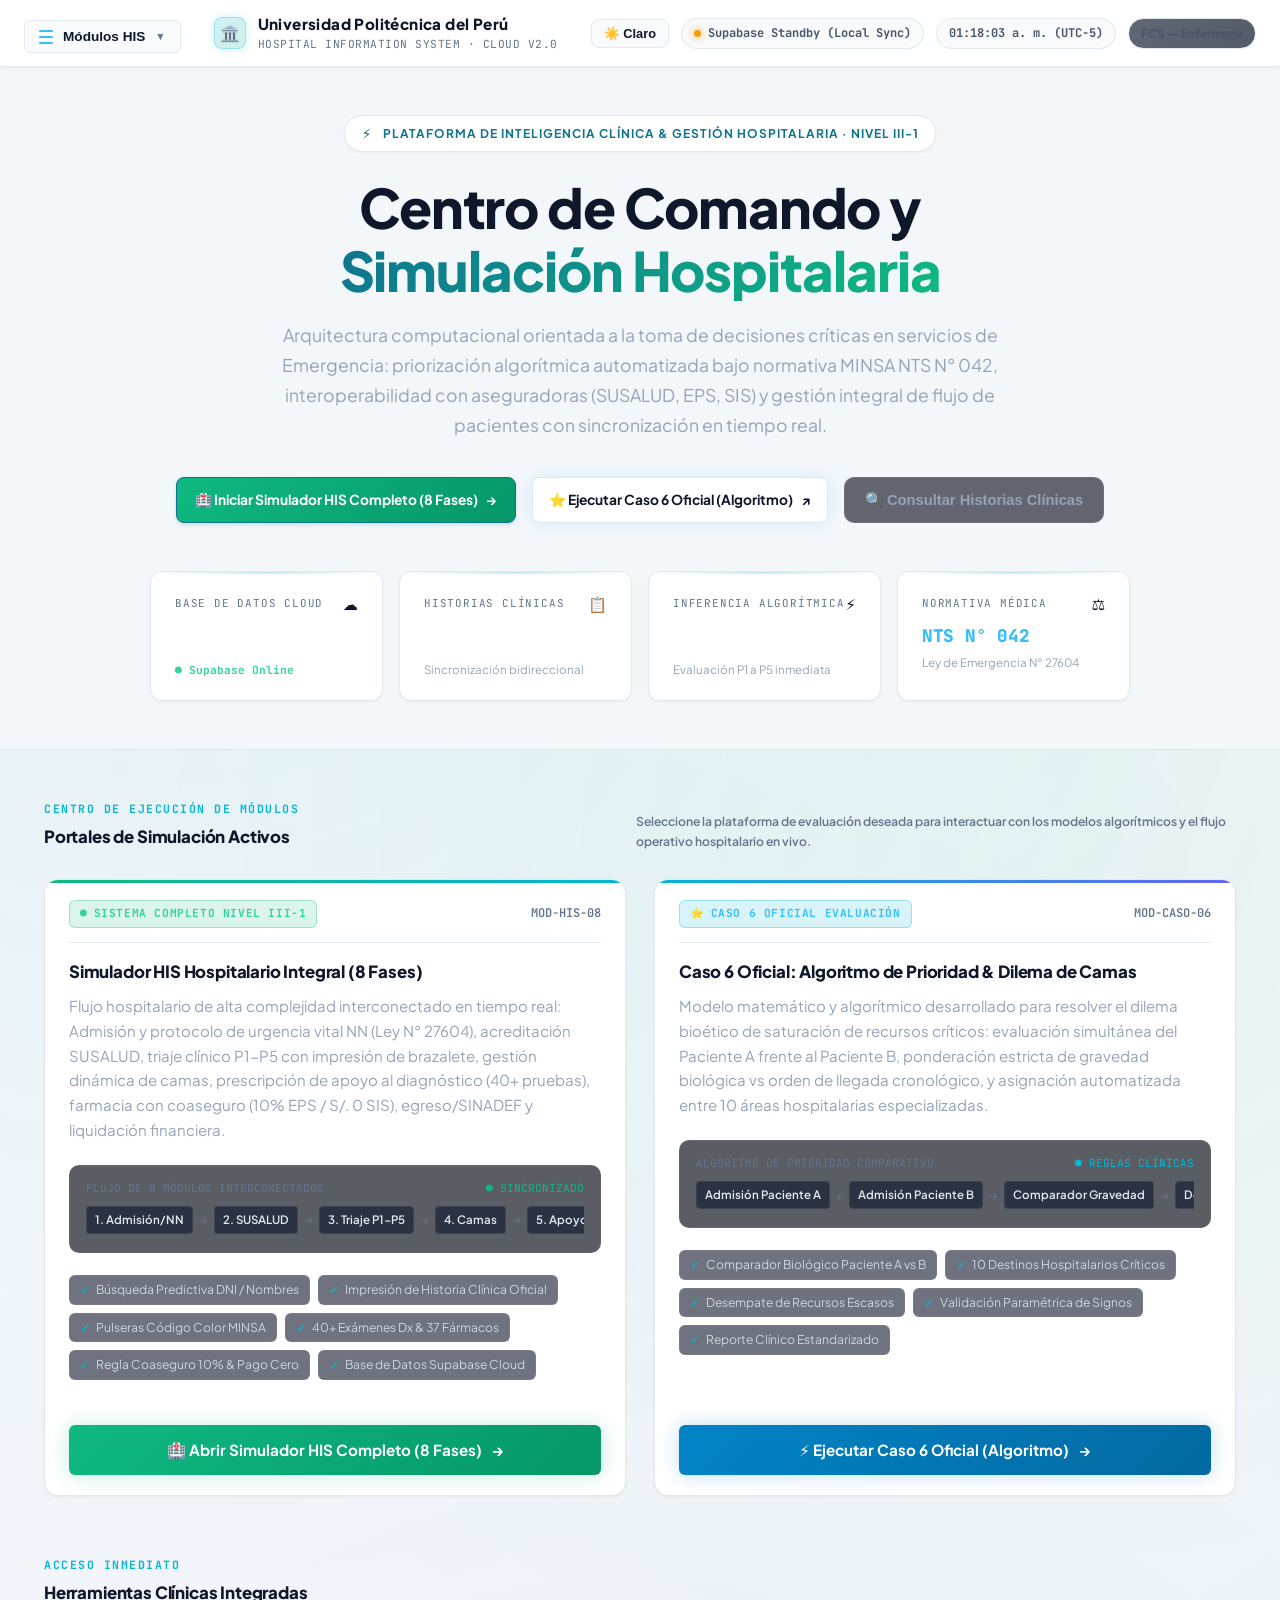
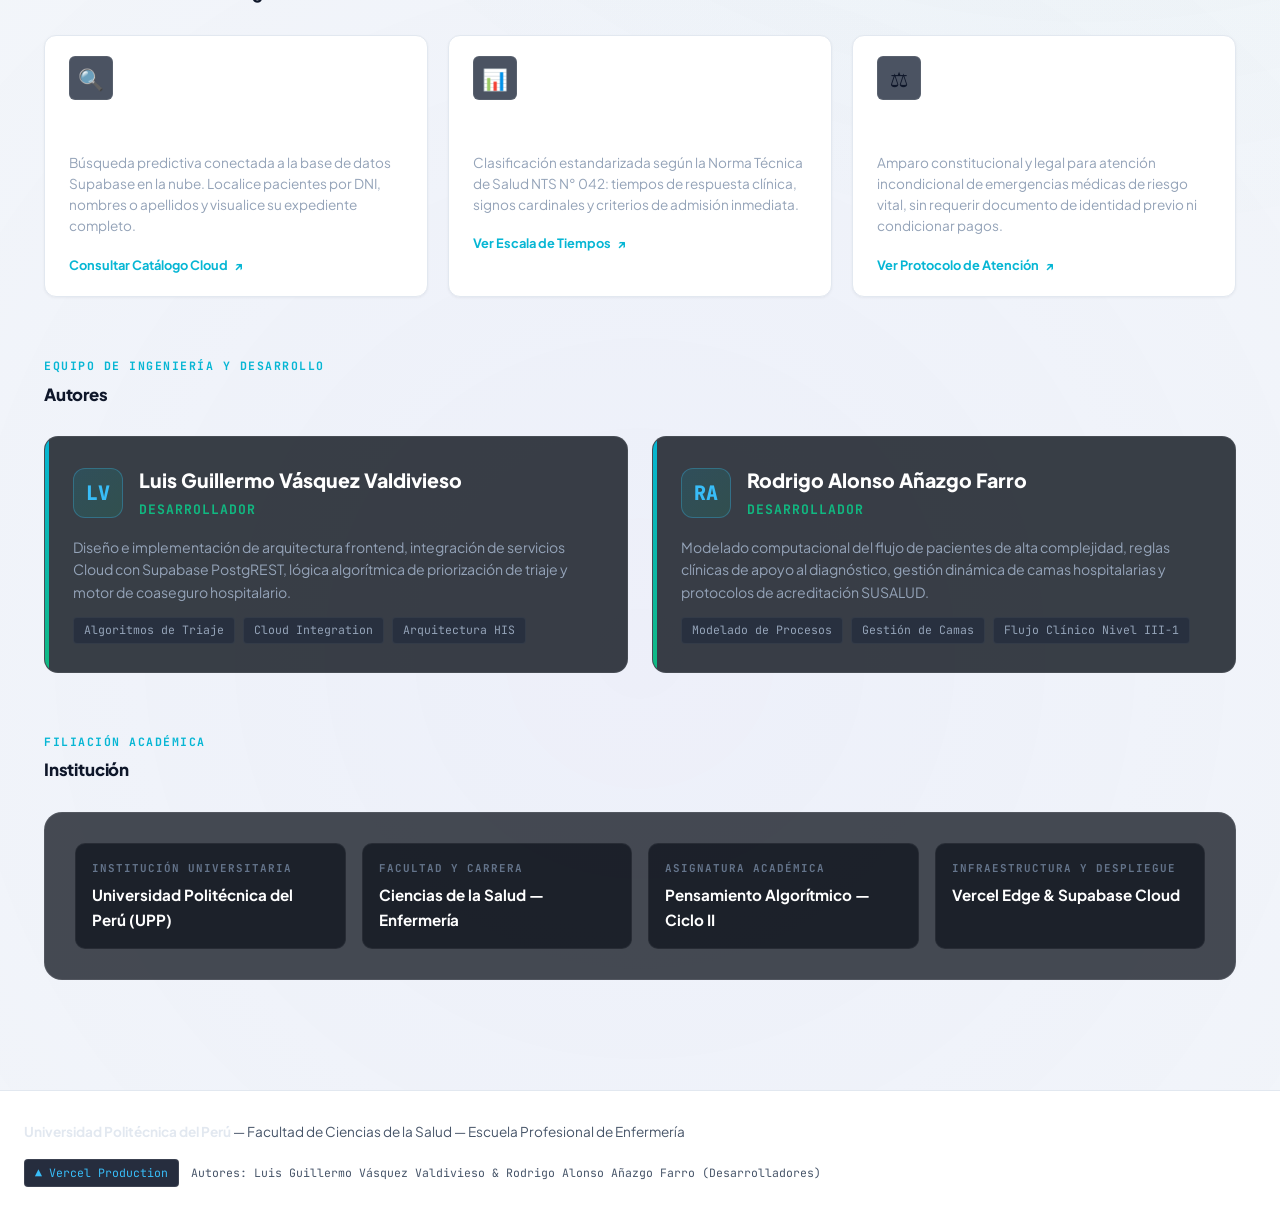
==== commit 27f70481: "Add files via upload" ====
--- a/index.html
+++ b/index.html
@@ -5,6 +5,7 @@
   <meta name="viewport" content="width=device-width, initial-scale=1.0">
   <title>Portal Clínico & Algoritmos Hospitalarios — Universidad Politécnica del Perú</title>
   <link rel="stylesheet" href="landing.css">
+  <link rel="stylesheet" href="design_system.css">
   <link rel="icon" href="data:image/svg+xml,<svg xmlns=%22http://www.w3.org/2000/svg%22 viewBox=%220 0 100 100%22><text y=%22.9em%22 font-size=%2290%22>🏥</text></svg>">
 </head>
 <body>
@@ -86,6 +87,8 @@
 
       <!-- DERECHA: TELEMETRÍA EN VIVO & RELOJ UTC-5 -->
       <div class="nav-telemetry-cluster">
+        <button type="button" class="btn-theme-toggle" id="btn_toggle_dark_mode" title="Cambiar tema">☀️ Claro</button>
+        
         <div class="telemetry-pill">
           <span class="telemetry-pulse-dot" id="supabaseDot"></span>
           <span id="supabasePillText">Conectando Supabase...</span>
@@ -567,5 +570,35 @@
   </footer>
 
   <script src="landing.js"></script>
+  <script>
+    (function() {
+      const tema = localStorage.getItem("upp_tema_ui") || "light";
+      if (tema === "dark") {
+        document.documentElement.setAttribute("data-theme", "dark");
+        if (document.body) document.body.setAttribute("data-theme", "dark");
+      }
+      window.addEventListener("DOMContentLoaded", function() {
+        const btn = document.getElementById("btn_toggle_dark_mode");
+        if (btn) {
+          const isDark = document.documentElement.getAttribute("data-theme") === "dark";
+          btn.innerHTML = isDark ? "🌙 Oscuro" : "☀️ Claro";
+          btn.onclick = function() {
+            const currentDark = document.documentElement.getAttribute("data-theme") === "dark";
+            const nuevo = currentDark ? "light" : "dark";
+            if (nuevo === "dark") {
+              document.documentElement.setAttribute("data-theme", "dark");
+              document.body.setAttribute("data-theme", "dark");
+              btn.innerHTML = "🌙 Oscuro";
+            } else {
+              document.documentElement.removeAttribute("data-theme");
+              document.body.removeAttribute("data-theme");
+              btn.innerHTML = "☀️ Claro";
+            }
+            localStorage.setItem("upp_tema_ui", nuevo);
+          };
+        }
+      });
+    })();
+  </script>
 </body>
 </html>
--- a/design_system.css
+++ b/design_system.css
@@ -0,0 +1,1512 @@
+/* ==============================================================================
+   PROYECTOSUPP.ONLINE — SISTEMA DE DISEÑO UNIFICADO HOSPITALARIO (CALM-TECH)
+   design_system.css
+   Estándares: WCAG 2.1 AA · IEC 62366-1 · NTS N° 042-MINSA · NTS N° 139-MINSA · Ley N° 27604
+   Autores: Facultad de Ciencias de la Salud — Escuela Profesional de Enfermería UPP
+   ============================================================================== */
+
+@import url('https://fonts.googleapis.com/css2?family=JetBrains+Mono:ital,wght@0,400;0,500;0,600;0,700;0,800;1,400&family=Plus+Jakarta+Sans:ital,wght@0,300;0,400;0,500;0,600;0,700;0,800;1,400;1,600&display=swap');
+
+/* ==============================================================================
+   1. TOKENS GLOBALES Y VARIABLES DE TEMA
+   ============================================================================== */
+:root {
+  /* Tipografía */
+  --font-sans: 'Plus Jakarta Sans', system-ui, -apple-system, BlinkMacSystemFont, "Segoe UI", Roboto, sans-serif;
+  --font-mono: 'JetBrains Mono', ui-monospace, SFMono-Regular, Menlo, Monaco, Consolas, monospace;
+
+  /* Modo Claro Calm-Tech Ergonómico (Anti-Fatiga Visual) */
+  --upp-bg-canvas: #F4F7FA;
+  --upp-surface: #FFFFFF;
+  --upp-subsurface: #F8FAFC;
+  --upp-elevated: #FFFFFF;
+  --upp-border: #E2E8F0;
+  --upp-border-hover: #CBD5E1;
+  --upp-divider: #F1F5F9;
+
+  --upp-text-primary: #0F172A;
+  --upp-text-secondary: #475569;
+  --upp-text-muted: #64748B;
+  --upp-text-disabled: #94A3B8;
+
+  /* Acento Tecnológico Clínico */
+  --upp-accent: #0E7490;
+  --upp-accent-hover: #155E75;
+  --upp-accent-subtle: #ECFEFF;
+  --upp-accent-border: #A5F3FC;
+  --upp-accent-focus: rgba(14, 116, 144, 0.22);
+
+  /* Sombras y Elevaciones */
+  --upp-shadow-card: 0 1px 3px rgba(15, 23, 42, 0.05);
+  --upp-shadow-hover: 0 4px 12px -2px rgba(15, 23, 42, 0.08);
+  --upp-shadow-elevated: 0 12px 28px -6px rgba(15, 23, 42, 0.12), 0 8px 10px -6px rgba(15, 23, 42, 0.06);
+
+  /* Exclusividad Semáforo Clínico NTS N° 042-MINSA / ESI v5 */
+  --prio-1-solid: #DC2626;
+  --prio-1-tint: rgba(220, 38, 38, 0.12);
+  --prio-1-text: #DC2626;
+  --prio-1-border: #DC2626;
+
+  --prio-2-solid: #EA580C;
+  --prio-2-tint: rgba(234, 88, 12, 0.12);
+  --prio-2-text: #C2410C;
+  --prio-2-border: #EA580C;
+
+  --prio-3-solid: #CA8A04;
+  --prio-3-tint: rgba(202, 138, 4, 0.12);
+  --prio-3-text: #A16207;
+  --prio-3-border: #CA8A04;
+
+  --prio-4-solid: #16A34A;
+  --prio-4-tint: rgba(22, 163, 74, 0.12);
+  --prio-4-text: #15803D;
+  --prio-4-border: #16A34A;
+
+  --prio-5-solid: #2563EB;
+  --prio-5-tint: rgba(37, 99, 235, 0.12);
+  --prio-5-text: #1D4ED8;
+  --prio-5-border: #2563EB;
+
+  /* Superficies Oscuras Fijas de Monitores Clínicos */
+  --monitor-bg: #0F172A;
+  --monitor-surface: #1E293B;
+  --monitor-border: #334155;
+  --monitor-text: #F8FAFC;
+  --monitor-muted: #94A3B8;
+}
+
+/* Modo Oscuro Unificado [data-theme="dark"] / .dark / html.dark */
+[data-theme="dark"],
+html.dark,
+.dark,
+body[data-theme="dark"] {
+  --upp-bg-canvas: #0B1120 !important;
+  --upp-surface: #111827 !important;
+  --upp-subsurface: #1E293B !important;
+  --upp-elevated: #1E293B !important;
+  --upp-border: #334155 !important;
+  --upp-border-hover: #475569 !important;
+  --upp-divider: #1E293B !important;
+
+  --upp-text-primary: #F1F5F9 !important;
+  --upp-text-secondary: #94A3B8 !important;
+  --upp-text-muted: #64748B !important;
+  --upp-text-disabled: #475569 !important;
+
+  --upp-accent: #06B6D4 !important;
+  --upp-accent-hover: #22D3EE !important;
+  --upp-accent-subtle: rgba(6, 182, 212, 0.15) !important;
+  --upp-accent-border: #0891B2 !important;
+  --upp-accent-focus: rgba(6, 182, 212, 0.28) !important;
+
+  --upp-shadow-card: 0 1px 3px rgba(0, 0, 0, 0.3) !important;
+  --upp-shadow-hover: 0 4px 12px -2px rgba(0, 0, 0, 0.45) !important;
+  --upp-shadow-elevated: 0 12px 28px -6px rgba(0, 0, 0, 0.6) !important;
+
+  /* Semáforo en Modo Oscuro (Alto Contraste WCAG 2.1 AA) */
+  --prio-1-tint: rgba(239, 68, 68, 0.18) !important;
+  --prio-1-text: #F87171 !important;
+  --prio-2-tint: rgba(249, 115, 22, 0.18) !important;
+  --prio-2-text: #FB923C !important;
+  --prio-3-tint: rgba(234, 179, 8, 0.18) !important;
+  --prio-3-text: #FDE047 !important;
+  --prio-4-tint: rgba(34, 197, 94, 0.18) !important;
+  --prio-4-text: #4ADE80 !important;
+  --prio-5-tint: rgba(59, 130, 246, 0.18) !important;
+  --prio-5-text: #60A5FA !important;
+}
+
+/* ==============================================================================
+   2. REINICIO TIPOGRÁFICO Y BASE CALM-TECH
+   ============================================================================== */
+*, *::before, *::after {
+  box-sizing: border-box;
+}
+
+html {
+  font-family: var(--font-sans);
+  background-color: var(--upp-bg-canvas);
+  color: var(--upp-text-primary);
+  line-height: 1.5;
+  -webkit-font-smoothing: antialiased;
+  -moz-osx-font-smoothing: grayscale;
+  scroll-behavior: smooth;
+}
+
+body {
+  font-family: var(--font-sans) !important;
+  background-color: var(--upp-bg-canvas) !important;
+  color: var(--upp-text-primary) !important;
+  margin: 0;
+  padding: 0;
+  overflow-x: hidden;
+}
+
+/* Tipografía Monoespaciada Estricta en Métricas, Códigos, Tiempos y Dinero */
+.font-mono,
+.vital-value,
+.news2-score,
+.monto-dinero,
+.cockpit-num,
+.score-badge,
+.estancia-badge,
+.prio-code,
+.prio-numero,
+.kpi-value,
+.cockpit-m-val,
+.kardex-table td:nth-child(2),
+.kardex-table td:nth-child(4),
+.tabla-ordenes-body td:nth-child(2),
+.tabla-ordenes-body td:nth-child(5),
+#pas_full, #pad_full, #fc_full, #fr_full, #temp_full, #spo2_full, #glasgow_full, #glucosa_full,
+#cie10_codigo, #ident_full, #c_triage_news2_score, #mon_news2_score,
+#liq_subtotal_bruto, #liq_cobertura_monto, #liq_total_paciente,
+#mon_spo2, #mon_fc, #mon_pa, #mon_fr, #mon_temp, #mon_glasgow,
+#txt_total_factura, #c_caja_monto_total,
+#soat_consumido_val, #soat_saldo_val, #soat_tope_val,
+#soat_poliza, #soat_placa,
+.monto-celda,
+.invoice-table td:nth-child(4),
+.invoice-table td:nth-child(6),
+#invoice_tbody td:nth-child(4),
+#invoice_tbody td:nth-child(6),
+input[type="number"],
+input[type="time"] {
+  font-family: var(--font-mono) !important;
+  font-variant-numeric: tabular-nums !important;
+  letter-spacing: -0.015em;
+}
+
+/* ==============================================================================
+   3. BIBLIOTECA DE COMPONENTES UNIFICADA (TARJETAS, INPUTS, BOTONES, TABLAS)
+   ============================================================================== */
+
+/* Tarjetas y Contenedores */
+.module-section,
+.card,
+.cockpit-stepper-card,
+.cockpit-action-card,
+.cockpit-summary-card,
+.reniec-consulta-card,
+.consentimiento-legal-card,
+.entorno-operativo-card,
+.soat-meter-card,
+.estancia-meter-card,
+.bloqueo-sinadef-card,
+.bandeja-posta-card,
+.kpi-card,
+.tech-card,
+.system-portal-card,
+.author-card,
+.tool-card,
+.inst-card {
+  background-color: var(--upp-surface) !important;
+  border: 1px solid var(--upp-border) !important;
+  border-radius: 12px !important;
+  padding: 20px 24px !important;
+  box-shadow: var(--upp-shadow-card) !important;
+  color: var(--upp-text-primary) !important;
+  transition: border-color 0.15s ease, box-shadow 0.15s ease;
+}
+
+/* Encabezados de Tarjetas y Secciones */
+.module-section-header,
+.card-header,
+.cockpit-summary-card-header,
+.portal-card-header {
+  border-bottom: 1px solid var(--upp-border) !important;
+  padding-bottom: 14px !important;
+  margin-bottom: 18px !important;
+  display: flex !important;
+  justify-content: space-between !important;
+  align-items: center !important;
+  flex-wrap: wrap !important;
+  gap: 10px !important;
+}
+
+.module-section-title,
+.card-title,
+.portal-title,
+.section-title {
+  font-size: 1.05rem !important;
+  font-weight: 800 !important;
+  color: var(--upp-text-primary) !important;
+  display: flex !important;
+  align-items: center !important;
+  gap: 10px !important;
+  letter-spacing: -0.01em;
+}
+
+.module-num-badge {
+  width: 28px !important;
+  height: 28px !important;
+  border-radius: 8px !important;
+  background-color: var(--upp-accent) !important;
+  color: #FFFFFF !important;
+  display: inline-flex !important;
+  align-items: center !important;
+  justify-content: center !important;
+  font-size: 0.82rem !important;
+  font-weight: 800 !important;
+  flex-shrink: 0 !important;
+}
+
+.module-section-subtitle,
+.card-subtitle,
+.section-desc {
+  font-size: 0.76rem !important;
+  font-weight: 600 !important;
+  color: var(--upp-text-muted) !important;
+  margin-top: 2px !important;
+}
+
+/* Controles de Formulario e Inputs */
+input[type="text"],
+input[type="number"],
+input[type="email"],
+input[type="password"],
+input[type="search"],
+input[type="date"],
+input[type="time"],
+select,
+textarea,
+.form-input,
+.input-full {
+  min-height: 42px !important;
+  border: 1.5px solid var(--upp-border) !important;
+  border-radius: 8px !important;
+  padding: 8px 12px !important;
+  font-family: var(--font-sans) !important;
+  font-size: 0.88rem !important;
+  color: var(--upp-text-primary) !important;
+  background-color: var(--upp-surface) !important;
+  transition: border-color 0.15s ease, box-shadow 0.15s ease, background-color 0.15s ease !important;
+  box-sizing: border-box !important;
+}
+
+input[type="number"],
+input[type="search"],
+input[type="time"] {
+  font-family: var(--font-mono) !important;
+}
+
+input:focus-visible,
+select:focus-visible,
+textarea:focus-visible,
+.form-input:focus-visible,
+.input-full:focus-visible {
+  border-color: var(--upp-accent) !important;
+  outline: none !important;
+  box-shadow: 0 0 0 3px var(--upp-accent-focus) !important;
+}
+
+label {
+  display: block;
+  font-size: 0.78rem !important;
+  font-weight: 700 !important;
+  color: var(--upp-text-secondary) !important;
+  text-transform: uppercase !important;
+  letter-spacing: 0.03em !important;
+  margin-bottom: 6px !important;
+}
+
+.form-hint,
+.cockpit-vital-hint {
+  font-size: 0.72rem !important;
+  color: var(--upp-text-muted) !important;
+  margin-top: 4px !important;
+  display: block;
+}
+
+/* Checkboxes y Radios Táctiles */
+input[type="checkbox"],
+input[type="radio"] {
+  width: 18px !important;
+  height: 18px !important;
+  accent-color: var(--upp-accent) !important;
+  cursor: pointer !important;
+}
+
+/* Botones Principales y Secundarios */
+.btn-full-primary,
+.btn-primary,
+.btn-launch-primary,
+.btn-act-primary,
+.btn-nav-primary {
+  background-color: var(--upp-accent) !important;
+  color: #FFFFFF !important;
+  border: 1px solid var(--upp-accent) !important;
+  border-radius: 8px !important;
+  min-height: 42px !important;
+  padding: 10px 18px !important;
+  font-weight: 700 !important;
+  font-size: 0.86rem !important;
+  cursor: pointer !important;
+  transition: all 0.15s ease !important;
+  display: inline-flex !important;
+  align-items: center !important;
+  justify-content: center !important;
+  gap: 8px !important;
+  box-shadow: 0 2px 4px rgba(14, 116, 144, 0.18) !important;
+  text-decoration: none !important;
+}
+
+.btn-full-primary:hover,
+.btn-primary:hover,
+.btn-launch-primary:hover,
+.btn-act-primary:hover,
+.btn-nav-primary:hover {
+  background-color: var(--upp-accent-hover) !important;
+  border-color: var(--upp-accent-hover) !important;
+}
+
+.btn-full-secondary,
+.btn-secondary,
+.btn-launch-secondary,
+.btn-act-outline,
+.btn-nav {
+  background-color: var(--upp-surface) !important;
+  color: var(--upp-text-primary) !important;
+  border: 1.5px solid var(--upp-border) !important;
+  border-radius: 8px !important;
+  min-height: 42px !important;
+  padding: 10px 16px !important;
+  font-weight: 700 !important;
+  font-size: 0.86rem !important;
+  cursor: pointer !important;
+  transition: all 0.15s ease !important;
+  display: inline-flex !important;
+  align-items: center !important;
+  justify-content: center !important;
+  gap: 8px !important;
+  text-decoration: none !important;
+}
+
+.btn-full-secondary:hover,
+.btn-secondary:hover,
+.btn-launch-secondary:hover,
+.btn-act-outline:hover,
+.btn-nav:hover {
+  background-color: var(--upp-subsurface) !important;
+  border-color: var(--upp-border-hover) !important;
+}
+
+/* Tablas Clínicas y Contables */
+table {
+  width: 100%;
+  border-collapse: separate;
+  border-spacing: 0;
+  border: 1px solid var(--upp-border);
+  border-radius: 10px;
+  overflow: hidden;
+  margin-top: 10px;
+}
+
+th {
+  background-color: var(--upp-subsurface) !important;
+  color: var(--upp-text-secondary) !important;
+  font-size: 0.74rem !important;
+  font-weight: 800 !important;
+  text-transform: uppercase !important;
+  letter-spacing: 0.04em !important;
+  border-bottom: 1.5px solid var(--upp-border) !important;
+  padding: 11px 14px !important;
+  text-align: left;
+}
+
+td {
+  padding: 11px 14px !important;
+  border-bottom: 1px solid var(--upp-border) !important;
+  color: var(--upp-text-primary) !important;
+  font-size: 0.85rem !important;
+  background-color: var(--upp-surface);
+  transition: background-color 0.1s ease;
+}
+
+tr:last-child td {
+  border-bottom: none !important;
+}
+
+tr:hover td {
+  background-color: var(--upp-subsurface) !important;
+}
+
+/* ==============================================================================
+   4. EXCLUSIVIDAD DEL SEMÁFORO CLÍNICO (NTS N° 042-MINSA / ESI v5)
+   ============================================================================== */
+.ui-badge-pill,
+.card-prio-badge,
+.score-badge-prio,
+.cat-badge {
+  display: inline-flex !important;
+  align-items: center !important;
+  gap: 6px !important;
+  padding: 4px 10px !important;
+  border-radius: 6px !important;
+  font-size: 0.75rem !important;
+  font-weight: 800 !important;
+  white-space: nowrap !important;
+}
+
+/* P-I Resucitación / Shock Trauma */
+.ui-badge-p1,
+.prio-p1 {
+  background-color: var(--prio-1-tint) !important;
+  border: 1px solid var(--prio-1-border) !important;
+  border-left: 4px solid var(--prio-1-border) !important;
+  color: var(--prio-1-text) !important;
+}
+
+/* Fondo rojo sólido EXCLUSIVO para P-1 Activa en Shock Trauma */
+.prio-p1-active-solid,
+.btn-p1-danger {
+  background-color: var(--prio-1-solid) !important;
+  border: 1px solid #B91C1C !important;
+  color: #FFFFFF !important;
+}
+
+.btn-p1-danger:hover {
+  background-color: #B91C1C !important;
+}
+
+/* P-II Emergencia */
+.ui-badge-p2,
+.prio-p2 {
+  background-color: var(--prio-2-tint) !important;
+  border: 1px solid var(--prio-2-border) !important;
+  border-left: 4px solid var(--prio-2-border) !important;
+  color: var(--prio-2-text) !important;
+}
+
+/* P-III Urgencia */
+.ui-badge-p3,
+.prio-p3 {
+  background-color: var(--prio-3-tint) !important;
+  border: 1px solid var(--prio-3-border) !important;
+  border-left: 4px solid var(--prio-3-border) !important;
+  color: var(--prio-3-text) !important;
+}
+
+/* P-IV Urgencia Menor */
+.ui-badge-p4,
+.prio-p4 {
+  background-color: var(--prio-4-tint) !important;
+  border: 1px solid var(--prio-4-border) !important;
+  border-left: 4px solid var(--prio-4-border) !important;
+  color: var(--prio-4-text) !important;
+}
+
+/* P-V No Urgente */
+.ui-badge-p5,
+.prio-p5 {
+  background-color: var(--prio-5-tint) !important;
+  border: 1px solid var(--prio-5-border) !important;
+  border-left: 4px solid var(--prio-5-border) !important;
+  color: var(--prio-5-text) !important;
+}
+
+/* Badges de Cobertura y Régimen */
+.badge-fua {
+  background-color: rgba(2, 132, 199, 0.12) !important;
+  color: #0284C7 !important;
+  border: 1px solid #7DD3FC !important;
+}
+
+.badge-essi {
+  background-color: rgba(16, 185, 129, 0.12) !important;
+  color: #059669 !important;
+  border: 1px solid #6EE7B7 !important;
+}
+
+.badge-siteds {
+  background-color: rgba(99, 102, 241, 0.12) !important;
+  color: #4F46E5 !important;
+  border: 1px solid #C7D2FE !important;
+}
+
+.badge-soat {
+  background-color: rgba(234, 88, 12, 0.12) !important;
+  color: #EA580C !important;
+  border: 1px solid #FDBA74 !important;
+}
+
+/* ==============================================================================
+   5. CABINA CLÍNICA /triaje_full & /triaje (3 ZONAS · ANCHO 1560px)
+   ============================================================================== */
+#cockpit_layout {
+  max-width: 1560px !important;
+  margin: 0 auto !important;
+  display: flex !important;
+  gap: 20px !important;
+  align-items: flex-start !important;
+  padding: 20px 24px 60px 24px !important;
+  box-sizing: border-box !important;
+}
+
+/* Barra Superior Fija (64px) */
+#cockpit_top_bar {
+  height: 64px !important;
+  background-color: var(--upp-surface) !important;
+  border-bottom: 1px solid var(--upp-border) !important;
+  display: flex !important;
+  align-items: center !important;
+  justify-content: space-between !important;
+  padding: 0 24px !important;
+  position: sticky !important;
+  top: 0 !important;
+  z-index: 1000 !important;
+  box-shadow: 0 1px 3px rgba(15, 23, 42, 0.04) !important;
+}
+
+.cockpit-logo-badge {
+  text-decoration: none !important;
+  color: var(--upp-text-primary) !important;
+  display: flex !important;
+  align-items: center !important;
+  gap: 10px !important;
+  font-weight: 800 !important;
+  font-size: 0.95rem !important;
+}
+
+.cockpit-logo-icon {
+  width: 32px !important;
+  height: 32px !important;
+  background-color: var(--upp-accent) !important;
+  color: #FFFFFF !important;
+  border-radius: 8px !important;
+  display: flex !important;
+  align-items: center !important;
+  justify-content: center !important;
+  font-size: 1rem !important;
+}
+
+/* Selector Segmentado de Entorno */
+.cockpit-sector-segment {
+  background-color: var(--upp-subsurface) !important;
+  border: 1px solid var(--upp-border) !important;
+  border-radius: 8px !important;
+  padding: 3px !important;
+  display: inline-flex !important;
+  gap: 3px !important;
+}
+
+.cockpit-sector-btn {
+  border: none !important;
+  background: transparent !important;
+  padding: 6px 12px !important;
+  border-radius: 6px !important;
+  font-size: 0.78rem !important;
+  font-weight: 700 !important;
+  color: var(--upp-text-secondary) !important;
+  cursor: pointer !important;
+  transition: all 0.15s ease !important;
+}
+
+.cockpit-sector-btn.active {
+  background-color: var(--upp-surface) !important;
+  color: var(--upp-accent) !important;
+  box-shadow: 0 1px 3px rgba(0, 0, 0, 0.08) !important;
+}
+
+/* Píldora de Contexto Central del Paciente */
+.cockpit-patient-pill {
+  background-color: var(--upp-subsurface) !important;
+  border: 1px solid var(--upp-border) !important;
+  border-radius: 9999px !important;
+  padding: 6px 18px !important;
+  display: flex !important;
+  align-items: center !important;
+  gap: 12px !important;
+  font-size: 0.8rem !important;
+}
+
+.cockpit-px-name {
+  font-weight: 800 !important;
+  color: var(--upp-text-primary) !important;
+  max-width: 220px !important;
+  overflow: hidden !important;
+  text-overflow: ellipsis !important;
+  white-space: nowrap !important;
+}
+
+/* Botón Conmutador de Tema (☀️/🌙) */
+.cockpit-btn-theme,
+.btn-theme-toggle {
+  background-color: var(--upp-subsurface) !important;
+  border: 1.5px solid var(--upp-border) !important;
+  color: var(--upp-text-primary) !important;
+  font-size: 0.8rem !important;
+  font-weight: 700 !important;
+  padding: 6px 12px !important;
+  border-radius: 8px !important;
+  cursor: pointer !important;
+  display: inline-flex !important;
+  align-items: center !important;
+  gap: 6px !important;
+  transition: all 0.15s ease !important;
+}
+
+.cockpit-btn-theme:hover,
+.btn-theme-toggle:hover {
+  background-color: var(--upp-border) !important;
+  color: var(--upp-text-primary) !important;
+}
+
+/* Columna Izquierda (260px) — Stepper & ED Track Board */
+#cockpit_sidebar_left {
+  width: 260px !important;
+  flex-shrink: 0 !important;
+  position: sticky !important;
+  top: 84px !important;
+  display: flex !important;
+  flex-direction: column !important;
+  gap: 16px !important;
+}
+
+.cockpit-step-item {
+  display: flex !important;
+  align-items: center !important;
+  gap: 12px !important;
+  padding: 10px 12px !important;
+  border-radius: 8px !important;
+  border: 1.5px solid transparent !important;
+  cursor: pointer !important;
+  transition: all 0.15s ease !important;
+  margin-bottom: 4px !important;
+}
+
+.cockpit-step-item:hover {
+  background-color: var(--upp-subsurface) !important;
+}
+
+.cockpit-step-item.active {
+  background-color: var(--upp-accent-subtle) !important;
+  border-color: var(--upp-accent-border) !important;
+}
+
+.cockpit-step-num {
+  width: 28px !important;
+  height: 28px !important;
+  border-radius: 8px !important;
+  background-color: var(--upp-border) !important;
+  color: var(--upp-text-secondary) !important;
+  font-weight: 800 !important;
+  font-size: 0.8rem !important;
+  display: flex !important;
+  align-items: center !important;
+  justify-content: center !important;
+  flex-shrink: 0 !important;
+}
+
+.cockpit-step-item.active .cockpit-step-num {
+  background-color: var(--upp-accent) !important;
+  color: #FFFFFF !important;
+}
+
+.cockpit-step-name {
+  font-size: 0.84rem !important;
+  font-weight: 700 !important;
+  color: var(--upp-text-primary) !important;
+}
+
+.cockpit-step-sub {
+  font-size: 0.72rem !important;
+  color: var(--upp-text-muted) !important;
+}
+
+/* ED Track Board & Bandeja de Posta en Sidebar Izquierdo */
+#cockpit_posta_wrapper {
+  background-color: var(--upp-surface) !important;
+  border: 1px solid var(--upp-border) !important;
+  border-radius: 12px !important;
+  padding: 12px !important;
+  box-shadow: var(--upp-shadow-card) !important;
+}
+
+.bandeja-tabs-wrapper {
+  display: flex !important;
+  gap: 4px !important;
+  overflow-x: auto !important;
+  padding-bottom: 6px !important;
+  margin-bottom: 8px !important;
+  scrollbar-width: thin;
+}
+
+.bandeja-tab-btn {
+  font-size: 0.72rem !important;
+  font-weight: 700 !important;
+  padding: 4px 8px !important;
+  border-radius: 6px !important;
+  border: 1px solid var(--upp-border) !important;
+  background-color: var(--upp-subsurface) !important;
+  color: var(--upp-text-secondary) !important;
+  cursor: pointer !important;
+  white-space: nowrap !important;
+  transition: all 0.15s ease !important;
+}
+
+.bandeja-tab-btn.active {
+  background-color: var(--upp-accent) !important;
+  color: #FFFFFF !important;
+  border-color: var(--upp-accent) !important;
+}
+
+/* Tarjetas Compactas del Track Board (#trackboard_pacientes_lista) */
+#trackboard_pacientes_lista > div {
+  background-color: var(--upp-surface) !important;
+  border: 1px solid var(--upp-border) !important;
+  border-radius: 8px !important;
+  padding: 8px 10px !important;
+  cursor: pointer !important;
+  transition: all 0.15s ease !important;
+  box-shadow: 0 1px 2px rgba(15, 23, 42, 0.04) !important;
+}
+
+#trackboard_pacientes_lista > div:hover {
+  background-color: var(--upp-subsurface) !important;
+  border-color: var(--upp-border-hover) !important;
+}
+
+/* Columna Central (Workspace de Módulos) */
+#cockpit_workspace_center {
+  flex: 1 !important;
+  min-width: 0 !important;
+  display: flex !important;
+  flex-direction: column !important;
+  gap: 16px !important;
+}
+
+/* Barra Táctica de Ingresos Rápidos */
+.cockpit-tactical-bar {
+  background-color: var(--upp-surface) !important;
+  border: 1px solid var(--upp-border) !important;
+  border-radius: 12px !important;
+  padding: 12px 16px !important;
+  display: flex !important;
+  align-items: center !important;
+  justify-content: space-between !important;
+  flex-wrap: wrap !important;
+  gap: 10px !important;
+  box-shadow: var(--upp-shadow-card) !important;
+}
+
+.cockpit-tactical-btn {
+  background-color: var(--upp-surface) !important;
+  border: 1.5px solid var(--upp-border) !important;
+  color: var(--upp-text-primary) !important;
+  padding: 8px 14px !important;
+  border-radius: 8px !important;
+  font-size: 0.8rem !important;
+  font-weight: 700 !important;
+  cursor: pointer !important;
+  transition: all 0.15s ease !important;
+  display: inline-flex !important;
+  align-items: center !important;
+  gap: 6px !important;
+}
+
+.cockpit-tactical-btn:hover {
+  background-color: var(--upp-subsurface) !important;
+  border-color: var(--upp-border-hover) !important;
+}
+
+/* Grilla de 4 Columnas de Signos Vitales (Módulo 1) */
+.cockpit-vitals-grid {
+  display: grid !important;
+  grid-template-columns: repeat(4, 1fr) !important;
+  gap: 12px !important;
+  margin-bottom: 16px !important;
+}
+
+.cockpit-vital-box {
+  background-color: var(--upp-subsurface) !important;
+  border: 1px solid var(--upp-border) !important;
+  border-radius: 10px !important;
+  padding: 10px 12px !important;
+}
+
+.cockpit-vital-label {
+  font-size: 0.72rem !important;
+  font-weight: 700 !important;
+  color: var(--upp-text-secondary) !important;
+  margin-bottom: 4px !important;
+  text-transform: uppercase !important;
+}
+
+.cockpit-vital-input {
+  height: 42px !important;
+  font-size: 1.05rem !important;
+  font-weight: 800 !important;
+  border: 1.5px solid var(--upp-border) !important;
+  border-radius: 8px !important;
+  padding: 0 10px !important;
+  background-color: var(--upp-surface) !important;
+  color: var(--upp-text-primary) !important;
+  width: 100% !important;
+}
+
+/* Resumen Sellado de Triaje y Caja (Estados Legales Profesionales) */
+.cockpit-summary-grid {
+  display: grid !important;
+  grid-template-columns: repeat(auto-fit, minmax(130px, 1fr)) !important;
+  gap: 12px !important;
+}
+
+.cockpit-summary-item {
+  background-color: var(--upp-subsurface) !important;
+  border: 1px solid var(--upp-border) !important;
+  border-radius: 8px !important;
+  padding: 8px 12px !important;
+}
+
+.cockpit-summary-label {
+  font-size: 0.7rem !important;
+  font-weight: 700 !important;
+  color: var(--upp-text-muted) !important;
+  text-transform: uppercase !important;
+  margin-bottom: 2px !important;
+}
+
+.cockpit-summary-val {
+  font-size: 0.88rem !important;
+  font-weight: 800 !important;
+  color: var(--upp-text-primary) !important;
+}
+
+.cockpit-seal-box {
+  margin-top: 12px !important;
+  padding: 10px 14px !important;
+  background-color: rgba(22, 163, 74, 0.08) !important;
+  border: 1px solid rgba(22, 163, 74, 0.25) !important;
+  border-radius: 8px !important;
+  display: flex !important;
+  justify-content: space-between !important;
+  align-items: center !important;
+  font-size: 0.78rem !important;
+  color: #166534 !important;
+}
+
+[data-theme="dark"] .cockpit-seal-box {
+  color: #86EFAC !important;
+  background-color: rgba(22, 163, 74, 0.15) !important;
+}
+
+/* Columna Derecha (330px) — Monitor Fisiológico & Acción Principal */
+#cockpit_sidebar_right {
+  width: 330px !important;
+  flex-shrink: 0 !important;
+  position: sticky !important;
+  top: 84px !important;
+  display: flex !important;
+  flex-direction: column !important;
+  gap: 16px !important;
+}
+
+.cockpit-monitor-card {
+  background-color: var(--monitor-bg) !important;
+  border: 1px solid var(--monitor-border) !important;
+  border-radius: 14px !important;
+  padding: 18px 20px !important;
+  color: var(--monitor-text) !important;
+  box-shadow: 0 4px 20px -2px rgba(15, 23, 42, 0.4) !important;
+}
+
+.cockpit-monitor-header {
+  display: flex !important;
+  align-items: center !important;
+  justify-content: space-between !important;
+  border-bottom: 1px solid var(--monitor-border) !important;
+  padding-bottom: 10px !important;
+  margin-bottom: 14px !important;
+}
+
+.cockpit-monitor-title {
+  font-size: 0.75rem !important;
+  font-weight: 800 !important;
+  letter-spacing: 0.05em !important;
+  color: #38BDF8 !important;
+  text-transform: uppercase !important;
+  display: flex !important;
+  align-items: center !important;
+  gap: 6px !important;
+}
+
+.cockpit-pulse-dot {
+  width: 8px !important;
+  height: 8px !important;
+  border-radius: 50% !important;
+  background-color: #10B981 !important;
+  box-shadow: 0 0 0 3px rgba(16, 185, 129, 0.25) !important;
+  animation: pulseBeacon 1.8s infinite !important;
+}
+
+@keyframes pulseBeacon {
+  0% { transform: scale(0.95); opacity: 0.8; }
+  50% { transform: scale(1.15); opacity: 1; }
+  100% { transform: scale(0.95); opacity: 0.8; }
+}
+
+.cockpit-monitor-vitals-row {
+  display: grid !important;
+  grid-template-columns: repeat(2, 1fr) !important;
+  gap: 10px !important;
+  margin-bottom: 12px !important;
+}
+
+.cockpit-monitor-item {
+  background-color: var(--monitor-surface) !important;
+  border-radius: 8px !important;
+  padding: 8px 10px !important;
+}
+
+.cockpit-m-label {
+  font-size: 0.68rem !important;
+  font-weight: 700 !important;
+  color: var(--monitor-muted) !important;
+  margin-bottom: 2px !important;
+}
+
+.cockpit-m-val {
+  font-size: 1.15rem !important;
+  font-weight: 800 !important;
+  color: var(--monitor-text) !important;
+  line-height: 1.1 !important;
+}
+
+.cockpit-m-unit {
+  font-size: 0.68rem !important;
+  color: var(--upp-text-muted) !important;
+  margin-left: 2px !important;
+}
+
+.cockpit-monitor-scores {
+  display: flex !important;
+  gap: 8px !important;
+  margin-bottom: 14px !important;
+}
+
+.cockpit-score-box {
+  flex: 1 !important;
+  background-color: var(--monitor-surface) !important;
+  border-radius: 8px !important;
+  padding: 8px 10px !important;
+  text-align: center !important;
+}
+
+.cockpit-score-num {
+  font-size: 1.05rem !important;
+  font-weight: 800 !important;
+  line-height: 1.2 !important;
+}
+
+.cockpit-score-sub {
+  font-size: 0.68rem !important;
+  color: var(--monitor-muted) !important;
+  font-weight: 600 !important;
+}
+
+.cockpit-beds-summary {
+  font-size: 0.76rem !important;
+  color: var(--monitor-muted) !important;
+  display: flex !important;
+  align-items: center !important;
+  justify-content: space-between !important;
+  border-top: 1px solid var(--monitor-border) !important;
+  padding-top: 10px !important;
+}
+
+/* Botón de Acción Principal de Posta (Cockpit CTA) */
+.cockpit-primary-action-btn {
+  width: 100% !important;
+  height: 48px !important;
+  background-color: var(--upp-accent) !important;
+  color: #FFFFFF !important;
+  border: none !important;
+  border-radius: 10px !important;
+  font-size: 0.92rem !important;
+  font-weight: 800 !important;
+  cursor: pointer !important;
+  transition: all 0.2s ease !important;
+  display: flex !important;
+  align-items: center !important;
+  justify-content: center !important;
+  gap: 8px !important;
+  box-shadow: 0 4px 12px rgba(14, 116, 144, 0.28) !important;
+}
+
+.cockpit-primary-action-btn:hover {
+  background-color: var(--upp-accent-hover) !important;
+}
+
+.cockpit-action-meta {
+  font-size: 0.72rem !important;
+  color: var(--upp-text-muted) !important;
+  text-align: center !important;
+  margin-top: 8px !important;
+  line-height: 1.35 !important;
+}
+
+/* ==============================================================================
+   6. LOGIN RBAC Y SELECTOR DE MODOS (#modal_login_rbac)
+   ============================================================================== */
+#modal_login_rbac,
+.modal-rbac-overlay {
+  background-color: rgba(15, 23, 42, 0.6) !important;
+  backdrop-filter: blur(4px) !important;
+  z-index: 100050 !important;
+}
+
+#modal_login_rbac > div,
+.modal-rbac-dialog {
+  max-width: 520px !important;
+  width: 90% !important;
+  background-color: var(--upp-surface) !important;
+  border: 1px solid var(--upp-border) !important;
+  border-radius: 14px !important;
+  box-shadow: var(--upp-shadow-elevated) !important;
+  overflow: hidden !important;
+}
+
+/* ==============================================================================
+   7. PÁGINA DE INICIO / PORTAL (index.html)
+   ============================================================================== */
+.tech-navbar {
+  background-color: var(--upp-surface) !important;
+  border-bottom: 1px solid var(--upp-border) !important;
+  box-shadow: var(--upp-shadow-card) !important;
+  position: sticky !important;
+  top: 0 !important;
+  z-index: 1000 !important;
+  backdrop-filter: blur(8px) !important;
+}
+
+.nav-brand-title {
+  color: var(--upp-text-primary) !important;
+}
+
+.nav-brand-sub {
+  color: var(--upp-text-muted) !important;
+}
+
+.dropdown-menu {
+  background-color: var(--upp-surface) !important;
+  border: 1px solid var(--upp-border) !important;
+  box-shadow: var(--upp-shadow-elevated) !important;
+  color: var(--upp-text-primary) !important;
+}
+
+.menu-item {
+  color: var(--upp-text-primary) !important;
+}
+
+.menu-item:hover {
+  background-color: var(--upp-subsurface) !important;
+}
+
+.dropdown-trigger-btn {
+  background-color: var(--upp-subsurface) !important;
+  border: 1px solid var(--upp-border) !important;
+  color: var(--upp-text-primary) !important;
+}
+
+.hero-section {
+  background: var(--upp-bg-canvas) !important;
+  color: var(--upp-text-primary) !important;
+  border-bottom: 1px solid var(--upp-border) !important;
+  padding: 48px 24px !important;
+}
+
+.hero-title {
+  color: var(--upp-text-primary) !important;
+  font-weight: 800 !important;
+  letter-spacing: -0.02em !important;
+}
+
+.hero-title-highlight {
+  background: linear-gradient(135deg, var(--upp-accent) 0%, #10B981 100%) !important;
+  -webkit-background-clip: text !important;
+  -webkit-text-fill-color: transparent !important;
+}
+
+.hero-tag {
+  background-color: var(--upp-surface) !important;
+  border: 1px solid var(--upp-border) !important;
+  color: var(--upp-accent) !important;
+  box-shadow: var(--upp-shadow-card) !important;
+}
+
+.telemetry-pill,
+.clock-pill,
+.upp-pill {
+  background-color: var(--upp-subsurface) !important;
+  border: 1px solid var(--upp-border) !important;
+  color: var(--upp-text-secondary) !important;
+  font-size: 0.75rem !important;
+  font-weight: 700 !important;
+  padding: 5px 12px !important;
+  border-radius: 9999px !important;
+}
+
+.telemetry-grid {
+  display: grid !important;
+  grid-template-columns: repeat(auto-fit, minmax(220px, 1fr)) !important;
+  gap: 16px !important;
+  margin-top: 28px !important;
+}
+
+.system-portal-card {
+  background-color: var(--upp-surface) !important;
+  border: 1px solid var(--upp-border) !important;
+  border-radius: 14px !important;
+  box-shadow: var(--upp-shadow-card) !important;
+}
+
+.system-portal-card:hover {
+  box-shadow: var(--upp-shadow-hover) !important;
+  border-color: var(--upp-accent) !important;
+}
+
+.tech-footer {
+  background-color: var(--upp-surface) !important;
+  border-top: 1px solid var(--upp-border) !important;
+  color: var(--upp-text-secondary) !important;
+}
+
+/* ==============================================================================
+   8. PORTAL DE FACTURACIÓN Y LIQUIDACIÓN TEDEF (facturacion.html)
+   ============================================================================== */
+.top-nav {
+  background-color: var(--upp-surface) !important;
+  border-bottom: 1px solid var(--upp-border) !important;
+  color: var(--upp-text-primary) !important;
+  box-shadow: var(--upp-shadow-card) !important;
+}
+
+.top-nav .nav-brand {
+  color: var(--upp-text-primary) !important;
+}
+
+.top-nav .nav-brand-title {
+  color: var(--upp-text-primary) !important;
+}
+
+.legal-alert {
+  background-color: rgba(22, 163, 74, 0.08) !important;
+  border: 1.5px solid rgba(22, 163, 74, 0.3) !important;
+  border-left: 5px solid #16A34A !important;
+  border-radius: 10px !important;
+  padding: 16px 20px !important;
+  margin-bottom: 24px !important;
+}
+
+.legal-alert-header {
+  color: #166534 !important;
+  font-weight: 800 !important;
+  font-size: 0.95rem !important;
+}
+
+[data-theme="dark"] .legal-alert-header {
+  color: #86EFAC !important;
+}
+
+.legal-alert-text {
+  font-size: 0.84rem !important;
+  color: var(--upp-text-secondary) !important;
+  line-height: 1.45 !important;
+}
+
+.demo-grid {
+  display: grid !important;
+  grid-template-columns: repeat(auto-fit, minmax(220px, 1fr)) !important;
+  gap: 14px !important;
+}
+
+.demo-item {
+  background-color: var(--upp-subsurface) !important;
+  padding: 12px 14px !important;
+  border-radius: 8px !important;
+  border: 1px solid var(--upp-border) !important;
+}
+
+.demo-label {
+  font-size: 0.72rem !important;
+  font-weight: 700 !important;
+  color: var(--upp-text-muted) !important;
+  text-transform: uppercase !important;
+  margin-bottom: 2px !important;
+}
+
+.demo-value {
+  font-size: 0.95rem !important;
+  font-weight: 800 !important;
+  color: var(--upp-text-primary) !important;
+}
+
+/* Estado de Cuenta Financiero de Módulo 8 & Facturación */
+.estado-cuenta-box,
+#panel_resumen_contable_susalud {
+  background-color: var(--upp-surface) !important;
+  border: 1.5px solid var(--upp-border) !important;
+  border-radius: 12px !important;
+  padding: 18px 22px !important;
+  box-shadow: var(--upp-shadow-card) !important;
+}
+
+.totales-grid,
+.resumen-liquidacion-card {
+  background-color: var(--upp-subsurface) !important;
+  border: 1px solid var(--upp-border) !important;
+  border-radius: 10px !important;
+  padding: 16px !important;
+  margin-top: 16px !important;
+}
+
+/* ==============================================================================
+   9. FEEDBACK VISUAL: TOASTS Y MODALES CLÍNICOS (ui_feedback.css)
+   ============================================================================== */
+#ui_toast_container {
+  max-width: 320px !important;
+  bottom: 24px !important;
+  right: 24px !important;
+  z-index: 100050 !important;
+}
+
+.ui-toast {
+  background-color: var(--upp-surface) !important;
+  border: 1px solid var(--upp-border) !important;
+  border-radius: 10px !important;
+  box-shadow: var(--upp-shadow-elevated) !important;
+  color: var(--upp-text-primary) !important;
+  padding: 10px 14px !important;
+}
+
+.ui-modal-overlay,
+.tech-modal-overlay {
+  background-color: rgba(15, 23, 42, 0.6) !important;
+  backdrop-filter: blur(4px) !important;
+  z-index: 100000 !important;
+}
+
+.ui-modal-card,
+.tech-modal-dialog {
+  max-width: 520px !important;
+  background-color: var(--upp-surface) !important;
+  border: 1px solid var(--upp-border) !important;
+  border-radius: 14px !important;
+  box-shadow: var(--upp-shadow-elevated) !important;
+  color: var(--upp-text-primary) !important;
+}
+
+/* ==============================================================================
+   10. ESTILOS DE IMPRESIÓN LIMPIOS (@media print)
+   (Protege estrictamente dimensiones y márgenes de Pulsera QR)
+   ============================================================================== */
+@media print {
+  body:not(.pulsera-print) #cockpit_top_bar,
+  body:not(.pulsera-print) #cockpit_sidebar_left,
+  body:not(.pulsera-print) #cockpit_sidebar_right,
+  body:not(.pulsera-print) .top-nav,
+  body:not(.pulsera-print) .tech-navbar,
+  body:not(.pulsera-print) .actions-bar,
+  body:not(.pulsera-print) button {
+    display: none !important;
+  }
+
+  body:not(.pulsera-print) {
+    background: #FFFFFF !important;
+    color: #000000 !important;
+    font-size: 11pt !important;
+  }
+
+  body:not(.pulsera-print) .container,
+  body:not(.pulsera-print) #cockpit_workspace_center {
+    width: 100% !important;
+    max-width: 100% !important;
+    padding: 0 !important;
+    margin: 0 !important;
+  }
+}
+
+/* ==============================================================================
+   11. RESPONSIVE ADAPTATIVO (ESCRITORIO 1440px · TABLET 900px · MÓVIL 390px)
+   ============================================================================== */
+@media (max-width: 1180px) {
+  #cockpit_layout {
+    flex-direction: column !important;
+    padding: 14px 16px !important;
+  }
+
+  #cockpit_sidebar_left,
+  #cockpit_sidebar_right {
+    width: 100% !important;
+    position: static !important;
+  }
+
+  .cockpit-stepper-title {
+    width: 100% !important;
+    flex-basis: 100% !important;
+    margin-bottom: 6px !important;
+  }
+
+  .cockpit-stepper-card {
+    display: flex !important;
+    flex-wrap: wrap !important;
+    gap: 8px !important;
+    padding: 10px !important;
+  }
+
+  .cockpit-step-item {
+    flex-shrink: 0 !important;
+    margin-bottom: 0 !important;
+  }
+
+  .cockpit-vitals-grid {
+    grid-template-columns: repeat(2, 1fr) !important;
+  }
+}
+
+@media (max-width: 768px) {
+  #cockpit_top_bar {
+    position: relative !important;
+    height: auto !important;
+    padding: 12px 16px !important;
+    flex-direction: column !important;
+    gap: 10px !important;
+  }
+
+  .cockpit-top-left,
+  .cockpit-top-center,
+  .cockpit-top-right {
+    width: 100% !important;
+    justify-content: space-between !important;
+    flex-wrap: wrap !important;
+    gap: 8px !important;
+  }
+
+  .cockpit-vitals-grid {
+    grid-template-columns: 1fr !important;
+  }
+
+  .cockpit-tactical-bar {
+    flex-direction: column !important;
+    align-items: stretch !important;
+  }
+
+  .cockpit-tactical-group {
+    width: 100% !important;
+    justify-content: stretch !important;
+  }
+
+  .cockpit-tactical-btn {
+    flex: 1 !important;
+    justify-content: center !important;
+  }
+}
+
+/* ==============================================================================
+   12. COBERTURA TOTAL DE MODO OSCURO (INLINE STYLES OVERRIDE)
+   ============================================================================== */
+[data-theme="dark"] .module-section,
+html[data-theme="dark"] .module-section,
+[data-theme="dark"] .module-section-body,
+[data-theme="dark"] .module-section-header,
+html[data-theme="dark"] .module-section-header,
+body[data-theme="dark"] .module-section-header,
+.dark .module-section-header,
+html.dark .module-section-header,
+[data-theme="dark"] .module-card,
+[data-theme="dark"] .section-container,
+[data-theme="dark"] .ui-modal-card {
+  background: #111827 !important;
+  color: #F8FAFC !important;
+  border-color: #1E293B !important;
+}
+
+[data-theme="dark"] .module-section-header,
+html[data-theme="dark"] .module-section-header,
+body[data-theme="dark"] .module-section-header {
+  background: #1E293B !important;
+  border-bottom: 1px solid #334155 !important;
+}
+
+[data-theme="dark"] [style*="background:#ffffff"],
+[data-theme="dark"] [style*="background: #ffffff"],
+[data-theme="dark"] [style*="background:#FFFFFF"],
+[data-theme="dark"] [style*="background: #FFFFFF"],
+[data-theme="dark"] [style*="background:#f8fafc"],
+[data-theme="dark"] [style*="background: #f8fafc"],
+[data-theme="dark"] [style*="background:#f1f5f9"],
+[data-theme="dark"] [style*="background: #f1f5f9"] {
+  background: #1E293B !important;
+  color: #F8FAFC !important;
+  border-color: #334155 !important;
+}
+
+[data-theme="dark"] [style*="color:#0f172a"],
+[data-theme="dark"] [style*="color: #0f172a"],
+[data-theme="dark"] [style*="color:#1e293b"],
+[data-theme="dark"] [style*="color: #1e293b"] {
+  color: #F1F5F9 !important;
+}
+
+[data-theme="dark"] [style*="color:#475569"],
+[data-theme="dark"] [style*="color: #475569"],
+[data-theme="dark"] [style*="color:#64748b"],
+[data-theme="dark"] [style*="color: #64748b"] {
+  color: #94A3B8 !important;
+}
+
+[data-theme="dark"] select,
+[data-theme="dark"] input,
+[data-theme="dark"] textarea {
+  background-color: #1E293B !important;
+  color: #F1F5F9 !important;
+  border-color: #334155 !important;
+}
+
+/* ==============================================================================
+   ESTADOS DE PACIENTE ATENDIDO Y MODAL HISTORIAL ASISTENCIAL (CALM-TECH)
+   ============================================================================== */
+.cockpit-stepper-card.atendido {
+  background: #f0fdf4 !important;
+  border: 1.5px solid #86efac !important;
+  box-shadow: 0 4px 16px rgba(22, 101, 52, 0.08) !important;
+}
+
+[data-theme="dark"] .cockpit-stepper-card.atendido {
+  background: rgba(20, 83, 45, 0.25) !important;
+  border-color: rgba(74, 222, 128, 0.4) !important;
+  box-shadow: 0 4px 16px rgba(0, 0, 0, 0.3) !important;
+}
+
+.cockpit-step-item.completed .cockpit-step-num {
+  background-color: #16a34a !important;
+  color: #ffffff !important;
+}
+
+.cockpit-step-status.completed {
+  background-color: #dcfce7 !important;
+  color: #15803d !important;
+  border: 1px solid #86efac !important;
+  font-weight: 700 !important;
+}
+
+[data-theme="dark"] .cockpit-step-status.completed {
+  background-color: rgba(34, 197, 94, 0.2) !important;
+  color: #86efac !important;
+  border-color: rgba(74, 222, 128, 0.35) !important;
+}
+
+.badge-atendido-pill {
+  display: inline-flex;
+  align-items: center;
+  gap: 4px;
+  background-color: #16a34a;
+  color: #ffffff;
+  padding: 2px 8px;
+  border-radius: 9999px;
+  font-size: 0.72rem;
+  font-weight: 800;
+  letter-spacing: 0.02em;
+}
+
